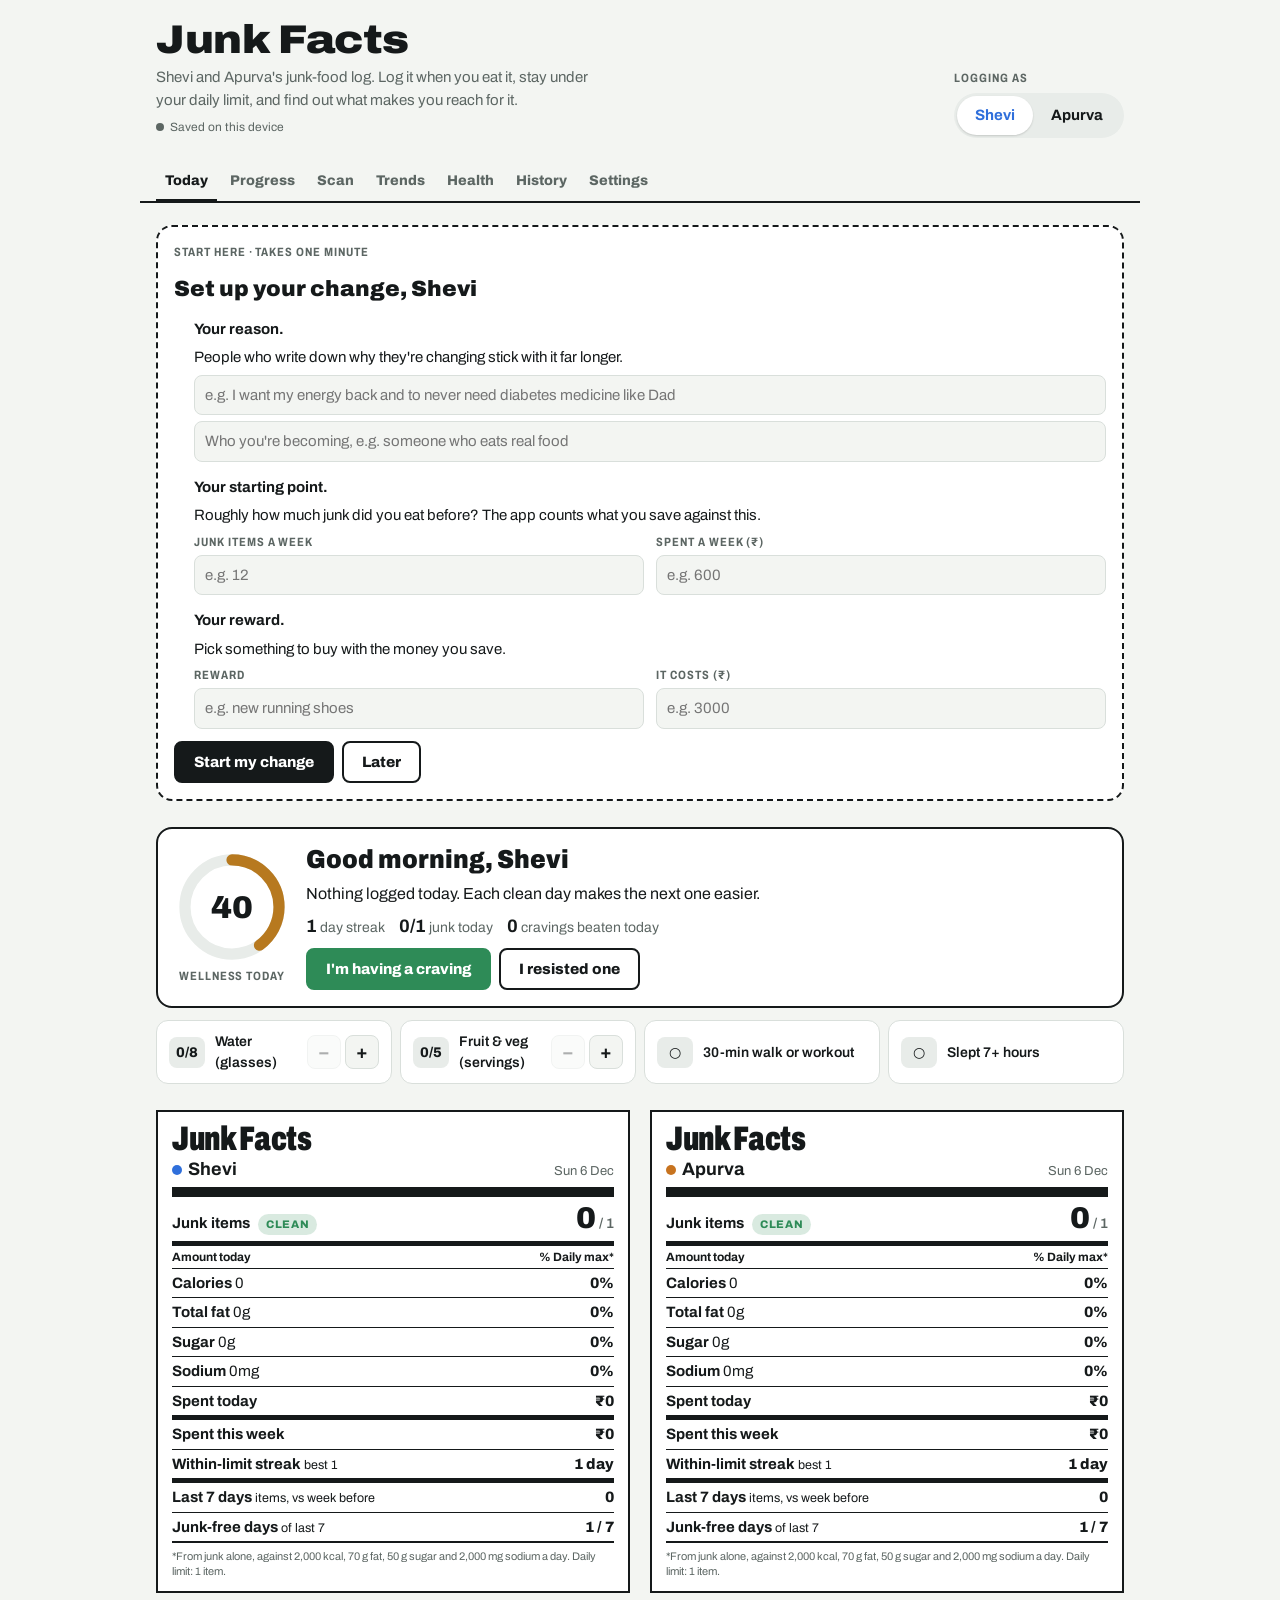
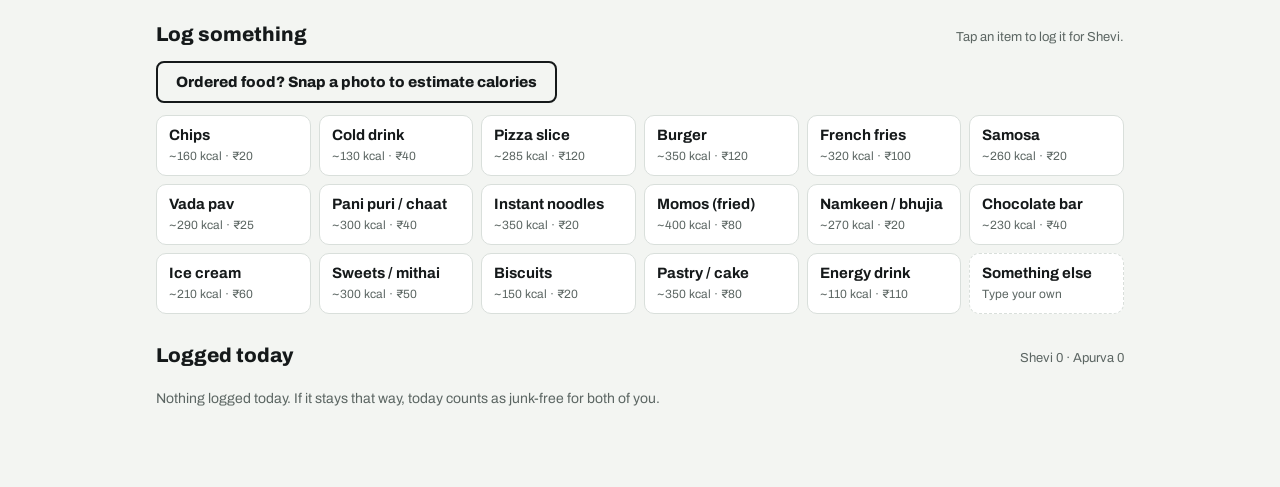
==== couple.html @ 2a6df4cd "Add Shevi and Apurva page from the same source index.html now reads names, relationship wording and " ====
<!doctype html>
<html lang="en">
<head>
<meta charset="utf-8">
<meta name="viewport" content="width=device-width,initial-scale=1,viewport-fit=cover">
<!-- APP:START -->
<title>Junk Facts Together</title>
<link rel="preconnect" href="https://fonts.googleapis.com">
<link rel="preconnect" href="https://fonts.gstatic.com" crossorigin>
<link rel="stylesheet" href="https://fonts.googleapis.com/css2?family=Archivo:wdth,wght@62..125,400..900&display=swap">
<style>
:root{
  --bg:#F3F5F2; --surface:#FFFFFF; --ink:#15191A; --muted:#5C6663; --line:#D9DFDB; --chip:#E8ECE9;
  --p1:#2F6FDB; --p2:#C7731F; --ok:#2E8B57; --bad:#C8372D; --warn:#B7791F;
  --font:"Archivo",ui-sans-serif,system-ui,-apple-system,"Segoe UI",Roboto,sans-serif;
}
@media (prefers-color-scheme:dark){
  :root:not([data-theme="light"]){
    color-scheme:dark;
    --bg:#101413; --surface:#191E1D; --ink:#ECF0EE; --muted:#9AA5A1; --line:#2C3432; --chip:#242B29;
    --p1:#5E8FEA; --p2:#C97A2A; --ok:#4FBF83; --bad:#EF6B5E; --warn:#E0B04F;
  }
}
:root[data-theme="dark"]{
  color-scheme:dark;
  --bg:#101413; --surface:#191E1D; --ink:#ECF0EE; --muted:#9AA5A1; --line:#2C3432; --chip:#242B29;
  --p1:#5E8FEA; --p2:#C97A2A; --ok:#4FBF83; --bad:#EF6B5E; --warn:#E0B04F;
}
*{box-sizing:border-box}
[hidden]{display:none!important}
body{margin:0;background:var(--bg);color:var(--ink);font:15px/1.5 var(--font);font-variation-settings:"wdth" 100}
.wrap{max-width:1000px;margin:0 auto;padding-inline:16px;padding-block:20px 72px;display:flex;flex-direction:column;gap:22px}
h1,h2,h3,h4{margin:0;text-wrap:balance}
button,input,select{font:inherit;color:inherit}
button{cursor:pointer}
:focus-visible{outline:2px solid var(--p1);outline-offset:2px}
.num{font-variant-numeric:tabular-nums}
.label{font-size:12px;letter-spacing:.08em;text-transform:uppercase;font-weight:700;font-variation-settings:"wdth" 80;color:var(--muted)}
.hint{color:var(--muted);font-size:13px}
.empty{color:var(--muted);font-size:14px;padding:6px 0}

/* header */
header.top{display:flex;flex-wrap:wrap;align-items:flex-end;justify-content:space-between;gap:16px}
.brand h1{font-size:40px;line-height:1;font-weight:900;font-variation-settings:"wdth" 112;letter-spacing:-.01em}
.brand p{margin:6px 0 4px;color:var(--muted);max-width:50ch}
.sync{display:inline-flex;align-items:center;gap:6px;font-size:12px;color:var(--muted)}
.sync i{width:8px;height:8px;border-radius:50%;background:var(--muted)}
.sync.on i{background:var(--ok)}
.who{display:flex;flex-direction:column;gap:6px;align-items:flex-start}
.seg{display:inline-flex;flex-wrap:wrap;background:var(--chip);border-radius:999px;padding:3px}
.seg button{border:0;background:transparent;padding:6px 14px;border-radius:999px;font-weight:700;font-size:14px}
.seg button[aria-pressed="true"]{background:var(--surface);box-shadow:0 1px 2px rgba(0,0,0,.15)}
.seg button[data-p="p1"][aria-pressed="true"]{color:var(--p1)}
.seg button[data-p="p2"][aria-pressed="true"]{color:var(--p2)}
.who .seg button{padding:8px 18px;font-size:15px}

/* tabs */
nav.tabs{position:sticky;top:env(safe-area-inset-top,0px);z-index:5;background:var(--bg);display:flex;gap:4px;overflow-x:auto;border-bottom:2px solid var(--ink);margin-inline:-16px;padding-inline:16px}
nav.tabs button{border:0;background:transparent;padding:10px 9px 8px;font-weight:800;font-size:14px;color:var(--muted);border-bottom:4px solid transparent;margin-bottom:-2px;white-space:nowrap}
nav.tabs button[aria-selected="true"]{color:var(--ink);border-bottom-color:var(--ink)}
.tab{display:flex;flex-direction:column;gap:26px}

/* sections */
section{display:flex;flex-direction:column;gap:12px}
.sec-head{display:flex;justify-content:space-between;align-items:baseline;gap:12px;flex-wrap:wrap}
.sec-head h3{font-size:20px;font-weight:800}
.card{background:var(--surface);border:1px solid var(--line);border-radius:12px;padding:14px;min-width:0}
.cards{display:grid;grid-template-columns:repeat(auto-fit,minmax(280px,1fr));gap:16px}

/* versus strip */
.vs{display:grid;grid-template-columns:1fr auto 1fr;align-items:center;gap:12px;background:var(--surface);border:1px solid var(--line);border-radius:12px;padding:12px 16px}
.vs .side{display:flex;flex-direction:column}
.vs .side.r{text-align:right}
.vs .side b{font-size:28px;font-weight:900;line-height:1.1}
.vs .mid{text-align:center;font-size:13px;color:var(--muted);max-width:26ch}
.vs .mid strong{display:block;color:var(--ink);font-size:15px}

/* nutrition-label panels */
.facts{display:grid;grid-template-columns:repeat(auto-fit,minmax(290px,1fr));gap:20px}
.panel{background:var(--surface);border:2px solid var(--ink);padding:10px 14px 12px;display:flex;flex-direction:column}
.panel h2{font-size:34px;line-height:1;font-weight:900;font-variation-settings:"wdth" 70;letter-spacing:-.01em}
.panel .sub{display:flex;justify-content:space-between;align-items:baseline;gap:8px;padding-bottom:4px;border-bottom:10px solid var(--ink)}
.panel .sub b{font-size:18px}
.dot{display:inline-block;width:10px;height:10px;border-radius:50%;margin-right:6px;vertical-align:baseline}
.row{display:flex;justify-content:space-between;align-items:baseline;gap:10px;padding:3px 0;border-bottom:1px solid var(--ink)}
.row.big{padding:6px 0}
.row.big .v{font-size:30px;font-weight:900;line-height:1}
.row.thick{border-bottom:5px solid var(--ink)}
.row.head{font-size:12px;font-weight:700;padding:2px 0}
.row .k{font-weight:700}
.row .k small,.row .k .amt{font-weight:400}
.row .k.ind{padding-left:14px}
.row .v{font-weight:800;text-align:right}
.row .v.over{color:var(--bad)}
.row:last-of-type{border-bottom:0}
.pill{display:inline-block;font-size:11px;font-weight:800;letter-spacing:.06em;text-transform:uppercase;padding:2px 8px;border-radius:999px;vertical-align:middle;margin-left:8px}
.pill.ok{background:color-mix(in srgb,var(--ok) 18%,transparent);color:var(--ok)}
.pill.warn{background:color-mix(in srgb,var(--warn) 20%,transparent);color:var(--warn)}
.pill.bad{background:color-mix(in srgb,var(--bad) 18%,transparent);color:var(--bad)}
.foot{font-size:11px;color:var(--muted);padding-top:6px;line-height:1.35;border-top:1px solid var(--ink)}
.down{color:var(--ok);font-weight:700} .up{color:var(--bad);font-weight:700}

/* quick log */
.quick{display:grid;grid-template-columns:repeat(auto-fill,minmax(138px,1fr));gap:8px}
.q{border:1px solid var(--line);background:var(--surface);border-radius:10px;padding:10px 12px;text-align:left;display:flex;flex-direction:column;gap:2px;transition:border-color .12s,transform .12s}
.q:hover{border-color:var(--ink)}
.q:active{transform:scale(.98)}
.q b{font-size:15px;line-height:1.25}
.q span{font-size:12px;color:var(--muted)}
.q.custom{border-style:dashed}
.q.fav b::after{content:" ★";color:var(--warn);font-size:12px}
.q.repeat{border-color:var(--ink);background:var(--chip)}

/* log sheet */
.sheet{background:var(--surface);border:2px solid var(--ink);padding:16px;display:flex;flex-direction:column;gap:14px}
.sheet h4{font-size:22px;font-weight:900;font-variation-settings:"wdth" 90}
.grid2{display:grid;grid-template-columns:repeat(auto-fit,minmax(140px,1fr));gap:12px}
.field{display:flex;flex-direction:column;gap:4px;min-width:0}
.field input,.field select{border:1px solid var(--line);background:var(--bg);border-radius:8px;padding:8px 10px;min-width:0;width:100%}
fieldset.nutr{border:1px solid var(--line);border-radius:10px;padding:10px 12px 12px;margin:0}
fieldset.nutr legend{padding:0 6px}
.chips{display:flex;flex-wrap:wrap;gap:6px}
.chip{border:1px solid var(--line);background:var(--bg);border-radius:999px;padding:5px 12px;font-size:13px}
.chip[aria-pressed="true"]{background:var(--ink);color:var(--surface);border-color:var(--ink)}
.check{display:flex;gap:8px;align-items:center;font-size:14px}
.actions{display:flex;gap:8px;flex-wrap:wrap;align-items:center}
.btn{border:2px solid var(--ink);background:var(--ink);color:var(--surface);font-weight:800;border-radius:8px;padding:8px 18px;display:inline-flex;align-items:center}
.btn.ghost{background:transparent;color:var(--ink)}
.btn.small{padding:4px 10px;font-size:13px;border-width:1px}
.btn:disabled{opacity:.4;cursor:default}

/* entry rows */
.hist{display:flex;flex-direction:column}
.h{display:grid;grid-template-columns:auto 1fr auto;gap:12px;align-items:center;padding:10px 0;border-bottom:1px solid var(--line)}
.h .who-dot{width:10px;height:10px;border-radius:50%}
.h .what b{display:block}
.h .what span{font-size:13px;color:var(--muted);display:block}
.h .ops{display:flex;gap:6px}
.h .ops button{border:1px solid var(--line);background:transparent;border-radius:6px;padding:3px 10px;font-size:12px;color:var(--muted)}
.h .ops button.confirm{border-color:var(--bad);color:var(--bad);font-weight:700}
.day-sep{display:flex;justify-content:space-between;gap:10px;padding-top:16px;padding-bottom:2px;border-bottom:2px solid var(--ink);flex-wrap:wrap}
.day-sep span:last-child{font-weight:600;letter-spacing:0;text-transform:none}
.filters{display:flex;gap:8px;flex-wrap:wrap;align-items:center}
.filters input,.filters select{border:1px solid var(--line);background:var(--surface);border-radius:8px;padding:6px 10px;min-width:0}

/* charts */
.chart-wrap{overflow-x:auto}
.chart-wrap svg{display:block;width:100%;min-width:560px;height:auto}
.legend{display:flex;gap:14px;flex-wrap:wrap;font-size:13px;color:var(--muted)}
.legend i{display:inline-block;width:10px;height:10px;border-radius:2px;margin-right:6px;vertical-align:middle}
.day-detail{border-top:1px solid var(--line);margin-top:10px;padding-top:10px;display:grid;grid-template-columns:repeat(auto-fit,minmax(220px,1fr));gap:10px;font-size:14px}
.day-detail b{display:block}
svg .hit{fill:transparent;cursor:pointer}
svg .hl{fill:var(--ink);opacity:0}
svg .hl.on{opacity:.06}

.bars{display:flex;flex-direction:column;gap:8px;margin-top:8px}
.bar-row{display:grid;grid-template-columns:minmax(92px,128px) 1fr 2.5em;gap:10px;align-items:center;font-size:14px}
.bar-row .track{height:10px;background:var(--chip);border-radius:3px;display:flex;gap:2px;overflow:hidden}
.bar-row .track span{display:block;height:100%;border-radius:2px}
.bar-row .n{text-align:right;font-weight:700}

/* calendar */
.cal-head{display:flex;justify-content:space-between;align-items:center;gap:8px}
.cal-head h4{font-size:17px;font-weight:800}
.cal{display:grid;grid-template-columns:repeat(7,1fr);gap:4px;margin-top:10px}
.cal .wd{font-size:11px;text-align:center;color:var(--muted);font-weight:700}
.cal .c{aspect-ratio:1;max-width:100%;border-radius:6px;display:flex;flex-direction:column;align-items:center;justify-content:center;font-size:12px;line-height:1.1;background:var(--chip);color:var(--muted)}
.cal .c b{font-size:13px;color:var(--ink)}
.cal .c.clean{background:color-mix(in srgb,var(--ok) 22%,var(--surface))}
.cal .c.under{background:color-mix(in srgb,var(--warn) 24%,var(--surface))}
.cal .c.over{background:color-mix(in srgb,var(--bad) 30%,var(--surface))}
.cal .c.none{background:transparent;border:1px dashed var(--line)}
.cal .c.today{outline:2px solid var(--ink);outline-offset:-2px}
.cal .c.blank{visibility:hidden}
.status-legend{display:flex;gap:12px;flex-wrap:wrap;font-size:12px;color:var(--muted);margin-top:10px}
.status-legend i{display:inline-block;width:12px;height:12px;border-radius:3px;margin-right:5px;vertical-align:-2px}

/* tables */
.table-wrap{overflow-x:auto}
table{border-collapse:collapse;width:100%;font-size:14px;font-variant-numeric:tabular-nums}
th,td{padding:7px 10px;text-align:right;border-bottom:1px solid var(--line);white-space:nowrap}
th:first-child,td:first-child{text-align:left}
thead th{font-size:12px;letter-spacing:.06em;text-transform:uppercase;color:var(--muted);border-bottom:2px solid var(--ink)}
thead tr.grp th{border-bottom:0;padding-bottom:0}
td.bad{color:var(--bad);font-weight:700} td.good{color:var(--ok);font-weight:700}

/* heatmap */
.heat{display:grid;grid-template-columns:auto repeat(5,1fr);gap:3px;margin-top:10px;font-size:12px}
.heat .hdr{color:var(--muted);text-align:center;font-weight:700;line-height:1.2;padding-bottom:4px}
.heat .rl{color:var(--muted);font-weight:700;padding-right:6px;display:flex;align-items:center}
.heat .cell{border-radius:4px;min-height:30px;display:flex;align-items:center;justify-content:center;font-weight:700;font-variant-numeric:tabular-nums}

/* insights */
.insight{display:flex;flex-direction:column;gap:6px}
.insight h4{font-size:17px;font-weight:800}
.insight ul{margin:0;padding-left:18px;display:flex;flex-direction:column;gap:4px}

/* weight */
.wt{display:flex;flex-direction:column;gap:10px}
.wt .top{display:flex;justify-content:space-between;align-items:baseline;gap:8px;flex-wrap:wrap}
.wt .top b{font-size:26px;font-weight:900}
.wt form{display:flex;gap:8px;flex-wrap:wrap}
.wt input{border:1px solid var(--line);background:var(--bg);border-radius:8px;padding:6px 10px;width:7.5em}
.wt svg{width:100%;height:auto;display:block}

/* settings */
.set-body{display:flex;flex-direction:column;gap:18px}
.favs{display:flex;flex-direction:column}
.favs .f{display:flex;justify-content:space-between;gap:8px;align-items:center;padding:6px 0;border-bottom:1px solid var(--line)}
.ref{font-size:13px;color:var(--muted);margin:0;padding-left:18px}

/* motivation */
.hero{display:flex;flex-direction:column;gap:12px}
.hero-card{display:grid;grid-template-columns:auto 1fr;gap:18px;align-items:center;background:var(--surface);border:2px solid var(--ink);border-radius:16px;padding:16px 18px}
.hero-ring{display:flex;flex-direction:column;align-items:center;gap:4px}
.ring-arc{transition:stroke-dasharray .6s ease}
.hero-body{display:flex;flex-direction:column;gap:8px;min-width:0}
.hero-body h2{font-size:26px;font-weight:900;font-variation-settings:"wdth" 90;line-height:1.1}
.coach{margin:0;font-size:16px;line-height:1.45}
.why{margin:0;font-size:14px;background:var(--chip);border-radius:8px;padding:6px 10px}
.hero-stats{display:flex;gap:14px;flex-wrap:wrap;font-size:14px;color:var(--muted)}
.hero-stats b{color:var(--ink);font-size:18px}
.btn.sos{background:var(--ok);border-color:var(--ok);color:#fff}
.cheer-banner{background:color-mix(in srgb,var(--ok) 16%,var(--surface));border:1px solid color-mix(in srgb,var(--ok) 40%,transparent);border-radius:12px;padding:10px 14px}
.habits{display:grid;grid-template-columns:repeat(auto-fit,minmax(200px,1fr));gap:8px}
.habit{display:flex;align-items:center;gap:10px;border:1px solid var(--line);background:var(--surface);border-radius:12px;padding:10px 12px;text-align:left;font-size:14px;font-weight:600}
.habit .hk{min-width:2.6em;height:2.2em;border-radius:8px;background:var(--chip);display:inline-flex;align-items:center;justify-content:center;font-weight:800}
.habit.done{border-color:color-mix(in srgb,var(--ok) 55%,transparent);background:color-mix(in srgb,var(--ok) 10%,var(--surface))}
.habit.done .hk{background:var(--ok);color:#fff}
.habit .step{margin-left:auto;display:flex;gap:4px}
.habit .step button{width:34px;height:34px;border-radius:8px;border:1px solid var(--line);background:var(--bg);font-size:18px;font-weight:800;line-height:1}
.habit .step button:disabled{opacity:.35}
.onboard{background:var(--surface);border:2px dashed var(--ink);border-radius:16px;padding:16px;display:flex;flex-direction:column;gap:12px}
.onboard h3{font-size:22px;font-weight:900}
.steps{margin:0;padding-left:20px;display:flex;flex-direction:column;gap:14px}
.steps li{display:flex;flex-direction:column;gap:6px}
.steps input{border:1px solid var(--line);background:var(--bg);border-radius:8px;padding:8px 10px;width:100%}
.sos-overlay{position:fixed;inset:0;z-index:20;background:color-mix(in srgb,var(--ink) 55%,transparent);display:flex;align-items:flex-end;justify-content:center;padding:16px;padding-bottom:calc(16px + env(safe-area-inset-bottom,0px))}
.sos-card{background:var(--surface);border-radius:18px;padding:18px;max-width:520px;width:100%;max-height:calc(100% - env(safe-area-inset-top,0px));overflow:auto;display:flex;flex-direction:column;gap:12px}
.sos-card h3{font-size:22px;font-weight:900;line-height:1.2}
.sos-card ul{margin:4px 0 0;padding-left:18px}
.sos-top{display:flex;align-items:center;gap:18px}
.sos-time{display:block;font-size:40px;font-weight:900;line-height:1}
.breath{width:112px;height:112px;flex:none;border-radius:50%;background:color-mix(in srgb,var(--ok) 25%,var(--surface));display:flex;align-items:center;justify-content:center;text-align:center;transform:scale(.7);transition:transform 4s ease-in-out}
.breath.in{transform:scale(1)} .breath.out{transform:scale(.7);transition-duration:6s}
.breath-text{font-weight:800;font-size:14px;padding:6px}
.confetti{position:fixed;inset:0;pointer-events:none;z-index:30}
.prog-card{display:flex;flex-direction:column;gap:10px}
.big-money{font-size:44px;font-weight:900;line-height:1;color:var(--ok)}
.goal{display:flex;flex-direction:column;gap:6px}
.goal-top{display:flex;justify-content:space-between;gap:10px;flex-wrap:wrap}
.goal-bar{height:12px;border-radius:6px;background:var(--chip);overflow:hidden;display:flex}
.goal-bar span{display:block;height:100%;background:var(--ok);transition:width .6s ease}
.identity{font-size:14px;font-weight:700;background:var(--chip);border-radius:999px;padding:4px 12px}
.badges{display:grid;grid-template-columns:repeat(auto-fill,minmax(140px,1fr));gap:8px}
.badge{border:1px solid var(--line);border-radius:12px;padding:10px;display:flex;flex-direction:column;gap:2px;font-size:12px;color:var(--muted);opacity:.75}
.badge b{font-size:14px;color:var(--ink)}
.badge .medal{width:40px;height:40px;border-radius:50%;background:var(--chip);display:flex;align-items:center;justify-content:center;font-weight:900;font-size:12px;margin-bottom:4px;color:var(--muted)}
.badge.got{opacity:1;border-color:color-mix(in srgb,var(--warn) 60%,transparent);background:color-mix(in srgb,var(--warn) 8%,var(--surface))}
.badge.got .medal{background:var(--warn);color:#fff;font-size:20px}
.timeline{list-style:none;margin:0;padding:0;display:flex;flex-direction:column}
.timeline li{display:grid;grid-template-columns:4.2em 1fr;gap:12px;padding:10px 0;border-bottom:1px solid var(--line);opacity:.6}
.timeline li.reached{opacity:1}
.timeline li.reached .tl-day{background:var(--ok);color:#fff}
.tl-day{font-size:12px;font-weight:800;background:var(--chip);border-radius:999px;padding:3px 8px;text-align:center;align-self:start}
.timeline p{margin:2px 0 0;font-size:14px}
.plan{display:grid;grid-template-columns:auto 1fr;gap:6px 10px;align-items:center;margin-bottom:10px;font-size:14px;font-weight:700}
.plan input{border:1px solid var(--line);background:var(--bg);border-radius:8px;padding:7px 10px;min-width:0;width:100%;font-weight:400}
@media (max-width:480px){.hero-card{grid-template-columns:1fr;justify-items:start}.hero-ring{flex-direction:row;gap:12px}}
@media (prefers-reduced-motion:reduce){.breath,.breath.in,.breath.out{transition:none;transform:none}}
.meal-kcal{display:flex;flex-direction:column;gap:6px}
.big-kcal{font-size:44px;font-weight:900;line-height:1}
.conf{display:flex;align-items:baseline;flex-wrap:wrap;gap:4px;font-size:13px}
body.dropping::after{content:"Drop photos to add them";position:fixed;inset:12px;border:3px dashed var(--ink);border-radius:16px;background:color-mix(in srgb,var(--bg) 80%,transparent);display:flex;align-items:center;justify-content:center;font-size:22px;font-weight:900;z-index:40;pointer-events:none}
.pastebox{border:2px dashed var(--line);border-radius:12px;padding:14px;min-height:56px;font-size:14px;color:var(--muted);background:var(--bg);cursor:text;outline:none;overflow:hidden;max-height:120px}
.pastebox:empty::before{content:attr(data-ph)}
.pastebox:focus{border-color:var(--ink);color:var(--ink)}
.pastebox img{max-height:60px}
.file-input{position:absolute;width:1px;height:1px;opacity:0;overflow:hidden;pointer-events:none;left:0;top:0}
.phone-help{background:var(--chip);border-radius:10px;padding:10px 14px;font-size:14px}
.phone-help summary{font-weight:800;cursor:pointer}
.phone-help ol{margin:8px 0;padding-left:20px;display:flex;flex-direction:column;gap:6px}
.phone-help p{margin:8px 0 0}
.privacy{background:var(--chip);border-radius:10px;padding:10px 14px;font-size:14px}
.scan-card{display:flex;flex-direction:column;gap:14px}
.scan-card h3{font-size:22px;font-weight:900;font-variation-settings:"wdth" 90}
.shots{display:flex;gap:8px;flex-wrap:wrap}
.shot{position:relative;width:84px;height:84px;border-radius:8px;overflow:hidden;border:1px solid var(--line);background:var(--chip)}
.shot img{width:100%;height:100%;object-fit:cover;display:block}
.shot button{position:absolute;top:4px;right:4px;border:0;border-radius:999px;width:24px;height:24px;background:var(--ink);color:var(--surface);font-weight:800;line-height:1;padding:0}
.shot-tips{margin:0;padding-left:18px;font-size:13px;color:var(--muted)}
.progress{display:flex;gap:12px;align-items:center;flex-wrap:wrap;background:var(--chip);border-radius:10px;padding:12px 14px}
.progress .bar{flex:1 1 160px;height:6px;border-radius:3px;background:var(--line);overflow:hidden}
.progress .bar span{display:block;height:100%;width:30%;background:var(--ink);border-radius:3px;animation:slide 1.4s ease-in-out infinite}
@keyframes slide{0%{transform:translateX(-100%)}100%{transform:translateX(340%)}}
@media (prefers-reduced-motion:reduce){.progress .bar span{animation:none;width:100%;opacity:.4}}
#reportBox{scroll-margin-top:calc(56px + env(safe-area-inset-top,0px))}
.report{display:flex;flex-direction:column;gap:22px}
.rep-head{display:grid;grid-template-columns:1fr auto;gap:16px;align-items:start;border:2px solid var(--ink);background:var(--surface);padding:14px}
.rep-head h3{font-size:28px;font-weight:900;font-variation-settings:"wdth" 80;line-height:1.1}
.score{text-align:center;min-width:92px}
.score b{display:block;font-size:44px;font-weight:900;line-height:1}
.score .track{height:8px;border-radius:4px;background:var(--chip);margin-top:6px;overflow:hidden}
.score .track span{display:block;height:100%;border-radius:4px}
.flags{display:flex;flex-wrap:wrap;gap:6px}
.flag{font-size:12px;font-weight:800;padding:3px 10px;border-radius:999px;background:var(--chip)}
.rep-sec{display:flex;flex-direction:column;gap:10px}
.rep-sec>h4{font-size:19px;font-weight:800;border-bottom:2px solid var(--ink);padding-bottom:4px}
.rep-sec p{margin:0;max-width:72ch}
.organs{display:grid;grid-template-columns:repeat(auto-fit,minmax(250px,1fr));gap:12px}
.organ{background:var(--surface);border:1px solid var(--line);border-radius:12px;padding:12px 14px;display:flex;flex-direction:column;gap:6px}
.organ .t{display:flex;justify-content:space-between;align-items:center;gap:8px}
.organ .t b{font-size:16px}
.organ .pill{margin-left:0}
.organ dl{margin:0;display:grid;grid-template-columns:auto 1fr;gap:4px 10px;font-size:14px}
.organ dt{font-weight:700;color:var(--muted);font-size:12px;letter-spacing:.06em;text-transform:uppercase;padding-top:2px}
.organ dd{margin:0}
.risk{display:grid;grid-template-columns:1fr auto;gap:4px 12px;padding:10px 0;border-bottom:1px solid var(--line)}
.risk b{font-size:15px}
.risk .meta{font-size:12px;color:var(--muted);text-align:right}
.risk p{grid-column:1/-1;font-size:14px}
.rep-note{font-size:12px;color:var(--muted);border-top:1px solid var(--line);padding-top:10px;margin:0}
.scan-list .s{display:grid;grid-template-columns:auto 1fr auto;gap:12px;align-items:center;padding:10px 0;border-bottom:1px solid var(--line)}
.scan-list .s .sc{font-weight:900;font-size:20px;width:2.2em;text-align:center}
.toast{position:fixed;left:50%;bottom:calc(20px + env(safe-area-inset-bottom,0px));transform:translateX(-50%);background:var(--ink);color:var(--surface);padding:10px 12px 10px 16px;border-radius:8px;font-weight:700;font-size:14px;width:max-content;max-width:min(460px,calc(100% - 32px));display:flex;gap:12px;align-items:center;z-index:10}
.toast button{border:1px solid var(--surface);background:transparent;color:var(--surface);border-radius:6px;padding:3px 10px;font-weight:800}
@media (prefers-reduced-motion:reduce){*{transition:none!important;scroll-behavior:auto!important}}
@media (max-width:480px){
  .brand h1{font-size:32px}.panel h2{font-size:28px}
  nav.tabs button{padding-inline:6px;font-size:13px}
  .vs{grid-template-columns:1fr 1fr}.vs .mid{grid-column:1/-1;grid-row:2;max-width:none}
}
</style>
<!-- APP:HEAD-END -->
</head>
<body>
<!-- APP:BODY-START -->
<div class="wrap">
  <header class="top">
    <div class="brand">
      <h1>Junk Facts</h1>
      <p><span id="pairNames"></span>'s junk-food log. Log it when you eat it, stay under your daily limit, and find out what makes you reach for it.</p>
      <span class="sync" id="sync"><i></i><span id="syncText">Saved on this device</span></span>
    </div>
    <div class="who">
      <span class="label">Logging as</span>
      <div class="seg" id="whoSeg" role="group" aria-label="Who is logging"></div>
    </div>
  </header>

  <nav class="tabs" id="tabs" role="tablist" aria-label="Sections">
    <button type="button" role="tab" data-tab="today">Today</button>
    <button type="button" role="tab" data-tab="progress">Progress</button>
    <button type="button" role="tab" data-tab="scan">Scan</button>
    <button type="button" role="tab" data-tab="trends">Trends</button>
    <button type="button" role="tab" data-tab="health">Health</button>
    <button type="button" role="tab" data-tab="history">History</button>
    <button type="button" role="tab" data-tab="settings">Settings</button>
  </nav>

  <!-- TODAY -->
  <div class="tab" id="tab-today" role="tabpanel">
    <div id="onboard"></div>
    <div id="hero" class="hero"></div>
    <div class="facts" id="facts"></div>

    <section id="logSection">
      <div class="sec-head">
        <h3>Log something</h3>
        <span class="hint" id="logHint"></span>
      </div>
      <button type="button" class="btn ghost" id="goScan" style="align-self:flex-start">Ordered food? Snap a photo to estimate calories</button>
      <div class="quick" id="quick"></div>
      <form class="sheet" id="sheet" hidden>
        <h4 id="sheetTitle">Log</h4>
        <div class="grid2">
          <label class="field"><span class="label">What</span><input id="fItem" required maxlength="40"></label>
          <label class="field"><span class="label">Type</span><select id="fCat"></select></label>
          <label class="field"><span class="label">How many</span><input id="fQty" type="number" min="1" max="20" step="1" value="1" inputmode="numeric"></label>
          <label class="field"><span class="label">When</span><input id="fWhen" type="datetime-local"></label>
        </div>
        <fieldset class="nutr">
          <legend class="label">Per item, approximate</legend>
          <div class="grid2">
            <label class="field"><span class="label">Calories</span><input id="fKcal" type="number" min="0" max="3000" step="1" inputmode="numeric"></label>
            <label class="field"><span class="label">Fat (g)</span><input id="fFat" type="number" min="0" max="300" step="any" inputmode="decimal"></label>
            <label class="field"><span class="label">Sugar (g)</span><input id="fSugar" type="number" min="0" max="300" step="any" inputmode="decimal"></label>
            <label class="field"><span class="label">Sodium (mg)</span><input id="fSodium" type="number" min="0" max="10000" step="1" inputmode="numeric"></label>
            <label class="field"><span class="label" id="fCostLabel">Cost</span><input id="fCost" type="number" min="0" step="any" inputmode="decimal"></label>
          </div>
        </fieldset>
        <div class="field"><span class="label">Where</span><div class="chips" id="fWhere"></div></div>
        <div class="field"><span class="label">Why did you eat it?</span><div class="chips" id="fTriggers"></div></div>
        <label class="field"><span class="label">Note (optional)</span><input id="fNote" maxlength="120" placeholder="e.g. ordered with friends after cricket"></label>
        <label class="check" id="fFavWrap"><input type="checkbox" id="fFav"> Add to quick items</label>
        <div class="actions">
          <button class="btn" type="submit" id="fSave">Log it</button>
          <button class="btn ghost" type="button" id="fCancel">Cancel</button>
        </div>
      </form>
    </section>

    <section>
      <div class="sec-head"><h3>Logged today</h3><span class="hint" id="todayTotals"></span></div>
      <div class="hist" id="todayList"></div>
    </section>
  </div>

  <!-- SCAN -->
  <div class="tab" id="tab-scan" role="tabpanel" hidden>
    <div class="card scan-card" id="scanCard">
      <div class="seg" id="scanModeSeg" role="group" aria-label="What are you scanning" style="align-self:flex-start"></div>
      <h3 id="scanTitle">Estimate a meal from a photo</h3>
      <p class="hint" style="margin:0" id="scanIntro"></p>
      <div id="scanUnavailable" class="privacy" hidden></div>
      <div id="scanForm" class="scan-card" hidden>
        <div class="actions">
          <button type="button" class="btn" data-pick="camInput">Take photo</button>
          <button type="button" class="btn ghost" data-pick="galInput">Choose from gallery</button>
          <input type="file" id="camInput" class="file-input" accept="image/*" capture="environment" tabindex="-1" aria-hidden="true">
          <input type="file" id="galInput" class="file-input" accept="image/*" multiple tabindex="-1" aria-hidden="true">
        </div>
        <ul class="shot-tips" id="scanTips"></ul>
        <details class="phone-help" id="phoneHelp">
          <summary>Buttons not opening anything on your phone?</summary>
          <p>The Claude phone app may not let pages open your camera or gallery. Open this page in your phone's browser instead. It works there, and your data is the same.</p>
          <ol>
            <li>Copy the link: <button type="button" class="btn small" id="copyLink">Copy link</button></li>
            <li>Open <b>Chrome</b> (Android) or <b>Safari</b> (iPhone), paste it into the address bar, and sign in to Claude if asked.</li>
            <li>Tip: use the browser menu's <b>Add to Home Screen</b> so it opens like an app.</li>
          </ol>
          <p class="hint">Link: <span id="linkText" style="user-select:all;word-break:break-all"></span></p>
        </details>
        <div class="pastebox" id="pasteBox" contenteditable="true" role="textbox" aria-label="Paste a photo here" inputmode="none" spellcheck="false" data-ph="Or paste a photo here: tap this box, then long-press and choose Paste. On a computer, click here and press Ctrl+V (⌘V on Mac)."></div>
        <div class="shots" id="shots"></div>
        <div class="grid2">
          <p class="privacy" id="noPhotoNote" hidden style="grid-column:1/-1;margin:0">This app can't send photos to Claude. For meals, type what you ordered and Claude will estimate from the description. For photo analysis, open the link in Chrome or Safari (see the help above).</p>
          <label class="field" id="scanDescWrap"><span class="label">What did you order? (optional)</span><input id="scanDesc" maxlength="160" placeholder="e.g. 1 butter chicken, 2 butter naan, 1 coke"></label>
          <label class="field"><span class="label">How much did you eat?</span><input id="scanAmount" maxlength="80" placeholder="e.g. the whole 52 g packet"></label>
          <label class="field"><span class="label" id="scanPriceLabel">Price paid (optional)</span><input id="scanPrice" type="number" min="0" step="any" inputmode="decimal"></label>
        </div>
        <div class="actions">
          <button type="button" class="btn" id="scanGo" disabled>Analyze label</button>
          <span class="hint" id="scanWho"></span>
        </div>
      </div>
      <div class="progress" id="scanProgress" hidden>
        <span id="scanStatus">Reading the label…</span>
        <span class="bar"><span></span></span>
        <button type="button" class="btn ghost small" id="scanStop">Stop</button>
      </div>
    </div>
    <div id="reportBox"></div>
    <section>
      <div class="sec-head"><h3>Past scans</h3><span class="hint">Tap one to read its report again</span></div>
      <div class="scan-list" id="scanList"></div>
    </section>
  </div>

  <!-- PROGRESS -->
  <div class="tab" id="tab-progress" role="tabpanel" hidden></div>

  <!-- TRENDS -->
  <div class="tab" id="tab-trends" role="tabpanel" hidden>
    <section>
      <div class="sec-head">
        <h3>Junk items per day</h3>
        <div class="seg" id="rangeSeg" role="group" aria-label="Range"></div>
      </div>
      <div class="card">
        <div class="legend" id="legend"></div>
        <div class="chart-wrap" id="chart"></div>
        <div class="day-detail" id="dayDetail"></div>
      </div>
    </section>

    <section>
      <div class="sec-head"><h3>Month view</h3><span class="hint">Every day, colored by whether you stayed within your limit</span></div>
      <div class="cards" id="cals"></div>
    </section>

    <section>
      <div class="sec-head"><h3>Week by week</h3><span class="hint">Weeks start on Monday</span></div>
      <div class="card table-wrap" id="weekly"></div>
    </section>

    <section>
      <div class="sec-head"><h3>Weight check-in</h3><span class="hint">Weigh yourself once a week, same day, same time, before breakfast</span></div>
      <div class="cards" id="weights"></div>
    </section>
  </div>

  <!-- PATTERNS -->
  <div class="tab" id="tab-patterns" role="tabpanel" hidden>
    <div class="sec-head">
      <h3>Last 30 days</h3>
      <div class="seg" id="patSeg" role="group" aria-label="Whose patterns"></div>
    </div>
    <div class="cards" id="insights"></div>
    <div class="cards">
      <div class="card"><span class="label">When it happens</span><div id="heat"></div></div>
      <div class="card"><span class="label">Why it happens</span><div class="bars" id="topTriggers"></div></div>
    </div>
    <div class="cards">
      <div class="card"><span class="label">Most eaten</span><div class="bars" id="topItems"></div></div>
      <div class="card"><span class="label">By type</span><div class="bars" id="topCats"></div></div>
      <div class="card"><span class="label">Where</span><div class="bars" id="topWhere"></div></div>
    </div>
    <section>
      <div class="sec-head"><h3>Nutrition from junk</h3><span class="hint">Daily average over the last 30 days, compared with daily maximums</span></div>
      <div class="card table-wrap" id="nutrition"></div>
    </section>
  </div>

  <!-- HEALTH (private) -->
  <div class="tab" id="tab-health" role="tabpanel" hidden></div>
  <input type="file" id="labCam" class="file-input" accept="image/*" capture="environment" tabindex="-1" aria-hidden="true">
  <input type="file" id="labGal" class="file-input" accept="image/*" multiple tabindex="-1" aria-hidden="true">

  <!-- HISTORY -->
  <div class="tab" id="tab-history" role="tabpanel" hidden>
    <div class="sec-head">
      <h3>History</h3>
      <div class="filters">
        <div class="seg" id="histSeg" role="group" aria-label="Whose history"></div>
        <select id="histCat" aria-label="Filter by type"></select>
        <input id="histSearch" type="search" placeholder="Search items or notes" aria-label="Search">
      </div>
    </div>
    <div class="hist" id="hist"></div>
    <div class="actions"><button type="button" class="btn ghost small" id="histMore" hidden>Show more</button></div>
  </div>

  <!-- SETTINGS -->
  <div class="tab" id="tab-settings" role="tabpanel" hidden>
    <form class="set-body card" id="setForm">
      <h3>People and limits</h3>
      <div class="grid2">
        <label class="field"><span class="label">Person 1 name</span><input id="sN1" maxlength="20"></label>
        <label class="field"><span class="label">Daily item limit</span><input id="sL1" type="number" min="0" max="10" step="1"></label>
        <label class="field"><span class="label">Weekly budget</span><input id="sB1" type="number" min="0" step="1" placeholder="0 = none"></label>
      </div>
      <div class="grid2">
        <label class="field"><span class="label">Person 2 name</span><input id="sN2" maxlength="20"></label>
        <label class="field"><span class="label">Daily item limit</span><input id="sL2" type="number" min="0" max="10" step="1"></label>
        <label class="field"><span class="label">Weekly budget</span><input id="sB2" type="number" min="0" step="1" placeholder="0 = none"></label>
      </div>
      <div class="grid2">
        <label class="field"><span class="label">Currency symbol</span><input id="sCur" maxlength="3"></label>
      </div>
      <p class="hint" style="margin:0">A daily limit of 0 means no junk at all. Start with a limit you can actually hit, like 1 a day, and lower it once you've held a two-week streak. The weekly budget is the most you want to spend on junk in a week.</p>
      <div class="actions"><button class="btn" type="submit">Save settings</button></div>
    </form>

    <div class="card set-body">
      <h3>Your quick items</h3>
      <p class="hint" style="margin:0">Items you saved with "Add to quick items" when logging. They appear first on the Today tab.</p>
      <div class="favs" id="favs"></div>
    </div>

    <div class="card set-body">
      <h3>How the numbers work</h3>
      <ul class="ref">
        <li>Nutrition values are rough per-serving estimates for common Indian portions. Edit them when you log if you know better.</li>
        <li>Daily maximums on the label: 2,000 kcal energy, 70 g fat, 50 g sugar (WHO says under 25 g is better), 2,000 mg sodium (WHO). The % shows how much of that came from junk alone.</li>
        <li>About 7,700 kcal equals 1 kg of body fat. The fat figure on the Patterns tab converts junk calories to that.</li>
        <li>A day with nothing logged counts as junk-free. The streak counts days at or under the daily limit, today included.</li>
      </ul>
    </div>

    <div class="card set-body" id="backupCard" hidden>
      <h3>Backup</h3>
      <p class="hint" style="margin:0">Data in this copy is saved only in this browser. Export a backup now and then, and import it on another device.</p>
      <div class="actions">
        <button class="btn ghost" type="button" id="exportBtn">Export backup</button>
        <label class="btn ghost">Import backup<input type="file" id="importFile" accept="application/json" hidden></label>
      </div>
    </div>
  </div>
</div>
<div class="toast" id="toast" role="status" hidden></div>

<script>
(function(){
"use strict";
const $ = s => document.querySelector(s);
const LS_KEY = "junkfacts.v1", ME_KEY = "junkfacts.me", TAB_KEY = "junkfacts.tab";
const KCAL_PER_KG_FAT = 7700;
const DAILY = {kcal:2000, fat:70, sugar:50, sodium:2000};
const CATS = ["Fried","Sugary","Fast food","Packaged snack","Sugary drink","Street food"];
// Approximate per serving: kcal, fat g, sugar g, sodium mg, typical cost.
const ITEMS = [
  {item:"Chips",           cat:"Packaged snack", kcal:160, fat:10, sugar:1,  sodium:170,  cost:20},
  {item:"Cold drink",      cat:"Sugary drink",   kcal:130, fat:0,  sugar:33, sodium:15,   cost:40},
  {item:"Pizza slice",     cat:"Fast food",      kcal:285, fat:10, sugar:4,  sodium:640,  cost:120},
  {item:"Burger",          cat:"Fast food",      kcal:350, fat:15, sugar:8,  sodium:600,  cost:120},
  {item:"French fries",    cat:"Fried",          kcal:320, fat:15, sugar:0,  sodium:260,  cost:100},
  {item:"Samosa",          cat:"Fried",          kcal:260, fat:17, sugar:2,  sodium:420,  cost:20},
  {item:"Vada pav",        cat:"Street food",    kcal:290, fat:12, sugar:4,  sodium:550,  cost:25},
  {item:"Pani puri / chaat",cat:"Street food",   kcal:300, fat:12, sugar:8,  sodium:700,  cost:40},
  {item:"Instant noodles", cat:"Packaged snack", kcal:350, fat:14, sugar:2,  sodium:1000, cost:20},
  {item:"Momos (fried)",   cat:"Fried",          kcal:400, fat:20, sugar:3,  sodium:800,  cost:80},
  {item:"Namkeen / bhujia",cat:"Packaged snack", kcal:270, fat:18, sugar:2,  sodium:400,  cost:20},
  {item:"Chocolate bar",   cat:"Sugary",         kcal:230, fat:13, sugar:22, sodium:30,   cost:40},
  {item:"Ice cream",       cat:"Sugary",         kcal:210, fat:11, sugar:21, sodium:80,   cost:60},
  {item:"Sweets / mithai", cat:"Sugary",         kcal:300, fat:12, sugar:35, sodium:50,   cost:50},
  {item:"Biscuits",        cat:"Packaged snack", kcal:150, fat:7,  sugar:10, sodium:90,   cost:20},
  {item:"Pastry / cake",   cat:"Sugary",         kcal:350, fat:18, sugar:30, sodium:250,  cost:80},
  {item:"Energy drink",    cat:"Sugary drink",   kcal:110, fat:0,  sugar:27, sodium:100,  cost:110}
];
const TRIGGERS = ["Hungry","Craving","Bored","Stressed","Tired","With friends","Late night","Watching something","Skipped a meal","Celebration"];
const WHERES = ["Home","Outside","Ordered online","College / school","Work","Friend's place"];
const BLOCKS = [
  {n:"Morning",   s:5,  e:11, r:"5–11am"},
  {n:"Afternoon", s:11, e:16, r:"11am–4pm"},
  {n:"Evening",   s:16, e:20, r:"4–8pm"},
  {n:"Night",     s:20, e:24, r:"8pm–12am"},
  {n:"Late night",s:0,  e:5,  r:"12–5am"}
];
/* PAGE:CONFIG — the build swaps this line per published page */
const PAGE = {names:["Shevi","Apurva"], relation:"partner", pair:"a couple", url:"https://claude.ai/artifact/PsnkUKxs1JenvSvrZGz5Ta"};
const PIDS = ["p1","p2"];
const TABS = ["today","progress","scan","trends","health","history","settings"];
const WD = ["Sun","Mon","Tue","Wed","Thu","Fri","Sat"];
const WD_MON = ["Mon","Tue","Wed","Thu","Fri","Sat","Sun"];

function defaultSettings(){
  return {people:{p1:{name:PAGE.names[0],limit:1,budget:0},p2:{name:PAGE.names[1],limit:1,budget:0}},currency:"₹",custom:[]};
}
function clampNum(v,min,max,def){ v = +v; return Number.isFinite(v) ? Math.min(max,Math.max(min,v)) : def; }
function normItem(x){
  if(!x || typeof x.item!=="string" || !x.item.trim()) return null;
  return {item:x.item.trim().slice(0,40), cat:CATS.includes(x.cat)?x.cat:"Fast food",
    kcal:clampNum(x.kcal,0,3000,0), fat:clampNum(x.fat,0,300,0), sugar:clampNum(x.sugar,0,300,0),
    sodium:clampNum(x.sodium,0,10000,0), cost:clampNum(x.cost,0,100000,0)};
}
function normSettings(s){
  const d = defaultSettings();
  if(!s || typeof s!=="object") return d;
  const out = {people:{}, currency: typeof s.currency==="string" && s.currency.trim() ? s.currency.trim().slice(0,3) : d.currency,
    custom: Array.isArray(s.custom) ? s.custom.map(normItem).filter(Boolean).slice(0,16) : []};
  for(const p of PIDS){
    const src = (s.people && s.people[p]) || {};
    out.people[p] = {
      name: typeof src.name==="string" && src.name.trim() ? src.name.trim().slice(0,20) : d.people[p].name,
      limit: Math.round(clampNum(src.limit,0,10,d.people[p].limit)),
      budget: Math.round(clampNum(src.budget,0,1e7,0)),
      why: typeof src.why==="string" ? src.why.slice(0,160) : "",
      identity: typeof src.identity==="string" ? src.identity.slice(0,80) : "",
      baseItems: clampNum(src.baseItems,0,200,0), baseSpend: clampNum(src.baseSpend,0,1e7,0),
      baseSince: typeof src.baseSince==="string" && /^\d{4}-\d{2}-\d{2}$/.test(src.baseSince) ? src.baseSince : "",
      goalName: typeof src.goalName==="string" ? src.goalName.slice(0,40) : "", goalCost: clampNum(src.goalCost,0,1e7,0),
      plans: Array.isArray(src.plans) ? src.plans.filter(x=>x && typeof x.when==="string" && typeof x.then==="string").slice(0,3).map(x=>({when:x.when.slice(0,80), then:x.then.slice(0,80)})) : []
    };
  }
  out.teamGoal = Math.round(clampNum(s.teamGoal,1,14,10));
  return out;
}

let state = {settings:defaultSettings(), days:{}, weights:{p1:[],p2:[]}, scans:[], cheers:{}};
let mode = "local", db = null, dataReady = true;
let me = lsGet(ME_KEY) === "p2" ? "p2" : "p1";
let tab = "today";
let range = 14, selDay = null, calMonth = null;
let patFilter = "all", histFilter = "all", histCat = "", histQuery = "", histLimit = 60;
let draft = null, pendingDelete = null;

function lsGet(k){ try{ return localStorage.getItem(k); }catch(e){ return null; } }
function lsSet(k,v){ try{ localStorage.setItem(k,v); }catch(e){} }
function loadLocal(){
  try{
    const raw = JSON.parse(lsGet(LS_KEY) || "null");
    if(raw) state = {settings:normSettings(raw.settings), days:raw.days && typeof raw.days==="object" ? raw.days : {}, weights:normWeights(raw.weights), scans:Array.isArray(raw.scans) ? raw.scans : [], cheers:raw.cheers && typeof raw.cheers==="object" ? raw.cheers : {}};
  }catch(e){}
}
function normWeights(w){
  const out = {p1:[],p2:[]};
  if(w && typeof w==="object") for(const p of PIDS) if(Array.isArray(w[p])) out[p] = w[p].filter(x=>x && typeof x.date==="string" && +x.kg>0).map(x=>({date:x.date,kg:+x.kg}));
  return out;
}
function saveLocal(){ lsSet(LS_KEY, JSON.stringify(state)); }

/* ---------- dates ---------- */
function pad(n){ return String(n).padStart(2,"0"); }
function dkey(d){ return d.getFullYear()+"-"+pad(d.getMonth()+1)+"-"+pad(d.getDate()); }
function addDays(d,n){ const x = new Date(d); x.setDate(x.getDate()+n); return x; }
function fromKey(k){ const [y,m,d] = k.split("-").map(Number); return new Date(y,m-1,d); }
function todayKey(){ return dkey(new Date()); }
function localInputValue(d){ return dkey(d)+"T"+pad(d.getHours())+":"+pad(d.getMinutes()); }
function monday(d){ const x = new Date(d.getFullYear(),d.getMonth(),d.getDate()); x.setDate(x.getDate()-((x.getDay()+6)%7)); return x; }
function shortDate(k){ const d = fromKey(k); return d.getDate()+" "+d.toLocaleString(undefined,{month:"short"}); }
function dayLabel(k){
  if(k===todayKey()) return "Today"; if(k===dkey(addDays(new Date(),-1))) return "Yesterday";
  return WD[fromKey(k).getDay()]+" "+shortDate(k);
}
function timeLabel(t){ const d = new Date(t); return pad(d.getHours())+":"+pad(d.getMinutes()); }
function blockOf(h){ return BLOCKS.findIndex(b=>h>=b.s && h<b.e); }

/* ---------- data helpers ---------- */
function person(p){ return state.settings.people[p]; }
function money(v){ return state.settings.currency + Math.round(v).toLocaleString(); }
function allItems(){ return [...state.settings.custom, ...ITEMS]; }
function lookup(name){ const n = String(name||"").toLowerCase(); return allItems().find(x=>x.item.toLowerCase()===n); }
function val(e,k){ if(typeof e[k]==="number") return e[k]; const d = lookup(e.item); return d && typeof d[k]==="number" ? d[k] : 0; }
function entriesOf(p,k){ const d = state.days[p+"_"+k]; return d && Array.isArray(d.entries) ? d.entries : []; }
function countOf(p,k){ return entriesOf(p,k).reduce((s,e)=>s+(e.qty||1),0); }
function sumOf(p,k,key){ return entriesOf(p,k).reduce((s,e)=>s+val(e,key)*(e.qty||1),0); }
function allEntries(){
  const out = [];
  for(const [id,d] of Object.entries(state.days)){
    if(!d || !Array.isArray(d.entries) || !PIDS.includes(d.person)) continue;
    for(const e of d.entries) out.push(Object.assign({}, e, {person:d.person, date:d.date, docId:id}));
  }
  return out.sort((a,b)=>b.t-a.t);
}
function entriesSince(fromBack, toBack){
  const hi = dkey(addDays(new Date(),-fromBack)), lo = dkey(addDays(new Date(),-(toBack-1)));
  return allEntries().filter(e=>e.date<=hi && e.date>=lo);
}
function startKey(){
  let min = null;
  for(const d of Object.values(state.days)) if(d && d.date && (!min || d.date<min)) min = d.date;
  return min || todayKey();
}
function dayStatus(p,k){
  const n = countOf(p,k), lim = person(p).limit;
  return n===0 ? "clean" : n<=lim ? "under" : "over";
}
function streak(p){
  const lim = person(p).limit, start = startKey();
  let n = 0, d = new Date();
  for(let i=0;i<400;i++){ const k = dkey(d); if(k<start || countOf(p,k)>lim) break; n++; d = addDays(d,-1); }
  return n;
}
function bestStreak(p){
  const lim = person(p).limit; let best = 0, run = 0, d = fromKey(startKey()); const end = todayKey();
  for(let i=0;i<400 && dkey(d)<=end;i++){ if(countOf(p,dkey(d))>lim) run = 0; else { run++; if(run>best) best = run; } d = addDays(d,1); }
  return best;
}
function rangeSum(p,fromBack,toBack,fn){ let s = 0; for(let i=fromBack;i<toBack;i++) s += fn(p,dkey(addDays(new Date(),-i))); return s; }
function weekSum(p,key){ let s = 0, d = monday(new Date()); const end = todayKey(); while(dkey(d)<=end){ s += key==="count" ? countOf(p,dkey(d)) : sumOf(p,dkey(d),key); d = addDays(d,1); } return s; }
function trackedDays(n){ const start = startKey(); let c = 0; for(let i=0;i<n;i++) if(dkey(addDays(new Date(),-i))>=start) c++; return Math.max(1,c); }

/* ---------- writes ---------- */
const chains = {};
function queue(key, fn){ chains[key] = (chains[key]||Promise.resolve()).then(fn).catch(err=>toast(dbMessage(err))); }
function dayHasData(b){ return b.entries.length || (Array.isArray(b.wins) && b.wins.length) || (b.habits && Object.values(b.habits).some(Boolean)); }
function writeDay(id, body){
  const keep = dayHasData(body);
  if(keep) state.days[id] = body; else delete state.days[id];
  if(mode==="local"){ saveLocal(); render(); return; }
  render();
  const ref = db.doc("days/"+id);
  queue("days/"+id, ()=> keep ? ref.set(body) : ref.delete());
}
function putEntry(p, e){
  const date = dkey(new Date(e.t)), id = p+"_"+date;
  const entries = entriesOf(p,date).filter(x=>x.id!==e.id); entries.push(e); entries.sort((a,b)=>a.t-b.t);
  writeDay(id, Object.assign({}, state.days[id]||{}, {person:p, date, entries}));
}
function removeEntry(docId, eid){
  const d = state.days[docId]; if(!d) return null;
  const gone = d.entries.find(e=>e.id===eid);
  writeDay(docId, Object.assign({}, d, {entries:d.entries.filter(e=>e.id!==eid)}));
  return gone;
}
function saveSettings(s){
  state.settings = normSettings(s);
  if(mode==="local"){ saveLocal(); render(); return; }
  render();
  const body = state.settings;
  queue("settings/main", ()=>db.doc("settings/main").set(body));
}
function saveWeight(p, date, kg){
  const list = state.weights[p].filter(w=>w.date!==date);
  if(kg>0) list.push({date,kg});
  list.sort((a,b)=>a.date<b.date?-1:1);
  state.weights[p] = list.slice(-200);
  if(mode==="local"){ saveLocal(); render(); return; }
  render();
  const body = {entries:state.weights[p]};
  queue("weights/"+p, ()=>db.doc("weights/"+p).set(body));
}
function dbMessage(err){
  const c = err && err.code;
  if(c==="invalid_argument") return "You can view this tracker but not change it. Ask the owner to share it with you as a Contributor.";
  if(c==="quota_exceeded") return "Storage is full. Delete some old entries and try again.";
  if(c==="resource_exhausted") return "Too many changes at once. Wait a moment and try again.";
  return "Couldn't save that change. Check your connection and try again.";
}
function uid(){ return Date.now().toString(36)+Math.random().toString(36).slice(2,7); }

/* ---------- DOM helpers ---------- */
function el(tag, attrs, ...kids){
  const n = document.createElement(tag);
  for(const [k,v] of Object.entries(attrs||{})){
    if(k==="class") n.className = v; else if(k==="style") n.style.cssText = v;
    else if(k.startsWith("on")) n.addEventListener(k.slice(2), v);
    else if(v!==false && v!=null) n.setAttribute(k, v===true ? "" : v);
  }
  for(const c of kids.flat()) if(c!=null && c!==false) n.append(c.nodeType ? c : String(c));
  return n;
}
const NS = "http://www.w3.org/2000/svg";
function s(tag,a,txt){ const n = document.createElementNS(NS,tag); for(const k in a) n.setAttribute(k,a[k]); if(txt!=null) n.textContent = txt; return n; }
function color(p){ return "var(--"+p+")"; }
function nameDot(p){ return el("span",{}, el("span",{class:"dot",style:"background:"+color(p)}), person(p).name); }
function seg(box, options, current, onPick){
  box.replaceChildren();
  for(const [id,label] of options) box.append(el("button",{type:"button","data-p":id,"aria-pressed":String(current===id),onclick:()=>onPick(id)},label));
}
function fmt1(n){ return (Math.round(n*10)/10).toLocaleString(); }
function fmt(n,unit){ const r = !unit || unit.trim()==="mg" || Math.abs(n)>=100 ? Math.round(n) : Math.round(n*10)/10; return r.toLocaleString()+(unit||""); }
function pct(n,of){ return Math.round(n/of*100); }

/* ---------- header, tabs ---------- */
function renderWho(){
  seg($("#whoSeg"), PIDS.map(p=>[p,person(p).name]), me, p=>{ me = p; lsSet(ME_KEY,p); render(); });
  $("#logHint").textContent = "Tap an item to log it for "+person(me).name+".";
}
function setTab(t, scroll){
  tab = t; lsSet(TAB_KEY,t);
  for(const b of document.querySelectorAll("#tabs button")) b.setAttribute("aria-selected", String(b.dataset.tab===t));
  for(const id of TABS) $("#tab-"+id).hidden = id!==t;
  $("#tab-patterns").hidden = t!=="trends";
  if(scroll) $("#tabs").scrollIntoView({block:"start"});
}
for(const b of document.querySelectorAll("#tabs button")) b.addEventListener("click", ()=>setTab(b.dataset.tab, false));

/* ---------- TODAY ---------- */
function renderFacts(){
  const box = $("#facts"); box.replaceChildren();
  const today = todayKey();
  for(const p of PIDS){
    const P = person(p), n = countOf(p,today), lim = P.limit;
    let pill;
    if(n===0) pill = el("span",{class:"pill ok"},"Clean");
    else if(n<lim) pill = el("span",{class:"pill ok"},"Under limit");
    else if(n===lim) pill = el("span",{class:"pill warn"},"At limit");
    else pill = el("span",{class:"pill bad"},"Over by "+(n-lim));
    const nutRow = (label,key,unit,ind)=>{
      const v = sumOf(p,today,key), pc = pct(v,DAILY[key]);
      return el("div",{class:"row"}, el("span",{class:"k"+(ind?" ind":"")}, label+" ", el("span",{class:"amt num"}, fmt(v,unit))), el("span",{class:"v num"+(pc>=100?" over":"")}, pc+"%"));
    };
    const wk = rangeSum(p,0,7,countOf), prev = rangeSum(p,7,14,countOf);
    let trend = null;
    if(prev>0 && startKey()<=dkey(addDays(new Date(),-13))){ const ch = Math.round((wk-prev)/prev*100); trend = el("small",{class:ch<=0?"down":"up"}," "+(ch<=0?"▼":"▲")+Math.abs(ch)+"%"); }
    let clean7 = 0; const start = startKey();
    for(let i=0;i<7;i++){ const k = dkey(addDays(new Date(),-i)); if(k>=start && countOf(p,k)===0) clean7++; }
    const cur = streak(p), best = bestStreak(p);
    const spentWk = weekSum(p,"cost");
    const budgetRow = P.budget>0
      ? el("div",{class:"row"}, el("span",{class:"k"},"Spent this week ", el("small",{},"of "+money(P.budget))), el("span",{class:"v num"+(spentWk>P.budget?" over":"")}, money(spentWk)))
      : el("div",{class:"row"}, el("span",{class:"k"},"Spent this week"), el("span",{class:"v num"}, money(spentWk)));
    box.append(el("article",{class:"panel","aria-label":P.name+" today"},
      el("h2",{},"Junk Facts"),
      el("div",{class:"sub"}, el("b",{}, nameDot(p)), el("span",{class:"hint"}, WD[new Date().getDay()]+" "+shortDate(today))),
      el("div",{class:"row big thick"}, el("span",{class:"k"},"Junk items", pill), el("span",{class:"v num"}, n, el("small",{class:"hint",style:"font-size:14px;font-weight:600"}," / "+lim))),
      el("div",{class:"row head"}, el("span",{},"Amount today"), el("span",{},"% Daily max*")),
      nutRow("Calories","kcal",""),
      nutRow("Total fat","fat","g"),
      nutRow("Sugar","sugar","g"),
      nutRow("Sodium","sodium","mg"),
      el("div",{class:"row thick"}, el("span",{class:"k"},"Spent today"), el("span",{class:"v num"}, money(sumOf(p,today,"cost")))),
      budgetRow,
      el("div",{class:"row thick"}, el("span",{class:"k"},"Within-limit streak ", el("small",{},"best "+best)), el("span",{class:"v num"}, cur+(cur===1?" day":" days"))),
      el("div",{class:"row"}, el("span",{class:"k"},"Last 7 days ", el("small",{},"items, vs week before")), el("span",{class:"v num"}, wk, trend)),
      el("div",{class:"row"}, el("span",{class:"k"},"Junk-free days ", el("small",{},"of last 7")), el("span",{class:"v num"}, clean7+" / 7")),
      el("div",{class:"foot"},"*From junk alone, against 2,000 kcal, 70 g fat, 50 g sugar and 2,000 mg sodium a day. Daily limit: "+lim+" item"+(lim===1?"":"s")+".")
    ));
  }
}

function renderQuick(){
  const q = $("#quick"); q.replaceChildren();
  const last = allEntries().find(e=>e.person===me);
  if(last) q.append(el("button",{type:"button",class:"q repeat",onclick:()=>quickLog(Object.assign({},last,{qty:1}))}, el("b",{},"Repeat: "+last.item), el("span",{},"Log it again now, one tap")));
  for(const it of state.settings.custom) q.append(el("button",{type:"button",class:"q fav",onclick:()=>openSheet(it)}, el("b",{},it.item), el("span",{},"~"+it.kcal+" kcal · "+money(it.cost))));
  for(const it of ITEMS) q.append(el("button",{type:"button",class:"q",onclick:()=>openSheet(it)}, el("b",{},it.item), el("span",{},"~"+it.kcal+" kcal · "+money(it.cost))));
  q.append(el("button",{type:"button",class:"q custom",onclick:()=>openSheet({item:"",cat:"Fast food",kcal:300,fat:12,sugar:5,sodium:500,cost:100})}, el("b",{},"Something else"), el("span",{},"Type your own")));
}
function quickLog(src){
  const e = {id:uid(), t:Date.now(), item:src.item, cat:src.cat, qty:src.qty||1, kcal:val(src,"kcal"), fat:val(src,"fat"), sugar:val(src,"sugar"),
    sodium:val(src,"sodium"), cost:val(src,"cost"), triggers:(src.triggers||[]).slice(), where:src.where||"", note:""};
  putEntry(me, e); afterLog(me, e);
}
function afterLog(p, e){
  const k = dkey(new Date(e.t)), n = countOf(p,k), lim = person(p).limit;
  const msg = k!==todayKey() ? "Logged for "+dayLabel(k)+". Thanks for being honest." : n>lim ? "Logged. That's "+n+" today. No guilt: stop here and tomorrow is a clean slate." : n===lim ? "Logged. That's your limit for today. You've got this." : "Logged. "+n+" of "+lim+" today.";
  toast(msg, {label:"Undo", fn:()=>{ removeEntry(p+"_"+k, e.id); toast("Removed."); }});
}

function openSheet(it, editing){
  draft = {triggers:new Set(it.triggers||[]), where:it.where||"", editing:editing||null};
  $("#sheetTitle").textContent = editing ? "Edit entry for "+person(editing.person).name
    : it.item ? "Log "+it.item.toLowerCase()+" for "+person(me).name : "Log something for "+person(me).name;
  const cat = $("#fCat"); if(!cat.options.length) for(const c of CATS) cat.append(el("option",{},c));
  $("#fItem").value = it.item||""; cat.value = CATS.includes(it.cat) ? it.cat : "Fast food"; $("#fQty").value = it.qty||1;
  $("#fKcal").value = val(it,"kcal"); $("#fFat").value = val(it,"fat"); $("#fSugar").value = val(it,"sugar");
  $("#fSodium").value = val(it,"sodium"); $("#fCost").value = val(it,"cost"); $("#fNote").value = it.note||"";
  $("#fWhen").value = localInputValue(editing ? new Date(it.t) : new Date());
  $("#fCostLabel").textContent = "Cost ("+state.settings.currency+")";
  $("#fFav").checked = false; $("#fFavWrap").hidden = !!editing || !!lookup(it.item);
  $("#fSave").textContent = editing ? "Save changes" : "Log it";
  renderChips();
  if(tab!=="today") setTab("today", false);
  $("#sheet").hidden = false;
  $("#sheet").scrollIntoView({behavior:matchMedia("(prefers-reduced-motion: reduce)").matches?"auto":"smooth",block:"nearest"});
  (it.item ? $("#fQty") : $("#fItem")).focus({preventScroll:true});
}
function renderChips(){
  const w = $("#fWhere"); w.replaceChildren();
  for(const x of WHERES) w.append(el("button",{type:"button",class:"chip","aria-pressed":String(draft.where===x),onclick:()=>{ draft.where = draft.where===x ? "" : x; renderChips(); }}, x));
  const t = $("#fTriggers"); t.replaceChildren();
  for(const x of TRIGGERS) t.append(el("button",{type:"button",class:"chip","aria-pressed":String(draft.triggers.has(x)),onclick:()=>{ draft.triggers.has(x) ? draft.triggers.delete(x) : draft.triggers.add(x); renderChips(); }}, x));
}
$("#fItem").addEventListener("change", ()=>{
  if(draft && draft.editing) return;
  const d = lookup($("#fItem").value.trim());
  $("#fFavWrap").hidden = !!d;
  if(d){ $("#fCat").value = d.cat; $("#fKcal").value = d.kcal; $("#fFat").value = d.fat; $("#fSugar").value = d.sugar; $("#fSodium").value = d.sodium; $("#fCost").value = d.cost; }
});
$("#sheet").addEventListener("submit", ev=>{
  ev.preventDefault();
  const item = $("#fItem").value.trim(); if(!item){ $("#fItem").focus(); return; }
  const when = $("#fWhen").value ? new Date($("#fWhen").value) : new Date();
  const t = isNaN(when) ? Date.now() : when.getTime();
  if(t > Date.now()+60000){ toast("That time is in the future. Pick a time that has already happened."); return; }
  if(dkey(new Date(t)) < dkey(addDays(new Date(),-170))){ toast("Entries can go back up to 170 days."); return; }
  const ed = draft.editing, p = ed ? ed.person : me;
  const e = normItem({item, cat:$("#fCat").value, kcal:$("#fKcal").value, fat:$("#fFat").value, sugar:$("#fSugar").value, sodium:$("#fSodium").value, cost:$("#fCost").value});
  Object.assign(e, {id: ed ? ed.id : uid(), t, qty:Math.round(clampNum($("#fQty").value,1,20,1)), triggers:[...draft.triggers], where:draft.where, note:$("#fNote").value.trim().slice(0,120)});
  if($("#fFav").checked && !ed && !lookup(item)){
    const s2 = JSON.parse(JSON.stringify(state.settings));
    s2.custom.unshift(normItem(e)); saveSettings(s2);
  }
  if(ed){
    if(ed.docId !== p+"_"+dkey(new Date(t))) removeEntry(ed.docId, ed.id);
    putEntry(p, e); toast("Entry updated.");
  } else { putEntry(p, e); afterLog(p, e); }
  $("#sheet").hidden = true; draft = null;
});
$("#fCancel").addEventListener("click", ()=>{ $("#sheet").hidden = true; draft = null; });

function entryRow(e){
  const q = e.qty||1, key = e.docId+"/"+e.id, confirming = pendingDelete===key;
  const meta = [person(e.person).name, timeLabel(e.t), e.cat, fmt(val(e,"kcal")*q)+" kcal", fmt(val(e,"sugar")*q,"g")+" sugar", money(val(e,"cost")*q)];
  const why = [e.where, ...(e.triggers||[])].filter(Boolean);
  return el("div",{class:"h"},
    el("span",{class:"who-dot",style:"background:"+color(e.person)}),
    el("div",{class:"what"}, el("b",{}, (q>1?q+" × ":"")+e.item), el("span",{}, meta.join(" · ")),
      why.length ? el("span",{}, why.join(" · ")) : null, e.note ? el("span",{style:"font-style:italic"}, e.note) : null),
    el("div",{class:"ops"},
      el("button",{type:"button",onclick:()=>openSheet(e,{docId:e.docId,id:e.id,person:e.person})},"Edit"),
      el("button",{type:"button",class:confirming?"confirm":"",onclick:()=>{
        if(confirming){ pendingDelete = null; const gone = removeEntry(e.docId,e.id); toast("Entry deleted.", gone ? {label:"Undo", fn:()=>putEntry(e.person, gone)} : null); }
        else { pendingDelete = key; render(); setTimeout(()=>{ if(pendingDelete===key){ pendingDelete = null; render(); } },4000); }
      }}, confirming?"Confirm":"Delete")));
}
function renderToday(){
  const k = todayKey(), list = allEntries().filter(e=>e.date===k);
  const box = $("#todayList"); box.replaceChildren();
  if(!list.length) box.append(el("div",{class:"empty"},"Nothing logged today. If it stays that way, today counts as junk-free for both of you."));
  else for(const e of list) box.append(entryRow(e));
  $("#todayTotals").textContent = PIDS.map(p=>person(p).name+" "+countOf(p,k)).join(" · ");
}

/* ---------- TRENDS ---------- */
function renderChart(){
  seg($("#rangeSeg"), [[14,"14 days"],[30,"30 days"]], range, r=>{ range = r; renderChart(); });
  const days = []; for(let i=range-1;i>=0;i--) days.push(dkey(addDays(new Date(),-i)));
  if(!selDay || !days.includes(selDay)) selDay = days[days.length-1];
  const W = range===14 ? 680 : 900, H = 240, L = 34, R = 10, T = 14, B = 40, pw = W-L-R, ph = H-T-B;
  let max = Math.max(3, ...PIDS.map(p=>person(p).limit), ...days.flatMap(k=>PIDS.map(p=>countOf(p,k))));
  const step = max<=6 ? 1 : max<=12 ? 2 : 5; max = Math.ceil(max/step)*step;
  const y = v => T + ph - v/max*ph;
  const gw = pw/days.length, bw = Math.min(16,(gw-8)/2);
  const svg = s("svg",{viewBox:`0 0 ${W} ${H}`,role:"img","aria-label":"Junk items per day for the last "+range+" days"});
  for(let v=0; v<=max; v+=step){
    svg.append(s("line",{x1:L,x2:W-R,y1:y(v),y2:y(v),stroke:"var(--line)","stroke-width":1}));
    svg.append(s("text",{x:L-8,y:y(v)+4,"text-anchor":"end","font-size":11,fill:"var(--muted)"},v));
  }
  const hls = [];
  days.forEach((k,i)=>{
    const gx = L + i*gw + gw/2, d = fromKey(k), isToday = i===days.length-1;
    const hl = s("rect",{class:"hl"+(k===selDay?" on":""),x:L+i*gw+1,y:T,width:gw-2,height:ph,rx:4}); svg.append(hl); hls.push([k,hl]);
    PIDS.forEach((p,j)=>{
      const v = countOf(p,k), x = gx + (j===0 ? -bw-1 : 1);
      if(v>0){
        const h = y(0)-y(v), r = Math.min(4,bw/2,h);
        svg.append(s("path",{d:`M${x},${y(0)}V${y(v)+r}Q${x},${y(v)} ${x+r},${y(v)}H${x+bw-r}Q${x+bw},${y(v)} ${x+bw},${y(v)+r}V${y(0)}Z`, fill:color(p)}));
        if(v>person(p).limit) svg.append(s("circle",{cx:x+bw/2, cy:y(v)-7, r:3, fill:"var(--bad)"}));
      } else svg.append(s("rect",{x, y:y(0)-2, width:bw, height:2, fill:color(p), opacity:.4}));
    });
    const showLabel = range===14 || i%3===(days.length-1)%3;
    if(showLabel){
      svg.append(s("text",{x:gx,y:H-B+16,"text-anchor":"middle","font-size":11,fill:isToday?"var(--ink)":"var(--muted)","font-weight":isToday?700:400}, d.getDate()));
      svg.append(s("text",{x:gx,y:H-B+30,"text-anchor":"middle","font-size":10,fill:"var(--muted)"}, WD[d.getDay()].slice(0,2)));
    }
  });
  for(const lim of [...new Set(PIDS.map(p=>person(p).limit))]){
    const owners = PIDS.filter(p=>person(p).limit===lim);
    svg.append(s("line",{x1:L,x2:W-R,y1:y(lim),y2:y(lim),stroke:owners.length===2?"var(--ink)":color(owners[0]),"stroke-width":1.5,"stroke-dasharray":"5 4"}));
  }
  svg.append(s("line",{x1:L,x2:W-R,y1:y(0),y2:y(0),stroke:"var(--ink)","stroke-width":1}));
  days.forEach((k,i)=>{
    const hit = s("rect",{class:"hit",x:L+i*gw,y:0,width:gw,height:H});
    const pick = ()=>{ if(selDay===k) return; selDay = k; for(const [kk,r] of hls) r.classList.toggle("on", kk===k); renderDayDetail(); };
    hit.addEventListener("pointerenter", pick); hit.addEventListener("click", pick);
    svg.append(hit);
  });
  $("#chart").replaceChildren(svg);
  const lg = $("#legend"); lg.replaceChildren();
  for(const p of PIDS) lg.append(el("span",{}, el("i",{style:"background:"+color(p)}), person(p).name));
  lg.append(el("span",{}, el("i",{style:"background:none;border-top:2px dashed var(--ink);height:0;border-radius:0"}), "Daily limit"));
  lg.append(el("span",{}, el("i",{style:"background:var(--bad);border-radius:50%"}), "Over limit"));
  renderDayDetail();
}
function renderDayDetail(){
  const box = $("#dayDetail"); box.replaceChildren();
  for(const p of PIDS){
    const list = entriesOf(p,selDay), n = countOf(p,selDay);
    const names = list.map(e=>((e.qty||1)>1?(e.qty+"× "):"")+e.item).join(", ");
    box.append(el("div",{},
      el("b",{}, nameDot(p), " · "+dayLabel(selDay)+": "+n+" item"+(n===1?"":"s")),
      el("span",{class:"hint"}, n ? names+" · "+fmt(sumOf(p,selDay,"kcal"))+" kcal · "+money(sumOf(p,selDay,"cost")) : (selDay>=startKey() ? "Junk-free" : "Before tracking started"))));
  }
}

function renderCalendars(){
  const box = $("#cals"); box.replaceChildren();
  const now = new Date();
  if(!calMonth) calMonth = new Date(now.getFullYear(), now.getMonth(), 1);
  const y = calMonth.getFullYear(), m = calMonth.getMonth();
  const first = new Date(y,m,1), daysIn = new Date(y,m+1,0).getDate(), lead = (first.getDay()+6)%7;
  const title = first.toLocaleString(undefined,{month:"long",year:"numeric"});
  const isCur = y===now.getFullYear() && m===now.getMonth();
  const start = startKey(), today = todayKey();
  for(const p of PIDS){
    const grid = el("div",{class:"cal"}, WD_MON.map(d=>el("span",{class:"wd"},d[0])));
    for(let i=0;i<lead;i++) grid.append(el("span",{class:"c blank"}));
    let clean = 0, under = 0, over = 0;
    for(let d=1; d<=daysIn; d++){
      const k = dkey(new Date(y,m,d));
      let cls = "none", n = "";
      if(k<=today && k>=start){ cls = dayStatus(p,k); n = countOf(p,k); if(cls==="clean") clean++; else if(cls==="under") under++; else over++; }
      grid.append(el("span",{class:"c "+cls+(k===today?" today":""),title:dayLabel(k)+(n!==""?": "+n+" item"+(n===1?"":"s"):"")}, el("b",{},d), n!=="" ? el("span",{},n===0?"✓":n) : null));
    }
    box.append(el("div",{class:"card"},
      el("div",{class:"cal-head"},
        el("h4",{}, nameDot(p), " · "+title),
        el("div",{class:"actions"},
          el("button",{type:"button",class:"btn ghost small","aria-label":"Previous month",onclick:()=>{ calMonth = new Date(y,m-1,1); renderCalendars(); }},"‹"),
          el("button",{type:"button",class:"btn ghost small","aria-label":"Next month",disabled:isCur,onclick:()=>{ calMonth = new Date(y,m+1,1); renderCalendars(); }},"›"))),
      grid,
      el("div",{class:"status-legend"},
        el("span",{}, el("i",{style:"background:color-mix(in srgb,var(--ok) 22%,var(--surface))"}), clean+" junk-free"),
        el("span",{}, el("i",{style:"background:color-mix(in srgb,var(--warn) 24%,var(--surface))"}), under+" within limit"),
        el("span",{}, el("i",{style:"background:color-mix(in srgb,var(--bad) 30%,var(--surface))"}), over+" over limit"))));
  }
}

function renderWeekly(){
  const box = $("#weekly"); box.replaceChildren();
  const start = startKey(), today = todayKey();
  const rows = [];
  let wk = monday(new Date());
  for(let i=0;i<8;i++){
    const days = []; for(let d=0; d<7; d++){ const k = dkey(addDays(wk,d)); if(k<=today && k>=start) days.push(k); }
    if(!days.length && i>0) break;
    rows.push({label: (i===0?"This week":i===1?"Last week":shortDate(dkey(wk))), days});
    wk = addDays(wk,-7);
  }
  const cols = ["Items","Junk-free","Over","kcal","Sugar","Spent"];
  const table = el("table",{},
    el("thead",{},
      el("tr",{class:"grp"}, el("th",{}), ...PIDS.map(p=>el("th",{colspan:cols.length,style:"text-align:center;color:"+color(p)}, person(p).name))),
      el("tr",{}, el("th",{},"Week"), ...PIDS.flatMap(()=>cols.map(c=>el("th",{},c))))),
    el("tbody",{}, rows.map(r=>el("tr",{}, el("td",{}, r.label), ...PIDS.flatMap(p=>{
      const items = r.days.reduce((s,k)=>s+countOf(p,k),0);
      const clean = r.days.filter(k=>countOf(p,k)===0).length;
      const over = r.days.filter(k=>countOf(p,k)>person(p).limit).length;
      return [el("td",{},items), el("td",{class:clean===r.days.length&&r.days.length?"good":""},clean+"/"+r.days.length), el("td",{class:over?"bad":""},over),
        el("td",{},fmt(r.days.reduce((s,k)=>s+sumOf(p,k,"kcal"),0))), el("td",{},fmt(r.days.reduce((s,k)=>s+sumOf(p,k,"sugar"),0),"g")),
        el("td",{},money(r.days.reduce((s,k)=>s+sumOf(p,k,"cost"),0)))];
    })))));
  box.append(table);
}

function renderWeights(){
  const box = $("#weights"); box.replaceChildren();
  for(const p of PIDS){
    const list = state.weights[p], last = list[list.length-1], firstW = list[0];
    const inputId = "w_"+p;
    const form = el("form",{onsubmit:ev=>{
      ev.preventDefault(); const kg = +document.getElementById(inputId).value;
      if(!(kg>=20 && kg<=300)){ toast("Enter a weight between 20 and 300 kg."); return; }
      saveWeight(p, todayKey(), Math.round(kg*10)/10); toast("Weight saved for "+person(p).name+".");
    }}, el("input",{id:inputId,type:"number",step:"0.1",min:"20",max:"300",inputmode:"decimal",placeholder:"kg","aria-label":person(p).name+" weight in kg"}), el("button",{class:"btn small",type:"submit"},"Save today"));
    const card = el("div",{class:"card wt"},
      el("div",{class:"top"}, el("span",{class:"label"}, nameDot(p)),
        last ? el("span",{class:"hint"},"Last check-in "+dayLabel(last.date)) : null),
      last ? el("div",{class:"top"}, el("b",{class:"num"}, fmt(last.kg," kg")),
        list.length>1 ? el("span",{class:last.kg<=firstW.kg?"down":"up"}, (last.kg<=firstW.kg?"▼ ":"▲ ")+fmt(Math.abs(last.kg-firstW.kg)," kg")+" since "+shortDate(firstW.date)) : el("span",{class:"hint"},"First check-in. Add another next week to see the trend."))
        : el("div",{class:"empty"},"No check-ins yet."),
      list.length>1 ? sparkline(list.slice(-16), p) : null,
      form);
    box.append(card);
  }
}
function sparkline(list, p){
  const W = 300, H = 70, P = 8;
  const vals = list.map(x=>x.kg), lo = Math.min(...vals)-0.5, hi = Math.max(...vals)+0.5;
  const x = i => P + i*(W-2*P)/(list.length-1), y = v => P + (hi-v)/(hi-lo)*(H-2*P);
  const pts = list.map((w,i)=>x(i)+","+y(w.kg)).join(" ");
  const svg = s("svg",{viewBox:`0 0 ${W} ${H}`,role:"img","aria-label":person(p).name+" weight trend"});
  svg.append(s("line",{x1:P,x2:W-P,y1:H-P,y2:H-P,stroke:"var(--line)"}));
  svg.append(s("polygon",{points:`${x(0)},${H-P} ${pts} ${x(list.length-1)},${H-P}`,fill:color(p),opacity:.12}));
  svg.append(s("polyline",{points:pts,fill:"none",stroke:color(p),"stroke-width":2,"stroke-linejoin":"round","stroke-linecap":"round"}));
  list.forEach((w,i)=>{ const c = s("circle",{cx:x(i),cy:y(w.kg),r:i===list.length-1?4.5:2.5,fill:color(p),stroke:"var(--surface)","stroke-width":2}); c.append(s("title",{},shortDate(w.date)+": "+w.kg+" kg")); svg.append(c); });
  return svg;
}

/* ---------- PATTERNS ---------- */
function stackedBars(boxSel, counts, emptyMsg){
  const box = $(boxSel); box.replaceChildren();
  const rows = Object.entries(counts).map(([k,v])=>[k,v,v.p1+v.p2]).filter(r=>r[2]>0).sort((a,b)=>b[2]-a[2]).slice(0,7);
  if(!rows.length){ box.append(el("div",{class:"empty"},emptyMsg)); return; }
  const max = rows[0][2];
  for(const [k,v,tot] of rows){
    box.append(el("div",{class:"bar-row",title:PIDS.map(p=>person(p).name+" "+v[p]).join(", ")},
      el("span",{},k),
      el("span",{class:"track"}, ...PIDS.filter(p=>v[p]>0).map(p=>el("span",{style:`width:${v[p]/max*100}%;background:${color(p)}`}))),
      el("span",{class:"n num"},tot)));
  }
}
function tally(entries, keyFn){
  const out = {};
  for(const e of entries){ const q = e.qty||1; for(const k of [].concat(keyFn(e)).filter(Boolean)) (out[k] ||= {p1:0,p2:0})[e.person] += q; }
  return out;
}
function top(obj, p){ let best = null, bv = 0; for(const [k,v] of Object.entries(obj)){ const n = p ? v[p] : v.p1+v.p2; if(n>bv){ bv = n; best = k; } } return best ? [best,bv] : null; }

function renderPatterns(){
  seg($("#patSeg"), [["all","Both"],["p1",person("p1").name],["p2",person("p2").name]], patFilter, f=>{ patFilter = f; renderPatterns(); });
  const cur = entriesSince(0,30), prev = entriesSince(30,60);
  const E = cur.filter(e=>patFilter==="all" || e.person===patFilter);

  // per-person summaries
  const ins = $("#insights"); ins.replaceChildren();
  for(const p of (patFilter==="all" ? PIDS : [patFilter])){
    const mine = cur.filter(e=>e.person===p), n = mine.reduce((s,e)=>s+(e.qty||1),0);
    const before = prev.filter(e=>e.person===p).reduce((s,e)=>s+(e.qty||1),0);
    const lines = [];
    if(!n) lines.push("No junk logged in the last 30 days.");
    else {
      const days = trackedDays(30);
      let ln = n+" junk items in "+(days<30?days+" tracked days":"30 days")+", about "+fmt1(n/days)+" a day";
      if(before>0 && startKey()<=dkey(addDays(new Date(),-59))){ const ch = Math.round((n-before)/before*100); ln += ch<=0 ? ", down "+Math.abs(ch)+"% from the 30 days before." : ", up "+ch+"% from the 30 days before."; } else ln += ".";
      lines.push(ln);
      const it = top(tally(mine,e=>e.item),p); if(it) lines.push("Most eaten: "+it[0]+" ("+it[1]+"×).");
      const bl = top(tally(mine,e=>BLOCKS[blockOf(new Date(e.t).getHours())].n),p);
      const wd = top(tally(mine,e=>WD_MON[(new Date(e.t).getDay()+6)%7]),p);
      if(bl) lines.push("Usually in the "+bl[0].toLowerCase()+" ("+BLOCKS.find(b=>b.n===bl[0]).r+")"+(wd?", and most often on "+wd[0]+"s.":"."));
      const tr = top(tally(mine,e=>e.triggers||[]),p);
      if(tr) lines.push("Top reason: "+tr[0].toLowerCase()+" ("+pct(tr[1],n)+"% of items).");
      else lines.push("Tag a reason when you log. It shows what sets off your cravings.");
      const wh = top(tally(mine,e=>e.where),p); if(wh) lines.push("Mostly "+({"Home":"eaten at home","Outside":"eaten outside","Ordered online":"ordered online"}[wh[0]] || "eaten at "+wh[0].toLowerCase())+" ("+pct(wh[1],n)+"%).");
      const cost = mine.reduce((s,e)=>s+val(e,"cost")*(e.qty||1),0), kcal = mine.reduce((s,e)=>s+val(e,"kcal")*(e.qty||1),0);
      lines.push("Spent "+money(cost)+" and ate "+fmt(kcal)+" kcal of junk, roughly "+fmt1(kcal/KCAL_PER_KG_FAT)+" kg of body fat in energy. At this pace that's "+money(cost/days*365)+" a year.");
      let worst = null; for(let i=0;i<30;i++){ const k = dkey(addDays(new Date(),-i)); const c = countOf(p,k); if(!worst || c>worst[1]) worst = [k,c]; }
      if(worst && worst[1]>1) lines.push("Biggest day: "+dayLabel(worst[0])+" with "+worst[1]+" items.");
    }
    ins.append(el("div",{class:"card insight"}, el("h4",{}, nameDot(p)), el("ul",{}, lines.map(l=>el("li",{},l)))));
  }

  stackedBars("#topItems", tally(E,e=>e.item), "Nothing logged in the last 30 days.");
  stackedBars("#topTriggers", tally(E,e=>e.triggers||[]), "Tag why you ate something when you log it. Patterns show up here.");
  stackedBars("#topCats", tally(E,e=>e.cat), "Nothing logged in the last 30 days.");
  stackedBars("#topWhere", tally(E,e=>e.where), "Pick where you were when you log. It shows up here.");

  // heatmap
  const grid = Array.from({length:7},()=>Array(5).fill(0));
  for(const e of E){ const d = new Date(e.t); grid[(d.getDay()+6)%7][blockOf(d.getHours())] += e.qty||1; }
  const mx = Math.max(1,...grid.flat());
  const heat = el("div",{class:"heat",role:"table","aria-label":"Junk items by weekday and time of day"},
    el("span",{}), BLOCKS.map(b=>el("span",{class:"hdr"}, b.n, el("br"), el("span",{style:"font-weight:400"},b.r))));
  grid.forEach((row,i)=>{
    heat.append(el("span",{class:"rl"},WD_MON[i]));
    row.forEach((v,j)=>{
      const t = v/mx, bg = v ? `color-mix(in srgb,var(--ink) ${Math.round(12+t*70)}%,var(--surface))` : "var(--chip)";
      heat.append(el("span",{class:"cell",title:WD_MON[i]+" "+BLOCKS[j].n.toLowerCase()+": "+v+" item"+(v===1?"":"s"),style:`background:${bg};color:${t>0.5?"var(--surface)":"var(--ink)"}`}, v||""));
    });
  });
  const hb = $("#heat"); hb.replaceChildren(E.length ? heat : el("div",{class:"empty"},"Nothing logged in the last 30 days."));

  // nutrition table
  const nt = $("#nutrition"); nt.replaceChildren();
  const days = trackedDays(30);
  const rows = [["Calories","kcal",""],["Total fat","fat"," g"],["Sugar","sugar"," g"],["Sodium","sodium"," mg"]];
  const avg = (p,key)=>cur.filter(e=>e.person===p).reduce((s,e)=>s+val(e,key)*(e.qty||1),0)/days;
  nt.append(el("table",{},
    el("thead",{}, el("tr",{}, el("th",{},"Per day, from junk"), ...PIDS.flatMap(p=>[el("th",{style:"color:"+color(p)},person(p).name), el("th",{},"% of max")]), el("th",{},"Daily max"))),
    el("tbody",{}, rows.map(([label,key,unit])=>el("tr",{}, el("td",{},label),
      ...PIDS.flatMap(p=>{ const v = avg(p,key), pc = pct(v,DAILY[key]); return [el("td",{},fmt(v,unit)), el("td",{class:pc>=50?"bad":""},pc+"%")]; }),
      el("td",{},DAILY[key].toLocaleString()+unit))))));
  nt.append(el("p",{class:"hint",style:"margin:10px 0 0"},"Averaged over "+days+" tracked day"+(days===1?"":"s")+". Red means junk alone supplies half or more of a full day's maximum."));
}

/* ---------- HISTORY ---------- */
function renderHistory(){
  seg($("#histSeg"), [["all","Both"],["p1",person("p1").name],["p2",person("p2").name]], histFilter, f=>{ histFilter = f; histLimit = 60; renderHistory(); });
  const cs = $("#histCat");
  if(!cs.options.length){ cs.append(el("option",{value:""},"All types")); for(const c of CATS) cs.append(el("option",{value:c},c)); }
  const q = histQuery.toLowerCase();
  const list = allEntries().filter(e=>(histFilter==="all"||e.person===histFilter) && (!histCat||e.cat===histCat) &&
    (!q || e.item.toLowerCase().includes(q) || (e.note||"").toLowerCase().includes(q) || (e.triggers||[]).some(t=>t.toLowerCase().includes(q))));
  const box = $("#hist"); box.replaceChildren();
  if(!list.length){ box.append(el("div",{class:"empty"}, allEntries().length ? "No entries match these filters." : "No entries yet. Every day without an entry counts as junk-free.")); $("#histMore").hidden = true; return; }
  let last = null;
  for(const e of list.slice(0,histLimit)){
    if(e.date!==last){
      last = e.date;
      const tot = PIDS.filter(p=>histFilter==="all"||histFilter===p).map(p=>person(p).name+" "+countOf(p,e.date)+" · "+fmt(sumOf(p,e.date,"kcal"))+" kcal").join("   ");
      box.append(el("div",{class:"label day-sep"}, el("span",{},dayLabel(e.date)), el("span",{},tot)));
    }
    box.append(entryRow(e));
  }
  $("#histMore").hidden = list.length<=histLimit;
}
$("#histCat").addEventListener("change", ev=>{ histCat = ev.target.value; histLimit = 60; renderHistory(); });
$("#histSearch").addEventListener("input", ev=>{ histQuery = ev.target.value.trim(); histLimit = 60; renderHistory(); });
$("#histMore").addEventListener("click", ()=>{ histLimit += 60; renderHistory(); });

/* ---------- SETTINGS ---------- */
function renderSettingsForm(force){
  if(!force && $("#setForm").contains(document.activeElement)) return;
  $("#sN1").value = person("p1").name; $("#sL1").value = person("p1").limit; $("#sB1").value = person("p1").budget || "";
  $("#sN2").value = person("p2").name; $("#sL2").value = person("p2").limit; $("#sB2").value = person("p2").budget || "";
  $("#sCur").value = state.settings.currency;
  const f = $("#favs"); f.replaceChildren();
  if(!state.settings.custom.length) f.append(el("div",{class:"empty"},"None yet. Log \"Something else\" and tick \"Add to quick items\"."));
  state.settings.custom.forEach((it,i)=>f.append(el("div",{class:"f"},
    el("span",{}, el("b",{},it.item), el("span",{class:"hint"}," · "+it.cat+" · "+it.kcal+" kcal · "+money(it.cost))),
    el("button",{type:"button",class:"btn ghost small",onclick:()=>{ const s2 = JSON.parse(JSON.stringify(state.settings)); s2.custom.splice(i,1); saveSettings(s2); renderSettingsForm(true); toast("Removed "+it.item+" from quick items."); }},"Remove"))));
}
$("#setForm").addEventListener("submit", ev=>{
  ev.preventDefault();
  saveSettings({currency:$("#sCur").value.trim()||"₹", custom:state.settings.custom, people:{
    p1:{name:$("#sN1").value, limit:$("#sL1").value, budget:$("#sB1").value},
    p2:{name:$("#sN2").value, limit:$("#sL2").value, budget:$("#sB2").value}}});
  renderSettingsForm(true); toast("Settings saved.");
});

/* ---------- SCAN: packet label → health report ---------- */
const ORGANS = ["Blood","Heart and blood vessels","Brain","Liver","Kidneys","Pancreas","Stomach","Intestines and gut bacteria","Teeth","Body fat and weight"];
const LEVEL_TEXT = {low:"Low concern", moderate:"Moderate concern", high:"High concern"};
let sample = null, sampleReady = false, imgLimits = null;
let photosBlocked = false;
let shots = [], scanCtl = null, openScanId = null, pendingScanDel = null;

async function connectSample(){
  if(!window.claude || typeof window.claude.use!=="function"){ sampleReady = true; renderScanForm(); return; }
  try{ sample = await window.claude.use("sample"); }catch(e){ sample = null; }
  if(sample){ try{ imgLimits = (await sample.limits()).images || null; }catch(e){ imgLimits = null; } }
  sampleReady = true; renderScanForm();
}
function scanUnavailableMsg(){
  if(!window.claude) return "Label scanning needs Claude, so it only works in the shared Junk Facts page on claude.ai. This copy can't reach Claude.";
  if(!sample) return "Claude isn't available to this page right now. Reload the page, or check that your account can use Claude.";
  if(!imgLimits) return "";
  return "";
}
function renderScanForm(){
  renderScanMode();
  const msg = sampleReady ? scanUnavailableMsg() : "";
  $("#scanUnavailable").hidden = !msg; $("#scanUnavailable").textContent = msg;
  $("#scanForm").hidden = false;   // photo buttons and paste box are always available
  if(!sampleReady){ $("#scanUnavailable").hidden = false; $("#scanUnavailable").textContent = "Connecting to Claude… You can add photos while you wait."; }
  if(imgLimits){
    /* keep accept="image/*": other formats are converted to JPEG before sending */
  }
  $("#scanPriceLabel").textContent = "Price paid ("+state.settings.currency+", optional)";
  $("#scanWho").textContent = "The report and log go to "+person(me).name+".";
  const box = $("#shots"); box.replaceChildren();
  shots.forEach((f,i)=>box.append(el("div",{class:"shot"}, el("img",{src:f.url,alt:"Label photo "+(i+1)}),
    el("button",{type:"button","aria-label":"Remove photo "+(i+1),onclick:()=>{ URL.revokeObjectURL(f.url); shots.splice(i,1); renderScanForm(); }},"×"))));
  const descOk = scanMode==="meal" && $("#scanDesc").value.trim().length>2;
  $("#scanGo").disabled = !!scanCtl || !sample || !(shots.length || descOk);
  $("#scanGo").textContent = scanMode==="meal" && !shots.length && descOk ? "Estimate from description" : SCAN_MODES[scanMode].go;
  const nh = $("#noPhotoNote"); if(nh) nh.hidden = !photosBlocked;
}
async function toSupported(f){
  // Convert HEIC or other formats the phone can display into JPEG that Claude accepts.
  const ok = imgLimits ? imgLimits.mediaTypes : ["image/jpeg","image/png","image/webp","image/gif"];
  if(ok.includes(f.type)) return f;
  const url = URL.createObjectURL(f);
  try{
    const img = new Image(); img.src = url;
    await img.decode();
    const c = document.createElement("canvas"); const k = Math.min(1, 2400/Math.max(img.naturalWidth,img.naturalHeight));
    c.width = Math.round(img.naturalWidth*k); c.height = Math.round(img.naturalHeight*k);
    c.getContext("2d").drawImage(img,0,0,c.width,c.height);
    const b = await new Promise(r=>c.toBlob(r,"image/jpeg",0.9));
    return b ? new File([b],"photo.jpg",{type:"image/jpeg"}) : null;
  }catch(e){ return null; } finally{ URL.revokeObjectURL(url); }
}
async function addShots(input){
  const files = [];
  for(const f of input){ const g = await toSupported(f); if(g) files.push(g); else toast("That photo format couldn't be opened. Take a screenshot of it and use that instead."); }
  const max = imgLimits ? imgLimits.maxCount : 4, maxBytes = imgLimits ? imgLimits.maxInputBytes : 20e6;
  for(const f of files){
    if(shots.length>=max){ toast("You can send up to "+max+" photos per scan."); break; }
    if(f.size>maxBytes){ toast("That photo is too large. Try a smaller one."); continue; }
    shots.push({file:f, url:URL.createObjectURL(f)});
  }
  renderScanForm();
}
// Paste (Ctrl/Cmd+V or long-press > Paste) and drag-and-drop images into the scanner or lab reports.
function imagesFrom(list){ return [...(list||[])].map(x=>x.kind==="file" ? x.getAsFile() : x).filter(f=>f && /^image\//.test(f.type)); }
function routeImages(files){
  if(!files.length) return false;
  if(tab==="health"){ addLabShots(files); toast(files.length+" photo"+(files.length===1?"":"s")+" added to the lab report."); return true; }
  if(tab!=="scan") setTab("scan", false);
  addShots(files); toast(files.length+" photo"+(files.length===1?"":"s")+" added. Tap “"+SCAN_MODES[scanMode].go+"” when ready.");
  return true;
}
function imgElToBlob(img){
  return new Promise((res)=>{
    const go = ()=>{ try{ const c = document.createElement("canvas"); c.width = img.naturalWidth; c.height = img.naturalHeight;
      c.getContext("2d").drawImage(img,0,0); c.toBlob(b=>res(b ? new File([b],"pasted.png",{type:"image/png"}) : null),"image/png"); }catch(e){ res(null); } };
    if(img.complete && img.naturalWidth) go(); else { img.onload = go; img.onerror = ()=>res(null); }
  });
}
async function harvestPasteBox(box){
  // Some phones paste the picture into the box as an <img> instead of handing it to the page.
  const imgs = [...box.querySelectorAll("img")];
  const files = (await Promise.all(imgs.map(i=>{ const x = new Image(); x.src = i.src; return imgElToBlob(x); }))).filter(Boolean);
  const hadText = box.textContent.trim().length>0;
  box.replaceChildren();
  if(files.length) routeImages(files);
  else if(imgs.length) toast("That image couldn't be read. Save it to your phone first, then use Choose from gallery.");
  else if(hadText) toast("That was text, not a photo. Copy the photo itself, then paste it here.");
}
document.addEventListener("paste", ev=>{
  const cd = ev.clipboardData;
  let files = imagesFrom(cd && cd.items);
  if(!files.length) files = imagesFrom(cd && cd.files);
  const box = ev.target && ev.target.closest && ev.target.closest(".pastebox");
  if(files.length){ ev.preventDefault(); routeImages(files); if(box) box.replaceChildren(); return; }
  if(box) setTimeout(()=>harvestPasteBox(box), 50);
});
document.addEventListener("input", ev=>{ const box = ev.target && ev.target.closest && ev.target.closest(".pastebox"); if(box) setTimeout(()=>harvestPasteBox(box), 50); });
document.addEventListener("keydown", ev=>{ const box = ev.target && ev.target.closest && ev.target.closest(".pastebox"); if(box && !(ev.ctrlKey||ev.metaKey) && ev.key.length===1) ev.preventDefault(); });
document.addEventListener("dragover", ev=>{ if([...(ev.dataTransfer?.types||[])].includes("Files")){ ev.preventDefault(); document.body.classList.add("dropping"); } });
document.addEventListener("dragleave", ev=>{ if(!ev.relatedTarget) document.body.classList.remove("dropping"); });
document.addEventListener("drop", ev=>{
  document.body.classList.remove("dropping");
  const files = imagesFrom(ev.dataTransfer && ev.dataTransfer.files);
  if(files.length){ ev.preventDefault(); routeImages(files); }
});
document.addEventListener("click", ev=>{
  const b = ev.target.closest && ev.target.closest("[data-pick]"); if(!b) return;
  const inp = document.getElementById(b.dataset.pick); if(!inp) return;
  try{ inp.value = ""; inp.click(); }catch(e){}
  // If nothing opens (some in-app viewers block file pickers), point to the browser fix.
  let opened = false; const mark = ()=>{ opened = true; }; window.addEventListener("blur", mark, {once:true});
  setTimeout(()=>{ window.removeEventListener("blur", mark); if(!opened && !document.hidden) $("#phoneHelp").open = true; }, 1500);
});
$("#copyLink").addEventListener("click", async ()=>{
  const url = PAGE.url;
  try{ await navigator.clipboard.writeText(url); toast("Link copied. Paste it into Chrome or Safari."); }
  catch(e){ const r = document.createRange(); r.selectNodeContents($("#linkText")); const sel = getSelection(); sel.removeAllRanges(); sel.addRange(r); toast("Link selected. Copy it, then open it in Chrome or Safari."); }
});
$("#scanDesc").addEventListener("input", ()=>renderScanForm());
$("#camInput").addEventListener("change", ev=>{ addShots([...ev.target.files]); ev.target.value = ""; });
$("#galInput").addEventListener("change", ev=>{ addShots([...ev.target.files]); ev.target.value = ""; });
$("#goScan").addEventListener("click", ()=>{ scanMode = "meal"; lsSet("junkfacts.scanmode","meal"); renderScanForm(); setTab("scan", true); });
$("#scanStop").addEventListener("click", ()=>{ if(scanCtl) scanCtl.abort(); });

function personalBlock(){
  if(!(healthMode==="local"||healthMode==="db") || profPid()!==me || !hasProfile()) return "";
  return `
This person has shared their health profile. Add one more top-level field to the JSON, "personal", written for them specifically:
"personal": {"summary": "how this product affects THEM given their conditions, lab values and family history", "cautions": ["specific warnings, e.g. an allergen from their list found in the ingredients, or an ingredient that worsens a condition or lab value they have"], "numbers": "which of their lab values this food pushes in the wrong direction, with the values"}
Their profile:
${healthContext(true)}

`;
}
function scanPrompt(amount){
  const p = person(me), today = countOf(me, todayKey());
  return `You are a careful nutrition and toxicology explainer. The attached photo(s) show a packaged food, most likely bought in India: its ingredients list, its nutrition information table, and possibly the front of the pack. Read every photo carefully.

Who is eating it: ${p.name}, who is tracking junk food together with ${person(me==="p1"?"p2":"p1").name} (they are ${PAGE.pair}) because their junk eating has started to affect their health. They have already logged ${today} junk item(s) today against a daily limit of ${p.limit}.
How much they ate: ${amount ? JSON.stringify(amount) : "not stated, so assume one serving as printed on the pack"}.

Write a detailed, evidence-based report about THIS product. Refer to its actual ingredients, additives (with INS/E numbers) and label values, not generic junk-food advice. Be honest and calibrated:
- For every effect, separate eating it once from eating it often (for example most days for years).
- Do not exaggerate. Say plainly when evidence is limited, when a risk depends on dose, or when the amount in one pack is far below a level of concern.
- For cancer risk, name each substance, where it comes from in this product (a listed additive, processed meat, refined oil, acrylamide from frying or baking starchy food at high heat, and so on), its IARC group (1, 2A, 2B or 3, or "Not classified"), and whether the label actually confirms it is present. If nothing on the label points to a meaningful carcinogen, say so.
- If part of the label is unreadable or cut off, say what is missing and do not invent numbers. Use null for any number you cannot read.
- Use Indian context where it helps (FSSAI rules, INS numbers, Indian daily habits) and suggest Indian alternatives that are easy to find.
- If the photos are not a food label, set readability.ok to false, explain in readability.issues, and leave the other lists empty.

Reply with only one JSON object in exactly this shape. Keep every text field to 1-3 plain sentences with no markdown. "level" is always "low", "moderate" or "high".
{
  "readability": {"ok": true, "issues": "what was hard to read, or an empty string"},
  "product": {"name": "", "brand": "", "type": "one of: Fried, Sugary, Fast food, Packaged snack, Sugary drink, Street food", "mrp": null},
  "verdict": {"score": 3, "label": "a 2-4 word verdict, e.g. Occasional treat only", "summary": "what this food is, in plain words, and the main problem with it"},
  "flags": ["short label warnings, e.g. High sodium, Palm oil, Added MSG, Refined flour"],
  "nutrition": {"servingSize": "e.g. 30 g", "servingsPerPack": null, "perServing": {"kcal": null, "fat_g": null, "satFat_g": null, "transFat_g": null, "carbs_g": null, "sugar_g": null, "addedSugar_g": null, "fiber_g": null, "protein_g": null, "sodium_mg": null}},
  "portion": {"description": "what they ate", "kcal": null, "fat_g": null, "sugar_g": null, "sodium_mg": null, "share": "how much of a day's maximum this portion uses (2000 kcal, 70 g fat, 50 g sugar, 2000 mg sodium), in one sentence"},
  "ingredients": [{"name": "", "plain": "what it is, in plain words", "level": "low", "note": "why it matters, or an empty string"}],
  "additives": [{"code": "INS 621", "name": "", "purpose": "", "level": "low", "note": ""}],
  "organs": [{"organ": "Blood", "once": "effect of this portion", "often": "effect of eating it often", "level": "low"}],
  "diseases": [{"name": "", "how": "how this product's ingredients contribute", "evidence": "strong, moderate or limited", "level": "moderate"}],
  "carcinogens": [{"substance": "", "source": "where it comes from in this product", "iarc": "Group 1, 2A, 2B, 3 or Not classified", "onLabel": false, "note": "", "level": "low"}],
  "cancerSummary": "overall cancer-risk picture for this product, eaten once and eaten often",
  "swaps": [{"name": "", "why": ""}],
  "bottomLine": "what ${p.name} should actually do about this food"
}
${personalBlock()}Rules for the lists: "organs" must have exactly these ${ORGANS.length} entries in this order: ${ORGANS.join(", ")}. "ingredients" covers up to 20 ingredients in label order. "additives" lists every additive you can see (up to 12). "diseases" has 4-8 entries, most relevant first. "carcinogens" has 0-6 entries. "swaps" has 3-5 entries. "verdict.score" is 1-10, where 10 is very healthy and 1 is the worst kind of junk.`;
}

$("#scanGo").addEventListener("click", async ()=>{
  const amount = $("#scanAmount").value.trim(), price = +$("#scanPrice").value || 0, who = me, kind = scanMode, desc = $("#scanDesc").value.trim();
  if(!sample || scanCtl) return;
  if(!shots.length && !(kind==="meal" && desc)) return;

  scanCtl = new AbortController();
  $("#scanProgress").hidden = false; $("#scanStatus").textContent = SCAN_MODES[kind].status;
  renderScanForm();
  try{
    const onText = ({text})=>{ $("#scanStatus").textContent = "Writing the report… "+(text.length/1000).toFixed(1)+"k characters so far"; };
    const textOnlyMeal = ()=>{ $("#scanStatus").textContent = "Photos can't be sent from this app, so estimating from your description…";
      return sample.json(mealPrompt(amount, desc, true), {modelTier:"complex", signal:scanCtl.signal, onText}); };
    let report, fromText = false, imageError = "";
    if(!shots.length){
      if(!(kind==="meal" && desc)) throw {code:"need_desc"};
      report = await textOnlyMeal(); fromText = true;
    } else {
      // Always try the photos first; only a refusal from the viewer switches to the description.
      try{
        report = await sample.json(kind==="meal" ? mealPrompt(amount, desc) : scanPrompt(amount), {
          images: shots.map(x=>x.file), modelTier: "complex", signal: scanCtl.signal, onText });
      }catch(err){
        const code = err && err.code;
        if(code==="images_unavailable" || code==="image_rejected"){
          imageError = code; photosBlocked = code==="images_unavailable";
          if(kind==="meal" && desc){ report = await textOnlyMeal(); fromText = true; }
          else throw err;
        } else throw err;
      }
    }
    if(report && typeof report==="object" && fromText) report.fromText = true;
    if(!report || typeof report!=="object" || Array.isArray(report)) throw {code:"invalid_json"};
    let personal = null;
    if(report.personal && typeof report.personal==="object"){ personal = report.personal; delete report.personal; }
    const scan = {id:uid(), person:who, t:Date.now(), kind, amount, price, report,
      photos: fromText ? 0 : shots.length,
      diag: {limitsImages: !!imgLimits, imageError, ua: String(navigator.userAgent||"").slice(0,160)}};
    saveScan(scan);
    if(personal) saveScanNote(scan.id, {personal});
    for(const x of shots) URL.revokeObjectURL(x.url);
    shots = []; $("#scanAmount").value = ""; $("#scanPrice").value = ""; $("#scanDesc").value = "";
    showScan(scan);
  }catch(e){
    const c = e && e.code;
    if(c==="cancelled") toast("Scan stopped.");
    else if(c==="not_granted" || c==="sampling_disabled") toast("Claude wasn't allowed for this page, so the label can't be analyzed.");
    else if(c==="rate_limited") toast("Claude is busy or your usage limit is reached. Try again in a little while.");
    else if(c==="image_rejected") toast("One of the photos couldn't be read. Retake it as a JPEG or PNG.");
    else if(c==="images_unavailable"){ photosBlocked = true; renderScanForm(); toast(kind==="meal" ? "This app can't send photos to Claude. Type what you ordered in \u201cWhat did you order?\u201d and tap again to estimate from the description, or open the link in Chrome." : "This app can't send photos to Claude. Open the link in Chrome or Safari on your phone to scan labels."); $("#phoneHelp").open = true; }
    else if(c==="need_desc") toast("Photos can't be sent from this app. Type what you ordered, e.g. \u201cChicken loaded fries, large\u201d, then tap again.");
    else if(c==="refused") toast("Claude couldn't analyze these photos. Try clearer photos of just the label.");
    else if(c==="invalid_json") toast("The report came back incomplete. Tap Analyze label to try again.");
    else if(c==="session_expired") toast("You've been signed out. Sign in again, then retry.");
    else toast("Something went wrong while analyzing. Tap Analyze label to try again.");
  }finally{
    scanCtl = null; $("#scanProgress").hidden = true; renderScanForm();
  }
});

function saveScan(scan){
  if(mode==="local"){
    state.scans = [scan, ...state.scans.filter(x=>x.id!==scan.id)].slice(0,30); saveLocal(); renderScanList(); return;
  }
  state.scans = [scan, ...state.scans.filter(x=>x.id!==scan.id)]; renderScanList();
  const body = Object.assign({}, scan); delete body.id;
  queue("scans/"+scan.id, ()=>db.doc("scans/"+scan.id).set(body));
}
function deleteScan(id){
  deleteScanNote(id);
  state.scans = state.scans.filter(x=>x.id!==id);
  if(openScanId===id){ openScanId = null; $("#reportBox").replaceChildren(); }
  if(mode==="local"){ saveLocal(); renderScanList(); return; }
  renderScanList();
  queue("scans/"+id, ()=>db.doc("scans/"+id).delete());
}

const str = v => typeof v==="string" ? v : v==null ? "" : String(v);
const arr = v => Array.isArray(v) ? v : [];
const numOrNull = v => typeof v==="number" && isFinite(v) ? v : null;
function lvl(v){ v = str(v).toLowerCase(); return v==="high" ? "high" : v==="moderate" ? "moderate" : "low"; }
function lvlPill(v){ const l = lvl(v); return el("span",{class:"pill "+(l==="high"?"bad":l==="moderate"?"warn":"ok")}, LEVEL_TEXT[l]); }
function scoreColor(n){ return n<=3 ? "var(--bad)" : n<=6 ? "var(--warn)" : "var(--ok)"; }

function showScan(scan){
  openScanId = scan.id;
  const box = $("#reportBox"); box.replaceChildren(scan.kind==="meal" ? renderMeal(scan) : renderReport(scan));
  box.scrollIntoView({behavior:matchMedia("(prefers-reduced-motion: reduce)").matches?"auto":"smooth",block:"start"});
}
function renderReport(scan){
  const r = scan.report || {}, prod = r.product || {}, ver = r.verdict || {}, read = r.readability || {};
  const wrap = el("article",{class:"report","aria-label":"Label report"});
  const name = str(prod.name) || "This product";
  if(read.ok===false){
    wrap.append(el("div",{class:"card"}, el("h3",{},"Couldn't read the label"), el("p",{}, str(read.issues) || "The photos don't show a readable food label. Retake them closer, flat and without glare.")));
    return wrap;
  }
  const score = Math.max(1, Math.min(10, Math.round(+ver.score || 1)));
  wrap.append(el("div",{class:"rep-head"},
    el("div",{style:"display:flex;flex-direction:column;gap:8px"},
      el("span",{class:"label"}, (str(prod.brand) ? str(prod.brand)+" · " : "")+(str(prod.type)||"Packaged food")+" · scanned by "+(person(scan.person)||{name:"?"}).name+", "+dayLabel(dkey(new Date(scan.t)))+" "+timeLabel(scan.t)),
      el("h3",{}, name),
      el("b",{style:"font-size:17px"}, str(ver.label)),
      el("p",{style:"margin:0"}, str(ver.summary)),
      arr(r.flags).length ? el("div",{class:"flags"}, arr(r.flags).slice(0,10).map(f=>el("span",{class:"flag"},str(f)))) : null),
    el("div",{class:"score"}, el("span",{class:"label"},"Health score"), el("b",{class:"num",style:"color:"+scoreColor(score)}, score),
      el("span",{class:"hint"},"out of 10"), el("div",{class:"track"}, el("span",{style:`width:${score*10}%;background:${scoreColor(score)}`})))));
  if(scan.photos) wrap.append(el("p",{class:"privacy",style:"margin:0"},"Read from your "+(scan.photos===1?"photo":scan.photos+" photos")+"."));
  if(str(read.issues)) wrap.append(el("p",{class:"hint",style:"margin:0"},"Note on the photos: "+str(read.issues)));

  const note = health.scanNotes[scan.id], pers = note && note.personal;
  if(pers) wrap.append(el("section",{class:"rep-sec"}, el("h4",{},"For you, based on your health profile"),
    el("p",{}, str(pers.summary)),
    arr(pers.cautions).length ? el("ul",{style:"margin:0;padding-left:18px"}, arr(pers.cautions).map(c=>el("li",{style:"color:var(--bad);font-weight:600"}, str(c)))) : null,
    str(pers.numbers) ? el("p",{class:"hint"}, str(pers.numbers)) : null,
    el("p",{class:"rep-note"},"This section is private: it's saved in your own health space, not with the shared scan.")));

  // nutrition + portion
  const ns = (r.nutrition||{}).perServing || {}, po = r.portion || {};
  const nrow = (label,key,unit,ind)=>{ const v = numOrNull(ns[key]); return el("tr",{}, el("td",{style:ind?"padding-left:24px":""},label), el("td",{}, v==null ? "–" : fmt(v,unit))); };
  const acts = el("div",{class:"actions"},
    el("button",{type:"button",class:"btn",onclick:()=>logFromScan(scan)},"Log this for "+person(me).name),
    el("button",{type:"button",class:"btn ghost",onclick:()=>{ $("#reportBox").replaceChildren(); openScanId = null; }},"Close report"));
  wrap.append(el("div",{class:"cards"},
    el("div",{class:"card rep-sec"}, el("h4",{},"Nutrition per serving"+(str((r.nutrition||{}).servingSize)?" ("+str(r.nutrition.servingSize)+")":"")),
      el("div",{class:"table-wrap"}, el("table",{}, el("tbody",{},
        nrow("Energy","kcal"," kcal"), nrow("Total fat","fat_g"," g"), nrow("Saturated fat","satFat_g"," g",1), nrow("Trans fat","transFat_g"," g",1),
        nrow("Carbohydrate","carbs_g"," g"), nrow("Sugar","sugar_g"," g",1), nrow("Added sugar","addedSugar_g"," g",1), nrow("Fibre","fiber_g"," g",1),
        nrow("Protein","protein_g"," g"), nrow("Sodium","sodium_mg"," mg"))))),
    el("div",{class:"card rep-sec"}, el("h4",{},"What you ate"),
      el("p",{}, str(po.description) || str(scan.amount) || "One serving"),
      el("div",{class:"table-wrap"}, el("table",{}, el("tbody",{},
        [["Energy","kcal"," kcal","kcal"],["Fat","fat_g"," g","fat"],["Sugar","sugar_g"," g","sugar"],["Sodium","sodium_mg"," mg","sodium"]].map(([l,k,u,d])=>{
          const v = numOrNull(po[k]); return el("tr",{}, el("td",{},l), el("td",{}, v==null?"–":fmt(v,u)), el("td",{class:v!=null&&pct(v,DAILY[d])>=50?"bad":""}, v==null?"":pct(v,DAILY[d])+"% of daily max"));
        })))),
      str(po.share) ? el("p",{class:"hint"}, str(po.share)) : null,
      acts)));

  // organs
  const organs = arr(r.organs);
  if(organs.length) wrap.append(el("section",{class:"rep-sec"}, el("h4",{},"How it affects your body"),
    el("p",{class:"hint"},"\"Once\" is this portion. \"Often\" means eating it most days over months or years."),
    el("div",{class:"organs"}, organs.map(o=>el("div",{class:"organ"},
      el("div",{class:"t"}, el("b",{}, str(o.organ)), lvlPill(o.level)),
      el("dl",{}, el("dt",{},"Once"), el("dd",{}, str(o.once)), el("dt",{},"Often"), el("dd",{}, str(o.often))))))));

  // diseases
  const dis = arr(r.diseases);
  if(dis.length) wrap.append(el("section",{class:"rep-sec"}, el("h4",{},"Diseases it can lead to"),
    el("div",{}, dis.map(d=>el("div",{class:"risk"},
      el("b",{}, str(d.name)), el("span",{class:"meta"}, lvlPill(d.level), el("br"), "Evidence: "+(str(d.evidence)||"not stated")),
      el("p",{style:"margin:0"}, str(d.how)))))));

  // carcinogens
  const car = arr(r.carcinogens);
  wrap.append(el("section",{class:"rep-sec"}, el("h4",{},"Cancer risk"),
    el("p",{}, str(r.cancerSummary) || "No cancer-risk summary was returned."),
    car.length ? el("div",{}, car.map(c=>el("div",{class:"risk"},
      el("b",{}, str(c.substance)), el("span",{class:"meta"}, lvlPill(c.level), el("br"), "IARC: "+(str(c.iarc)||"not stated")),
      el("p",{style:"margin:0"}, str(c.source)+(c.onLabel===true?" Listed on the label.":c.onLabel===false?" Not confirmed by the label.":"")+(str(c.note)?" "+str(c.note):""))))) : null,
    el("p",{class:"rep-note"},"IARC groups describe how certain it is that something can cause cancer, not how strong the effect is. Group 1: known to cause cancer in humans. 2A: probably. 2B: possibly. 3: not classifiable. The dose and how often you eat it matter a lot.")));

  // ingredients + additives
  const ing = arr(r.ingredients), add = arr(r.additives);
  if(ing.length) wrap.append(el("section",{class:"rep-sec"}, el("h4",{},"Ingredients, one by one"),
    el("div",{}, ing.map(i=>el("div",{class:"risk"}, el("b",{}, str(i.name)), el("span",{class:"meta"}, lvlPill(i.level)),
      el("p",{style:"margin:0"}, str(i.plain)+(str(i.note)?" "+str(i.note):"")))))));
  if(add.length) wrap.append(el("section",{class:"rep-sec"}, el("h4",{},"Additives"),
    el("div",{}, add.map(a=>el("div",{class:"risk"}, el("b",{}, [str(a.code),str(a.name)].filter(Boolean).join(" · ")), el("span",{class:"meta"}, lvlPill(a.level)),
      el("p",{style:"margin:0"}, (str(a.purpose)?"Used as: "+str(a.purpose)+". ":"")+str(a.note)))))));

  // swaps + bottom line
  const sw = arr(r.swaps);
  if(sw.length) wrap.append(el("section",{class:"rep-sec"}, el("h4",{},"Better swaps"),
    el("div",{}, sw.map(x=>el("div",{class:"risk"}, el("b",{}, str(x.name)), el("span",{}), el("p",{style:"margin:0"}, str(x.why)))))));
  if(str(r.bottomLine)) wrap.append(el("div",{class:"panel"}, el("span",{class:"label"},"Bottom line"), el("p",{style:"margin:6px 0 0;font-size:17px;font-weight:600"}, str(r.bottomLine))));
  wrap.append(el("p",{class:"rep-note"},"Written by Claude from your photos. It can misread a label or get things wrong, so check anything important on the pack itself. It's general information, not medical advice. If you have symptoms or an existing condition, talk to a doctor."));
  return wrap;
}

function logFromScan(scan){
  if(scan.kind==="meal") return logMealFromScan(scan);
  const r = scan.report || {}, prod = r.product || {}, po = r.portion || {}, ns = (r.nutrition||{}).perServing || {};
  const pick = (a,b)=> numOrNull(a)!=null ? a : numOrNull(b)!=null ? b : 0;
  openSheet({item:(str(prod.name)||"Packaged snack").slice(0,40), cat:CATS.includes(prod.type)?prod.type:"Packaged snack", qty:1,
    kcal:Math.round(pick(po.kcal,ns.kcal)), fat:pick(po.fat_g,ns.fat_g), sugar:pick(po.sugar_g,ns.sugar_g), sodium:Math.round(pick(po.sodium_mg,ns.sodium_mg)),
    cost:scan.price || numOrNull(prod.mrp) || 0, note:"From label scan"+(scan.amount?": "+scan.amount:"")});
}

function renderScanList(){
  const box = $("#scanList"); if(!box) return; box.replaceChildren();
  if(!state.scans.length){ box.append(el("div",{class:"empty"},"No scans yet. Your reports are saved here so you can read them again.")); return; }
  for(const sc of state.scans){
    const r = sc.report || {}, score = Math.max(1,Math.min(10,Math.round(+((r.verdict||{}).score)||1))), ok = (r.readability||{}).ok!==false;
    box.append(el("div",{class:"s"},
      el("span",{class:"sc num",style:"color:"+(ok?scoreColor(score):"var(--muted)")}, ok?score:"?"),
      el("button",{type:"button",style:"border:0;background:none;text-align:left;padding:0",onclick:()=>showScan(sc)},
        el("b",{style:"display:block"}, sc.kind==="meal" ? (str((r.meal||{}).name) || (ok?"Meal":"Unclear photo"))+(ok && kcalRange((r.eaten||{}).kcal).best!=null ? " · "+Math.round(kcalRange(r.eaten.kcal).best)+" kcal" : "") : (str((r.product||{}).name) || (ok?"Packaged food":"Unreadable label"))),
        el("span",{class:"hint"}, (PIDS.includes(sc.person)?person(sc.person).name:"?")+" · "+dayLabel(dkey(new Date(sc.t)))+" "+timeLabel(sc.t)+(str((r.verdict||{}).label)?" · "+str(r.verdict.label):""))),
      el("button",{type:"button",class:"btn ghost small"+(pendingScanDel===sc.id?" confirm":""),style:pendingScanDel===sc.id?"border-color:var(--bad);color:var(--bad)":"",onclick:()=>{
        if(pendingScanDel===sc.id){ pendingScanDel = null; deleteScan(sc.id); toast("Scan deleted."); }
        else { pendingScanDel = sc.id; renderScanList(); setTimeout(()=>{ if(pendingScanDel===sc.id){ pendingScanDel = null; renderScanList(); } },4000); }
      }}, pendingScanDel===sc.id?"Confirm delete":"Delete")));
  }
}

/* ---------- HEALTH: private profile, lab reports, analysis ---------- */
const HEALTH_KEY = "junkfacts.health.v1";
const PANELS = ["CBC","Lipid profile","LFT","KFT","HbA1c","Fasting sugar","Thyroid","Vitamin D","Vitamin B12","Uric acid","Urine routine","Other"];
// General adult reference ranges; the lab's own printed range always wins.
const MARKERS = [
  {key:"hba1c", label:"HbA1c",              unit:"%",     panel:"HbA1c",         flag:v=>v>=6.5?"high":v>=5.7?"borderline":"normal"},
  {key:"fbs",   label:"Fasting glucose",    unit:"mg/dL", panel:"Fasting sugar", flag:v=>v<70?"low":v>=126?"high":v>=100?"borderline":"normal"},
  {key:"tc",    label:"Total cholesterol",  unit:"mg/dL", panel:"Lipid profile", flag:v=>v>=240?"high":v>=200?"borderline":"normal"},
  {key:"ldl",   label:"LDL cholesterol",    unit:"mg/dL", panel:"Lipid profile", flag:v=>v>=160?"high":v>=100?"borderline":"normal"},
  {key:"hdl",   label:"HDL cholesterol",    unit:"mg/dL", panel:"Lipid profile", flag:v=>v<40?"low":"normal"},
  {key:"tg",    label:"Triglycerides",      unit:"mg/dL", panel:"Lipid profile", flag:v=>v>=200?"high":v>=150?"borderline":"normal"},
  {key:"alt",   label:"ALT (SGPT)",         unit:"U/L",   panel:"LFT",           flag:v=>v>40?"high":"normal"},
  {key:"ast",   label:"AST (SGOT)",         unit:"U/L",   panel:"LFT",           flag:v=>v>40?"high":"normal"},
  {key:"hb",    label:"Haemoglobin",        unit:"g/dL",  panel:"CBC",           flag:(v,sex)=>v<(sex==="Male"?13:12)?"low":"normal"},
  {key:"creat", label:"Creatinine",         unit:"mg/dL", panel:"KFT",           flag:v=>v>1.3?"high":v<0.5?"low":"normal"},
  {key:"uric",  label:"Uric acid",          unit:"mg/dL", panel:"Uric acid",     flag:(v,sex)=>v>(sex==="Male"?7:6)?"high":"normal"},
  {key:"tsh",   label:"TSH",                unit:"µIU/mL",panel:"Thyroid",       flag:v=>v>4.5?"high":v<0.4?"low":"normal"},
  {key:"vitd",  label:"Vitamin D",          unit:"ng/mL", panel:"Vitamin D",     flag:v=>v<20?"low":v<30?"borderline":"normal"},
  {key:"b12",   label:"Vitamin B12",        unit:"pg/mL", panel:"Vitamin B12",   flag:v=>v<200?"low":v<300?"borderline":"normal"}
];
const FAMILY = ["Diabetes","Heart disease","High blood pressure","High cholesterol","Stroke","Fatty liver","Kidney disease","Thyroid disease","Cancer","Obesity"];
const FLAG_TEXT = {normal:"Normal", borderline:"Borderline", high:"High", low:"Low"};

let health = {profile:null, labs:[], analysis:null, scanNotes:{}};
let healthMode = "pending";   // pending | local | db | none
let hdb = null, hbase = null; // private paths under data/users/<id>
let labDraft = null, labCtl = null, anaCtl = null, labShots = [], pendingLabDel = null, openLab = null;

function healthLoadLocal(){
  try{ const raw = JSON.parse(lsGet(HEALTH_KEY)||"null"); if(raw) health = {profile:raw.profile||null, labs:Array.isArray(raw.labs)?raw.labs:[], analysis:raw.analysis||null, scanNotes:raw.scanNotes||{}}; }catch(e){}
}
function healthSaveLocal(){ lsSet(HEALTH_KEY, JSON.stringify(health)); }

async function connectHealth(){
  if(!window.claude || typeof window.claude.use!=="function"){ healthMode = "local"; healthLoadLocal(); renderHealth(); return; }
  let d = null, u = null, uid = null;
  try{ d = await window.claude.use("db"); }catch(e){}
  try{ u = await window.claude.use("user"); uid = u ? await u.id() : null; }catch(e){}
  if(!d || !uid){ healthMode = "none"; renderHealth(); return; }
  hdb = d; hbase = "data/users/"+uid; healthMode = "db"; renderHealth();
  const onErr = ()=>{};
  hdb.doc(hbase+"/health").onSnapshot(s=>{ health.profile = s.exists ? s.data() : null; renderHealth(); }, onErr);
  hdb.doc(hbase+"/analysis").onSnapshot(s=>{ health.analysis = s.exists ? s.data() : null; renderHealth(); }, onErr);
  hdb.doc(hbase+"/health").collection("labs").limit(200).onSnapshot(q=>{
    health.labs = q.docs.map(x=>Object.assign({id:x.id}, x.data())); renderHealth();
  }, onErr);
  hdb.doc(hbase+"/health").collection("scanNotes").limit(200).onSnapshot(q=>{
    const m = {}; for(const x of q.docs) m[x.id] = x.data(); health.scanNotes = m;
  }, onErr);
}
function hWrite(path, body){
  if(healthMode==="local"){ healthSaveLocal(); renderHealth(true); return; }
  if(healthMode!=="db") return;
  renderHealth(true);
  queue(path, ()=> body ? hdb.doc(path).set(body) : hdb.doc(path).delete());
}
function saveProfile(p){ health.profile = p; hWrite(hbase+"/health", p); }
function saveLab(lab){
  health.labs = [lab, ...health.labs.filter(x=>x.id!==lab.id)];
  const body = Object.assign({}, lab); delete body.id;
  hWrite(hbase+"/health/labs/"+lab.id, body);
}
function deleteLab(id){ health.labs = health.labs.filter(x=>x.id!==id); hWrite(hbase+"/health/labs/"+id, null); }
function saveAnalysis(a){ health.analysis = a; hWrite(hbase+"/analysis", a); }
function saveScanNote(id, note){ health.scanNotes[id] = note; hWrite(hbase+"/health/scanNotes/"+id, note); }
function deleteScanNote(id){ if(!health.scanNotes[id]) return; delete health.scanNotes[id]; hWrite(hbase+"/health/scanNotes/"+id, null); }

/* ----- derived ----- */
function prof(){ return health.profile || {}; }
function profPid(){ return PIDS.includes(prof().pid) ? prof().pid : null; }
function hasProfile(){ const p = prof(); return !!(p.age || p.conditions || (p.family||[]).length || health.labs.length); }
function labsSorted(){ return health.labs.slice().sort((a,b)=>str(b.date)<str(a.date)?-1:1); }
function latestMarker(key){
  for(const lab of labsSorted()) for(const r of arr(lab.results)) if(r.key===key && numOrNull(r.value)!=null) return {value:r.value, unit:str(r.unit), flag:resultFlag(r), date:str(lab.date)};
  return null;
}
function resultFlag(r){
  const f = str(r.flag).toLowerCase();
  if(["normal","borderline","high","low"].includes(f)) return f;
  const m = MARKERS.find(x=>x.key===r.key);
  return m && numOrNull(r.value)!=null ? m.flag(r.value, prof().sex) : "";
}
function panelLastDone(panel){
  let best = null;
  for(const lab of health.labs){
    const d = str(lab.date); if(!d) continue;
    const has = arr(lab.results).some(r=>str(r.panel)===panel || (MARKERS.find(m=>m.key===r.key)||{}).panel===panel) || arr(lab.panels).includes(panel);
    if(has && (!best || d>best)) best = d;
  }
  return best;
}
function monthsSince(k){ const a = fromKey(k), b = new Date(); return (b.getFullYear()-a.getFullYear())*12 + (b.getMonth()-a.getMonth()) - (b.getDate()<a.getDate()?1:0); }
function bmiOf(){
  const p = prof(), pid = profPid(), h = +p.heightCm;
  const w = pid && state.weights[pid].length ? state.weights[pid][state.weights[pid].length-1].kg : null;
  return h>0 && w ? {bmi: w/((h/100)**2), kg:w} : {bmi:null, kg:w};
}

function healthContext(forScan){
  const p = prof(), lines = [];
  const pid = profPid(), who = pid ? person(pid).name : "the user";
  const b = bmiOf();
  lines.push(`Health profile of ${who}: age ${p.age||"not given"}, sex ${p.sex||"not given"}, height ${p.heightCm?p.heightCm+" cm":"not given"}, latest weight ${b.kg?b.kg+" kg":"not given"}${b.bmi?`, BMI ${b.bmi.toFixed(1)} (Asian cut-offs: 23+ overweight, 25+ obese)`:""}.`);
  if(p.diet) lines.push("Diet: "+p.diet+".");
  lines.push("Activity: "+(p.activity||"not given")+". Sleep: "+(p.sleep?p.sleep+" hours a night":"not given")+". Smoking: "+(p.smoking||"not given")+". Alcohol: "+(p.alcohol||"not given")+".");
  lines.push("Family history: "+((p.family||[]).length ? p.family.join(", ") : "none recorded")+(p.familyNotes?" ("+p.familyNotes+")":"")+".");
  lines.push("Past and current medical issues: "+(p.conditions||"none recorded")+".");
  lines.push("Medicines and supplements: "+(p.meds||"none recorded")+". Allergies and intolerances: "+(p.allergies||"none recorded")+".");
  if(p.goals) lines.push("Their own goals: "+p.goals+".");
  const labs = labsSorted();
  if(!labs.length) lines.push("No lab reports recorded.");
  else {
    lines.push("Lab reports, newest first:");
    for(const lab of labs.slice(0, forScan?2:8)){
      const rs = arr(lab.results).slice(0, forScan?25:60).map(r=>`${str(r.test)} ${numOrNull(r.value)!=null?r.value:str(r.text)} ${str(r.unit)}${str(r.range)?" (ref "+str(r.range)+")":""}${resultFlag(r)&&resultFlag(r)!=="normal"?" ["+resultFlag(r)+"]":""}`);
      lines.push(`- ${lab.date||"undated"}${lab.lab?" at "+lab.lab:""}: ${rs.join("; ")}`);
    }
  }
  if(!forScan){
    lines.push("Tests last done: "+PANELS.filter(x=>x!=="Other").map(x=>{ const d = panelLastDone(x); return x+" "+(d||"never recorded"); }).join("; ")+". Today is "+todayKey()+".");
    if(pid){
      const E = entriesSince(0,30).filter(e=>e.person===pid), n = E.reduce((s,e)=>s+(e.qty||1),0), days = trackedDays(30);
      const kc = E.reduce((s,e)=>s+val(e,"kcal")*(e.qty||1),0), su = E.reduce((s,e)=>s+val(e,"sugar")*(e.qty||1),0), na = E.reduce((s,e)=>s+val(e,"sodium")*(e.qty||1),0);
      const items = Object.entries(tally(E,e=>e.item)).map(([k,v])=>[k,v[pid]]).sort((a,b)=>b[1]-a[1]).slice(0,5).map(x=>x[0]+" ×"+x[1]).join(", ");
      const trig = Object.entries(tally(E,e=>e.triggers||[])).map(([k,v])=>[k,v[pid]]).sort((a,b)=>b[1]-a[1]).slice(0,3).map(x=>x[0]).join(", ");
      lines.push(`Junk food in the last ${days} tracked day(s): ${n} items (${fmt1(n/days)} a day), about ${Math.round(kc/days)} kcal, ${Math.round(su/days)} g sugar and ${Math.round(na/days)} mg sodium a day from junk alone. Most eaten: ${items||"none"}. Main reasons: ${trig||"not tagged"}. Daily limit they set: ${person(pid).limit}. Current within-limit streak: ${streak(pid)} days.`);
      const w = state.weights[pid]; if(w.length>1) lines.push(`Weight trend: ${w[0].kg} kg on ${w[0].date} to ${w[w.length-1].kg} kg on ${w[w.length-1].date}.`);
    }
  }
  return lines.join("\n");
}

/* ----- rendering ----- */
function hpill(status){
  const m = {good:["ok","Good"], watch:["warn","Watch"], concern:["bad","Concern"], normal:["ok","Normal"], borderline:["warn","Borderline"], high:["bad","High"], low:["bad","Low"], moderate:["warn","Moderate"]};
  const x = m[str(status).toLowerCase()]; return x ? el("span",{class:"pill "+x[0]}, x[1]) : null;
}
let hDirty = {};
$("#tab-health").addEventListener("input", ev=>{ if(ev.target.id) hDirty[ev.target.id] = ev.target.value; });
$("#tab-health").addEventListener("change", ev=>{ if(ev.target.id) hDirty[ev.target.id] = ev.target.value; });
function renderHealth(force){
  const box = $("#tab-health"); if(!box) return;
  const ae = document.activeElement;
  if(!force && ae && box.contains(ae) && /^(INPUT|SELECT|TEXTAREA)$/.test(ae.tagName)) return;
  const fam = box.querySelector("#hpFam") ? [...box.querySelectorAll("#hpFam button[aria-pressed=true]")].map(b=>b.dataset.v) : null;
  _renderHealth(box);
  for(const [id,v] of Object.entries(hDirty)){ const n = document.getElementById(id); if(n && box.contains(n)) n.value = v; }
  if(fam && hDirty.__fam) for(const b of box.querySelectorAll("#hpFam button")) b.setAttribute("aria-pressed", String(fam.includes(b.dataset.v)));
}
function _renderHealth(box){
  box.replaceChildren();
  if(healthMode==="pending"){ box.append(el("div",{class:"empty"},"Loading your private health space…")); return; }
  if(healthMode==="none"){ box.append(el("div",{class:"card"}, el("h3",{},"Sign in to use Health"), el("p",{class:"hint"},"Your health profile is stored privately under your own Claude account. Open this page signed in, with Contributor access, to use it."))); return; }
  box.append(el("div",{class:"privacy"},
    el("b",{},"Private to you. "),
    healthMode==="db" ? "Everything on this tab is saved in your own private space on your Claude account. "+person(PIDS.find(x=>x!==(profPid()||me))).name+" can't see it, even though you share the tracker. Each of you fills in your own." : "Everything on this tab is saved only in this browser on this device."));
  box.append(renderProfileForm(), renderCheckups(), renderLabs(), renderTrends(), renderAnalysisSection());
}

function renderProfileForm(){
  const p = prof();
  const fam = new Set(p.family||[]);
  const opt = (id,label,list,cur)=>el("label",{class:"field"}, el("span",{class:"label"},label), el("select",{id}, el("option",{value:""},"Choose"), list.map(o=>el("option",{value:o,selected:cur===o},o))));
  const inp = (id,label,attrs,cur)=>el("label",{class:"field"}, el("span",{class:"label"},label), el("input",Object.assign({id, value:cur==null?"":cur}, attrs)));
  const form = el("form",{class:"card set-body",id:"profForm",onsubmit:ev=>{
    ev.preventDefault();
    const g = id=>document.getElementById(id).value.trim();
    saveProfile({pid:g("hpPid")||me, age:+g("hpAge")||null, sex:g("hpSex"), heightCm:+g("hpHeight")||null, diet:g("hpDiet"), activity:g("hpAct"),
      sleep:+g("hpSleep")||null, smoking:g("hpSmoke"), alcohol:g("hpAlc"),
      family:[...document.querySelectorAll("#hpFam button[aria-pressed=true]")].map(b=>b.dataset.v), familyNotes:g("hpFamNotes"),
      conditions:g("hpCond"), meds:g("hpMeds"), allergies:g("hpAll"), goals:g("hpGoals"), updated:Date.now()});
    hDirty = {}; toast("Health profile saved.");
  }},
    el("div",{class:"sec-head"}, el("h3",{},"About you"), el("span",{class:"hint"}, p.updated ? "Updated "+dayLabel(dkey(new Date(p.updated))) : "Fill in what you know. Everything is optional.")),
    el("div",{class:"grid2"},
      el("label",{class:"field"}, el("span",{class:"label"},"This profile is for"), el("select",{id:"hpPid"}, PIDS.map(x=>el("option",{value:x,selected:(p.pid||me)===x},person(x).name)))),
      inp("hpAge","Age",{type:"number",min:"5",max:"110",inputmode:"numeric"},p.age),
      opt("hpSex","Sex",["Male","Female","Other"],p.sex),
      inp("hpHeight","Height (cm)",{type:"number",min:"90",max:"230",inputmode:"numeric"},p.heightCm),
      opt("hpDiet","Diet",["Vegetarian","Eggetarian","Non-vegetarian","Vegan"],p.diet),
      opt("hpAct","Exercise",["Almost none","Light (walks)","Moderate (3-4 days a week)","Active (5+ days a week)"],p.activity),
      inp("hpSleep","Sleep (hours a night)",{type:"number",min:"2",max:"14",step:"0.5",inputmode:"decimal"},p.sleep),
      opt("hpSmoke","Smoking / tobacco",["Never","Used to","Occasionally","Daily"],p.smoking),
      opt("hpAlc","Alcohol",["Never","Rarely","Weekly","Most days"],p.alcohol)),
    el("div",{class:"field"}, el("span",{class:"label"},"Family history (parents, siblings, grandparents)"),
      el("div",{class:"chips",id:"hpFam"}, FAMILY.map(f=>el("button",{type:"button",class:"chip","data-v":f,"aria-pressed":String(fam.has(f)),onclick:ev=>{ const b = ev.currentTarget; b.setAttribute("aria-pressed", String(b.getAttribute("aria-pressed")!=="true")); hDirty.__fam = true; }},f)))),
    inp("hpFamNotes","Family history details (optional)",{maxlength:"200",placeholder:"e.g. father: diabetes at 45; grandmother: heart attack"},p.familyNotes),
    inp("hpCond","Past and current medical issues",{maxlength:"400",placeholder:"e.g. fatty liver grade 1 (2024), acidity, migraine, knee surgery 2021"},p.conditions),
    inp("hpMeds","Medicines and supplements",{maxlength:"300",placeholder:"e.g. vitamin D 60k weekly, pantoprazole when needed"},p.meds),
    inp("hpAll","Allergies and intolerances",{maxlength:"200",placeholder:"e.g. peanuts, lactose"},p.allergies),
    inp("hpGoals","Your goals (optional)",{maxlength:"200",placeholder:"e.g. lose 8 kg, bring HbA1c under 5.7"},p.goals),
    el("div",{class:"actions"}, el("button",{class:"btn",type:"submit"},"Save profile")));
  return form;
}

function renderCheckups(){
  const rows = PANELS.filter(x=>x!=="Other").map(panel=>{
    const d = panelLastDone(panel);
    let status, cls;
    if(!d){ status = "No record"; cls = "warn"; }
    else { const m = monthsSince(d); status = m>=12 ? "Due ("+m+" months ago)" : m<=0 ? "This month" : m+" month"+(m===1?"":"s")+" ago"; cls = m>=12 ? "bad" : "ok"; }
    return el("tr",{}, el("td",{},panel), el("td",{}, d ? shortDate(d)+" "+fromKey(d).getFullYear() : "–"), el("td",{}, el("span",{class:"pill "+cls,style:"margin-left:0"}, status)));
  });
  return el("section",{},
    el("div",{class:"sec-head"}, el("h3",{},"Checkups"), el("span",{class:"hint"},"When each test was last done, from your saved reports. Most adults should repeat these yearly.")),
    el("div",{class:"card table-wrap"}, el("table",{}, el("thead",{}, el("tr",{}, el("th",{},"Test"), el("th",{},"Last done"), el("th",{},"Status"))), el("tbody",{}, rows))));
}

function renderLabs(){
  const sec = el("section",{});
  sec.append(el("div",{class:"sec-head"}, el("h3",{},"Lab reports"), el("span",{class:"hint"},"Add a photo of each report, or type in the key values")));
  const card = el("div",{class:"card scan-card"});
  const canPhoto = !!sample;
  if(labDraft){ card.append(renderLabDraft()); }
  else {
    card.append(el("div",{class:"actions"},
      canPhoto ? el("button",{type:"button",class:"btn","data-pick":"labCam"},"Photograph a report") : null,
      canPhoto ? el("button",{type:"button",class:"btn ghost","data-pick":"labGal"},"Choose photos") : null,
      el("button",{type:"button",class:"btn ghost",onclick:()=>{ labDraft = {id:uid(), date:todayKey(), lab:"", source:"manual", results:[], manual:true}; renderHealth(); }},"Type values in")),
      canPhoto ? el("div",{class:"pastebox",contenteditable:"true",role:"textbox","aria-label":"Paste a report photo here",inputmode:"none",spellcheck:"false","data-ph":"Or paste a screenshot of the report here: tap, then long-press and choose Paste (Ctrl+V on a computer)."}) : null,
      canPhoto ? el("p",{class:"hint",style:"margin:0"},"One photo per page, flat and in focus. For a PDF report, take a screenshot of each page. Claude reads the values; you check them before saving.") : el("p",{class:"hint",style:"margin:0"},"Reading reports from photos needs the shared Claude page. You can type values in here."));
    if(labShots.length){
      card.append(el("div",{class:"shots"}, labShots.map((f,i)=>el("div",{class:"shot"}, el("img",{src:f.url,alt:"Report photo "+(i+1)}),
        el("button",{type:"button","aria-label":"Remove photo",onclick:()=>{ URL.revokeObjectURL(f.url); labShots.splice(i,1); renderHealth(); }},"×")))));
      card.append(el("div",{class:"actions"}, el("button",{type:"button",class:"btn",disabled:!!labCtl,onclick:readLabPhotos},"Read report"),
        labCtl ? el("span",{class:"hint"},"Reading the report…") : null,
        labCtl ? el("button",{type:"button",class:"btn ghost small",onclick:()=>labCtl.abort()},"Stop") : null));
    }
  }
  sec.append(card);
  const list = el("div",{class:"scan-list"});
  const labs = labsSorted();
  if(!labs.length) list.append(el("div",{class:"empty"},"No reports saved yet."));
  for(const lab of labs){
    const rs = arr(lab.results), flagged = rs.filter(r=>{ const f = resultFlag(r); return f && f!=="normal"; }).length;
    const isOpen = openLab===lab.id, del = pendingLabDel===lab.id;
    list.append(el("div",{class:"s"},
      el("span",{class:"sc num",style:"font-size:14px;width:3.4em"}, lab.date ? shortDate(lab.date) : "?"),
      el("button",{type:"button",style:"border:0;background:none;text-align:left;padding:0",onclick:()=>{ openLab = isOpen?null:lab.id; renderHealth(); }},
        el("b",{style:"display:block"}, (arr(lab.panels).length ? arr(lab.panels).join(", ") : "Lab report")+(lab.lab?" · "+lab.lab:"")),
        el("span",{class:"hint"}, rs.length+" values"+(flagged?" · "+flagged+" outside range":"")+" · "+(isOpen?"Hide":"Show"))),
      el("button",{type:"button",class:"btn ghost small",style:del?"border-color:var(--bad);color:var(--bad)":"",onclick:()=>{
        if(del){ pendingLabDel = null; deleteLab(lab.id); toast("Report deleted."); }
        else { pendingLabDel = lab.id; renderHealth(); setTimeout(()=>{ if(pendingLabDel===lab.id){ pendingLabDel = null; renderHealth(); } },4000); }
      }}, del?"Confirm delete":"Delete")));
    if(isOpen) list.append(el("div",{class:"table-wrap",style:"padding-bottom:10px"}, resultsTable(rs)));
  }
  sec.append(list);
  return sec;
}
function resultsTable(rs){
  return el("table",{}, el("thead",{}, el("tr",{}, el("th",{},"Test"), el("th",{},"Result"), el("th",{},"Range"), el("th",{},""))),
    el("tbody",{}, rs.map(r=>el("tr",{}, el("td",{style:"white-space:normal"}, str(r.test)+(str(r.panel)&&str(r.panel)!=="Other"?" ":""), str(r.panel)?el("span",{class:"hint"}," "+str(r.panel)):null),
      el("td",{}, (numOrNull(r.value)!=null ? r.value : str(r.text))+" "+str(r.unit)), el("td",{}, str(r.range)), el("td",{}, hpill(resultFlag(r)))))));
}
function renderLabDraft(){
  const d = labDraft;
  const wrap = el("div",{class:"scan-card"});
  wrap.append(el("h3",{}, d.manual ? "Type in report values" : "Check the values before saving"));
  wrap.append(el("div",{class:"grid2"},
    el("label",{class:"field"}, el("span",{class:"label"},"Report date"), el("input",{id:"ldDate",type:"date",value:d.date||"",max:todayKey()})),
    el("label",{class:"field"}, el("span",{class:"label"},"Lab (optional)"), el("input",{id:"ldLab",maxlength:"60",value:d.lab||""}))));
  if(d.manual){
    wrap.append(el("p",{class:"hint",style:"margin:0"},"Fill in only the values on your report. Leave the rest blank."));
    wrap.append(el("div",{class:"grid2"}, MARKERS.map(m=>el("label",{class:"field"}, el("span",{class:"label"}, m.label+" ("+m.unit+")"), el("input",{id:"lm_"+m.key,type:"number",step:"any",min:"0",inputmode:"decimal"})))));
  } else {
    if(d.issues) wrap.append(el("p",{class:"hint",style:"margin:0"},"Note: "+d.issues));
    wrap.append(el("div",{class:"table-wrap"}, resultsTable(d.results)));
  }
  wrap.append(el("div",{class:"actions"},
    el("button",{type:"button",class:"btn",onclick:()=>{
      const date = $("#ldDate").value;
      if(!date){ toast("Add the date the sample was taken."); return; }
      let results = d.results;
      if(d.manual){
        results = MARKERS.map(m=>{ const v = +document.getElementById("lm_"+m.key).value; return v>0 ? {key:m.key, test:m.label, panel:m.panel, value:v, unit:m.unit, range:"", flag:m.flag(v, prof().sex)} : null; }).filter(Boolean);
        if(!results.length){ toast("Enter at least one value."); return; }
      }
      const panels = [...new Set(results.map(r=>str(r.panel)||(MARKERS.find(m=>m.key===r.key)||{}).panel).filter(p=>p && p!=="Other"))];
      saveLab({id:d.id, date, lab:$("#ldLab").value.trim().slice(0,60), source:d.manual?"manual":"photo", panels, results, t:Date.now()});
      labDraft = null; hDirty = {}; toast("Report saved."); renderHealth(true);
    }},"Save report"),
    el("button",{type:"button",class:"btn ghost",onclick:()=>{ labDraft = null; hDirty = {}; renderHealth(true); }},"Discard")));
  return wrap;
}
function addLabShots(files){
  const max = imgLimits ? imgLimits.maxCount : 4;
  for(const f of files){
    if(labShots.length>=max){ toast("Up to "+max+" pages per report."); break; }
    if(imgLimits && !imgLimits.mediaTypes.includes(f.type)){ toast("Use a JPEG or PNG photo. For a PDF, screenshot each page."); continue; }
    labShots.push({file:f, url:URL.createObjectURL(f)});
  }
  renderHealth();
}
async function readLabPhotos(){
  if(!sample || !labShots.length || labCtl) return;
  labCtl = new AbortController(); renderHealth();
  const keys = MARKERS.map(m=>m.key+" = "+m.label).join(", ");
  const prompt = `The attached photo(s) are pages of one medical lab report. Read every test result exactly as printed. Do not guess values you cannot read; leave them out and mention them in "issues".
Reply with only one JSON object:
{"date": "YYYY-MM-DD of sample collection or report, or null", "lab": "lab name or empty string", "issues": "anything unreadable, or empty string",
 "results": [{"test": "name as printed", "panel": "one of: ${PANELS.join(", ")}", "key": "one of: ${keys}; or empty string if none match", "value": 5.9, "text": "the result as text when it is not a number, else empty", "unit": "", "range": "reference range as printed", "flag": "normal, borderline, high or low, judged against the printed range"}]}
Include every result (up to 80). Use a number for "value" whenever the result is numeric, otherwise null.`;
  try{
    const r = await sample.json(prompt, {images: labShots.map(x=>x.file), signal: labCtl.signal});
    const results = arr(r && r.results).map(x=>({test:str(x.test).slice(0,80), panel:PANELS.includes(x.panel)?x.panel:"Other", key:MARKERS.some(m=>m.key===x.key)?x.key:"",
      value:numOrNull(x.value), text:str(x.text).slice(0,60), unit:str(x.unit).slice(0,20), range:str(x.range).slice(0,40), flag:str(x.flag).toLowerCase()})).filter(x=>x.test).slice(0,80);
    if(!results.length){ toast("Couldn't find any results in those photos. Try clearer photos."); }
    else {
      const date = /^\d{4}-\d{2}-\d{2}$/.test(str(r.date)) && str(r.date)<=todayKey() ? r.date : "";
      labDraft = {id:uid(), date, lab:str(r.lab).slice(0,60), issues:str(r.issues), results, manual:false};
      for(const x of labShots) URL.revokeObjectURL(x.url); labShots = [];
    }
  }catch(e){ sampleError(e, "Try again with clearer photos."); }
  finally{ labCtl = null; renderHealth(); }
}
function sampleError(e, tail){
  const c = e && e.code;
  if(c==="cancelled") return;
  if(c==="not_granted" || c==="sampling_disabled") toast("Claude wasn't allowed for this page.");
  else if(c==="rate_limited") toast("Claude is busy or your usage limit is reached. Try again later.");
  else if(c==="image_rejected") toast("A photo couldn't be read. Use JPEG or PNG.");
  else if(c==="images_unavailable") toast("This viewer can't send photos to Claude. Open the link in Chrome, Edge or Safari instead of the Claude app, or type the values in.");
  else toast("Something went wrong. "+(tail||"Try again."));
}

function renderTrends(){
  const labs = labsSorted().filter(l=>arr(l.results).some(r=>r.key)).slice(0,6).reverse();
  const sec = el("section",{}, el("div",{class:"sec-head"}, el("h3",{},"Your key numbers over time"), el("span",{class:"hint"},"Oldest to newest")));
  if(!labs.length){ sec.append(el("div",{class:"empty"},"Add a report to see HbA1c, sugar, cholesterol, liver and other values side by side.")); return sec; }
  const rows = MARKERS.filter(m=>labs.some(l=>arr(l.results).some(r=>r.key===m.key && numOrNull(r.value)!=null))).map(m=>el("tr",{},
    el("td",{}, m.label, el("span",{class:"hint"}," "+m.unit)),
    labs.map(l=>{ const r = arr(l.results).find(x=>x.key===m.key && numOrNull(x.value)!=null); if(!r) return el("td",{},"–"); const f = resultFlag(r);
      return el("td",{class:f==="high"||f==="low"?"bad":f==="borderline"?"":""}, String(r.value), f==="borderline"?el("span",{style:"color:var(--warn)"}," ●"):null); })));
  sec.append(el("div",{class:"card table-wrap"}, el("table",{}, el("thead",{}, el("tr",{}, el("th",{},"Test"), labs.map(l=>el("th",{}, l.date?shortDate(l.date)+" "+String(fromKey(l.date).getFullYear()).slice(2):"?")))), el("tbody",{}, rows)),
    el("p",{class:"hint",style:"margin:10px 0 0"},"Red is outside the normal range, ● is borderline. Ranges differ between labs; your report's own range counts.")));
  return sec;
}

function renderAnalysisSection(){
  const sec = el("section",{});
  const a = health.analysis;
  sec.append(el("div",{class:"sec-head"}, el("h3",{},"Health analysis"), el("span",{class:"hint"}, a && a.t ? "Last updated "+dayLabel(dkey(new Date(a.t))) : "")));
  const card = el("div",{class:"card scan-card"},
    el("p",{style:"margin:0"},"Claude reads your profile, every saved report, your weight and your junk-food log. It explains where you stand, your tendencies, what to watch, and what's likely ahead if nothing changes. It also covers how to prevent or delay it and which tests are due."),
    !sample ? el("p",{class:"hint",style:"margin:0"},"The analysis needs the shared Claude page.") :
    el("div",{class:"actions"},
      el("button",{type:"button",class:"btn",disabled:!!anaCtl || !hasProfile(),onclick:runAnalysis}, a ? "Update analysis" : "Analyze my health"),
      !hasProfile() ? el("span",{class:"hint"},"Fill in your profile or add a report first.") : null,
      anaCtl ? el("span",{class:"hint",id:"anaStatus"},"Thinking it through. This takes 1-2 minutes…") : null,
      anaCtl ? el("button",{type:"button",class:"btn ghost small",onclick:()=>anaCtl.abort()},"Stop") : null));
  sec.append(card);
  if(a && a.report) sec.append(renderAnalysis(a.report));
  return sec;
}
async function runAnalysis(){
  if(!sample || anaCtl) return;
  anaCtl = new AbortController(); renderHealth();
  const prompt = `You are a careful preventive-health advisor writing for a young person in India who, with their ${PAGE.relation}, has eaten a lot of junk food for years and is now seeing it affect their health. Read their data below and write a personal, specific analysis. Refer to their actual values, dates and trends. Do not give generic advice that ignores their numbers.

${healthContext(false)}

Rules:
- Be honest and calibrated. Do not diagnose. Describe likelihood in words (low, moderate or high) and explain the basis. Do not invent precise percentages. Say clearly when data is missing or too old to judge, and when their age makes a risk small.
- Use Indian and South Asian context: South Asians develop diabetes and heart disease earlier and at lower BMI and waist sizes, and Asian BMI cut-offs apply.
- Tie findings to their junk-food habits where the link is real (sugar and HbA1c or triglycerides, salt and blood pressure, fried food and LDL or fatty liver, and so on).
- Lifestyle changes must be concrete and doable, for example "swap the evening chips for roasted chana on weekdays", not "eat healthy".
- For each prediction, give a realistic time horizon if nothing changes, what it is based on, and specific steps that prevent or delay it.
- Recommend tests with timing (e.g. "HbA1c in 3 months") and say why.
- List warning symptoms that mean they should see a doctor promptly.

Reply with only one JSON object in this shape. Text fields are 1-3 plain sentences, no markdown. "status" is "good", "watch" or "concern". "likelihood" is "low", "moderate" or "high".
{
 "summary": "overall picture in 2-4 sentences",
 "dataGaps": ["missing information that would sharpen this analysis"],
 "findings": [{"area": "e.g. Blood sugar, Cholesterol and fats, Liver, Kidneys, Blood count, Thyroid, Vitamins, Weight, Blood pressure", "status": "watch", "detail": "what their values show, with numbers and dates"}],
 "tendencies": ["patterns in their body or habits, e.g. triglycerides rise with sugar intake"],
 "takeCare": [{"item": "", "why": ""}],
 "lifestyle": [{"area": "Diet, Junk food, Activity, Sleep, Stress, Alcohol and tobacco, or Other", "change": "", "why": "", "start": "a first small step this week"}],
 "predictions": [{"condition": "", "horizon": "e.g. within 5-10 years", "likelihood": "moderate", "basis": "", "prevent": ["specific steps"]}],
 "tests": [{"test": "", "when": "", "why": ""}],
 "redFlags": ["symptoms needing a doctor soon"],
 "doctorQuestions": ["questions to ask their doctor"],
 "junkLink": "how their current junk-food pattern connects to their numbers"
}
Sizes: findings 3-10, tendencies 2-6, takeCare 3-8, lifestyle 5-10, predictions 2-7, tests 2-10, redFlags 3-8, doctorQuestions 3-6.`;
  try{
    const report = await sample.json(prompt, {modelTier:"complex", signal:anaCtl.signal, cache:false,
      onText:({text})=>{ const s = document.getElementById("anaStatus"); if(s) s.textContent = "Writing the analysis… "+(text.length/1000).toFixed(1)+"k characters"; }});
    if(!report || typeof report!=="object" || Array.isArray(report)) throw {code:"invalid_json"};
    saveAnalysis({t:Date.now(), report}); toast("Analysis ready.");
  }catch(e){ if(e && e.code==="invalid_json") toast("The analysis came back incomplete. Try again."); else sampleError(e); }
  finally{ anaCtl = null; renderHealth(); }
}
function renderAnalysis(r){
  const wrap = el("div",{class:"report"});
  wrap.append(el("div",{class:"panel"}, el("span",{class:"label"},"Where you stand"), el("p",{style:"margin:6px 0 0;font-size:17px"}, str(r.summary))));
  const f = arr(r.findings);
  if(f.length) wrap.append(el("section",{class:"rep-sec"}, el("h4",{},"Your numbers"),
    el("div",{}, f.map(x=>el("div",{class:"risk"}, el("b",{}, str(x.area)), el("span",{class:"meta"}, hpill(x.status)), el("p",{style:"margin:0"}, str(x.detail)))))));
  if(str(r.junkLink)) wrap.append(el("section",{class:"rep-sec"}, el("h4",{},"How junk food fits in"), el("p",{}, str(r.junkLink))));
  const t = arr(r.tendencies);
  if(t.length) wrap.append(el("section",{class:"rep-sec"}, el("h4",{},"Your tendencies"), el("ul",{style:"margin:0;padding-left:18px"}, t.map(x=>el("li",{}, str(x))))));
  const c = arr(r.takeCare);
  if(c.length) wrap.append(el("section",{class:"rep-sec"}, el("h4",{},"What to take care of"),
    el("div",{}, c.map(x=>el("div",{class:"risk"}, el("b",{}, str(x.item)), el("span",{}), el("p",{style:"margin:0"}, str(x.why)))))));
  const l = arr(r.lifestyle);
  if(l.length) wrap.append(el("section",{class:"rep-sec"}, el("h4",{},"Lifestyle changes"),
    el("div",{class:"organs"}, l.map(x=>el("div",{class:"organ"}, el("div",{class:"t"}, el("b",{}, str(x.change)), el("span",{class:"flag"}, str(x.area))),
      el("dl",{}, el("dt",{},"Why"), el("dd",{}, str(x.why)), el("dt",{},"Start"), el("dd",{}, str(x.start))))))));
  const p = arr(r.predictions);
  if(p.length) wrap.append(el("section",{class:"rep-sec"}, el("h4",{},"Looking ahead, if nothing changes"),
    el("p",{class:"hint"},"These are likelihoods based on your data and habits, not diagnoses. Most of them can be prevented or pushed back years with the steps listed."),
    el("div",{class:"organs"}, p.map(x=>el("div",{class:"organ"},
      el("div",{class:"t"}, el("b",{}, str(x.condition)), hpill(x.likelihood)),
      el("dl",{}, el("dt",{},"When"), el("dd",{}, str(x.horizon)), el("dt",{},"Based on"), el("dd",{}, str(x.basis))),
      arr(x.prevent).length ? el("div",{}, el("span",{class:"label"},"To prevent or delay it"), el("ul",{style:"margin:4px 0 0;padding-left:18px;font-size:14px"}, arr(x.prevent).map(s=>el("li",{}, str(s))))) : null)))));
  const ts = arr(r.tests);
  if(ts.length) wrap.append(el("section",{class:"rep-sec"}, el("h4",{},"Tests to get"),
    el("div",{class:"card table-wrap"}, el("table",{}, el("thead",{}, el("tr",{}, el("th",{},"Test"), el("th",{},"When"), el("th",{},"Why"))),
      el("tbody",{}, ts.map(x=>el("tr",{}, el("td",{style:"white-space:normal"}, str(x.test)), el("td",{style:"white-space:normal"}, str(x.when)), el("td",{style:"white-space:normal;text-align:left"}, str(x.why)))))))));
  const rf = arr(r.redFlags);
  if(rf.length) wrap.append(el("section",{class:"rep-sec"}, el("h4",{},"See a doctor soon if you notice"), el("ul",{style:"margin:0;padding-left:18px"}, rf.map(x=>el("li",{}, str(x))))));
  const dq = arr(r.doctorQuestions);
  if(dq.length) wrap.append(el("section",{class:"rep-sec"}, el("h4",{},"Questions for your doctor"), el("ul",{style:"margin:0;padding-left:18px"}, dq.map(x=>el("li",{}, str(x))))));
  const g = arr(r.dataGaps);
  if(g.length) wrap.append(el("section",{class:"rep-sec"}, el("h4",{},"What would make this more accurate"), el("ul",{style:"margin:0;padding-left:18px"}, g.map(x=>el("li",{}, str(x))))));
  wrap.append(el("p",{class:"rep-note"},"Written by Claude from the information you entered. It can be wrong and is not a diagnosis or a substitute for a doctor. Take your reports and this list of questions to a physician, and don't start or stop any medicine based on it."));
  return wrap;
}

$("#labCam").addEventListener("change", ev=>{ addLabShots([...ev.target.files]); ev.target.value = ""; });
$("#labGal").addEventListener("change", ev=>{ addLabShots([...ev.target.files]); ev.target.value = ""; });

/* ---------- MOTIVATION: wins, habits, SOS, savings, milestones, team ---------- */
const HABITS = [
  {key:"water", label:"Water",        unit:"glasses",  goal:8, max:12, pts:15},
  {key:"fruit", label:"Fruit & veg",  unit:"servings", goal:5, max:10, pts:15},
  {key:"walk",  label:"30-min walk or workout", toggle:true, pts:15},
  {key:"sleep", label:"Slept 7+ hours",         toggle:true, pts:15}
];
const CHEERS = ["Proud of you!","Keep the streak going","Tomorrow's a fresh start","We've got this together","You beat that craving!"];
const SOS_TIPS = [
  "Drink a full glass of water, slowly.",
  "Walk for 5 minutes, even just around the house.",
  "Brush your teeth. Food tastes off afterwards, and the craving fades.",
  "Eat something real instead: a fruit, roasted chana, peanuts or curd.",
  "Text your "+PAGE.relation+" that you're fighting a craving.",
  "Step away from where the snacks are. Change rooms.",
  "Ask yourself: am I hungry, or bored, stressed or tired?"
];
const BODY_TIMELINE = [
  {d:1,  t:"Steadier blood sugar",  x:"Fewer sugar spikes and crashes. Energy through the afternoon tends to feel more even."},
  {d:3,  t:"Less bloating",         x:"Less salt means less water retention. Many people notice they feel lighter within a few days."},
  {d:7,  t:"Cravings start easing", x:"Cravings are usually strongest in the first week. After that they often come less often and fade faster."},
  {d:14, t:"Taste resets",          x:"Taste cells renew every couple of weeks, so less-salty and less-sweet food starts to taste normal, even good."},
  {d:21, t:"Better sleep and mood", x:"Less late-night junk and sugar is linked with deeper sleep and fewer energy dips."},
  {d:30, t:"Blood pressure and gut", x:"Cutting salt for a few weeks can lower blood pressure. More fibre feeds healthier gut bacteria."},
  {d:66, t:"It's a habit now",      x:"Research on habits found it takes about 66 days, on average, for a new behaviour to feel automatic."},
  {d:90, t:"Time to retest",        x:"HbA1c reflects about 3 months of blood sugar. This is a good point to repeat your blood tests and see the change."}
];
const BADGES = [
  {id:"clean1",  t:"First clean day",     d:"A full day with no junk",          m:"cleanDays", n:1},
  {id:"streak3", t:"Three in a row",      d:"3-day within-limit streak",        m:"best", n:3},
  {id:"streak7", t:"One full week",       d:"7-day streak",                     m:"best", n:7},
  {id:"streak14",t:"Two weeks strong",    d:"14-day streak",                    m:"best", n:14},
  {id:"streak30",t:"A month on track",    d:"30-day streak",                    m:"best", n:30},
  {id:"streak66",t:"Habit formed",        d:"66-day streak",                    m:"best", n:66},
  {id:"win1",    t:"Craving beaten",      d:"Resisted your first craving",      m:"wins", n:1},
  {id:"win10",   t:"Craving crusher",     d:"10 cravings beaten",               m:"wins", n:10},
  {id:"win50",   t:"Unshakeable",         d:"50 cravings beaten",               m:"wins", n:50},
  {id:"clean10", t:"10 clean days",       d:"10 junk-free days in total",       m:"cleanDays", n:10},
  {id:"clean30", t:"30 clean days",       d:"30 junk-free days in total",       m:"cleanDays", n:30},
  {id:"well1",   t:"Full wellness day",   d:"All four healthy habits in a day", m:"fullDays", n:1},
  {id:"well7",   t:"Wellness week",       d:"7 full wellness days",             m:"fullDays", n:7},
  {id:"save500", t:"First savings",       d:"Saved 500 on junk",                m:"saved", n:500},
  {id:"save2000",t:"Serious savings",     d:"Saved 2,000 on junk",              m:"saved", n:2000},
  {id:"scan1",   t:"Label reader",        d:"Scanned your first packet label",  m:"scans", n:1}
];

/* ----- day doc helpers (entries + wins + habits share one doc per person per day) ----- */
function dayDoc(p,k){ const d = state.days[p+"_"+k]; return d || {person:p, date:k, entries:[]}; }
function winsOf(p,k){ const d = state.days[p+"_"+k]; return d && Array.isArray(d.wins) ? d.wins : []; }
function habitsOf(p,k){ const d = state.days[p+"_"+k]; return d && d.habits && typeof d.habits==="object" ? d.habits : {}; }
function updateDay(p,k,patch){ const d = dayDoc(p,k); writeDay(p+"_"+k, Object.assign({}, d, {person:p, date:k, entries:d.entries||[]}, patch)); }
function addWin(p, note){
  const k = todayKey(), w = winsOf(p,k).slice(); w.push({id:uid(), t:Date.now(), note:note||""});
  updateDay(p,k,{wins:w});
}
function setHabit(p,k,key,v){ const h = Object.assign({}, habitsOf(p,k)); h[key] = v; updateDay(p,k,{habits:h}); }

/* ----- metrics ----- */
function wellness(p,k){
  const n = countOf(p,k), lim = person(p).limit, h = habitsOf(p,k);
  let junk = n===0 ? 40 : n<=lim ? 28 : Math.max(0, 16-(n-lim)*6);
  let habits = 0;
  for(const x of HABITS) habits += x.toggle ? (h[x.key] ? x.pts : 0) : Math.min(1,(+h[x.key]||0)/x.goal)*x.pts;
  return Math.round(junk + habits);
}
function fullHabitDay(p,k){ const h = habitsOf(p,k); return HABITS.every(x=>x.toggle ? !!h[x.key] : (+h[x.key]||0)>=x.goal); }
function pastDays(p, fn){ // completed days since tracking began (today excluded)
  let c = 0; const start = startKey(); let d = addDays(new Date(),-1);
  for(let i=0;i<400;i++){ const k = dkey(d); if(k<start) break; if(fn(k)) c++; d = addDays(d,-1); }
  return c;
}
function savings(p){
  const P = person(p);
  if(!(P.baseItems>0 || P.baseSpend>0) || !P.baseSince) return null;
  let days = 0, items = 0, spend = 0, kc = 0, kn = 0; let d = fromKey(P.baseSince); const end = todayKey();
  for(let i=0;i<400 && dkey(d)<=end;i++){ const k = dkey(d); days++; items += countOf(p,k); spend += sumOf(p,k,"cost"); d = addDays(d,1); }
  for(const e of allEntries()) if(e.person===p){ kc += val(e,"kcal")*(e.qty||1); kn += e.qty||1; }
  const weeks = days/7, avgK = kn ? kc/kn : 280;
  const itemsAvoided = Math.max(0, P.baseItems*weeks - items), saved = Math.max(0, P.baseSpend*weeks - spend);
  return {days, itemsAvoided, saved, kcal:itemsAvoided*avgK};
}
function metrics(p){
  const winsTotal = Object.values(state.days).filter(d=>d && d.person===p).reduce((s,d)=>s+(Array.isArray(d.wins)?d.wins.length:0),0);
  const sv = savings(p);
  return {
    best: bestStreak(p), cur: streak(p), wins: winsTotal,
    cleanDays: pastDays(p, k=>countOf(p,k)===0),
    fullDays: pastDays(p, k=>fullHabitDay(p,k)) + (fullHabitDay(p,todayKey())?1:0),
    saved: sv ? sv.saved : 0,
    scans: state.scans.filter(x=>x.person===p).length
  };
}
function earnedBadges(p){ const m = metrics(p); return BADGES.map(b=>Object.assign({}, b, {have:m[b.m]||0, got:(m[b.m]||0)>=b.n})); }
function nextStreakBadge(cur){ return BADGES.filter(b=>b.m==="best" && b.n>cur).sort((a,b)=>a.n-b.n)[0]; }

function coachMessage(p){
  const t = todayKey(), y = dkey(addDays(new Date(),-1)), lim = person(p).limit;
  const n = countOf(p,t), ny = countOf(p,y), cur = streak(p), m = metrics(p);
  if(n>lim) return "Slip-ups are part of changing. "+(m.cleanDays?"One day doesn't undo your "+m.cleanDays+" clean day"+(m.cleanDays===1?"":"s")+". ":"")+"The rule that matters: never miss twice. Make tomorrow a good day.";
  if(ny>lim && y>=startKey()) return "Bounce-back day. Yesterday went over, and today you're back on track. That's the skill that makes change last.";
  const nb = nextStreakBadge(cur);
  if(cur>=2 && nb) return "Day "+cur+" on track. "+(nb.n-cur)+" more day"+(nb.n-cur===1?"":"s")+" to “"+nb.t+"”.";
  if(n===0) return "Nothing logged today. Each clean day makes the next one easier.";
  return "You're within your limit. Stop here and today counts as a win.";
}
function greeting(){ const h = new Date().getHours(); return h<5?"Still up":h<12?"Good morning":h<17?"Good afternoon":"Good evening"; }

/* ----- rendering: hero, habits, onboarding, cheers ----- */
function ring(score, size){
  const r = 42, c = 2*Math.PI*r, col = score>=70 ? "var(--ok)" : score>=40 ? "var(--warn)" : "var(--bad)";
  const svg = s("svg",{viewBox:"0 0 100 100",width:size,height:size,role:"img","aria-label":"Wellness score "+score+" out of 100"});
  svg.append(s("circle",{cx:50,cy:50,r,fill:"none",stroke:"var(--chip)","stroke-width":10}));
  svg.append(s("circle",{cx:50,cy:50,r,fill:"none",stroke:col,"stroke-width":10,"stroke-linecap":"round","stroke-dasharray":`${c*score/100} ${c}`,transform:"rotate(-90 50 50)",class:"ring-arc"}));
  svg.append(s("text",{x:50,y:50,"text-anchor":"middle","dominant-baseline":"central","font-size":28,"font-weight":900,fill:"var(--ink)"},score));
  return svg;
}
function renderHero(){
  const box = $("#hero"); box.replaceChildren();
  const P = person(me), k = todayKey(), sc = wellness(me,k), m = metrics(me), wins = winsOf(me,k).length;
  const cheer = (state.cheers||{})[me];
  if(cheer && Date.now()-cheer.t < 48*3600e3 && cheer.from!==me){
    box.append(el("div",{class:"cheer-banner"}, el("b",{}, person(cheer.from).name+" sent you: "), "“"+str(cheer.msg)+"”"));
  }
  box.append(el("div",{class:"hero-card"},
    el("div",{class:"hero-ring"}, ring(sc, 112), el("span",{class:"label"},"Wellness today")),
    el("div",{class:"hero-body"},
      el("h2",{}, greeting()+", "+P.name),
      el("p",{class:"coach"}, coachMessage(me)),
      P.why ? el("p",{class:"why"}, el("span",{class:"label"},"Your why "), P.why) : null,
      el("div",{class:"hero-stats"},
        el("span",{}, el("b",{class:"num"}, m.cur), " day streak"),
        el("span",{}, el("b",{class:"num"}, countOf(me,k)+"/"+P.limit), " junk today"),
        el("span",{}, el("b",{class:"num"}, wins), wins===1?" craving beaten today":" cravings beaten today")),
      el("div",{class:"actions"},
        el("button",{type:"button",class:"btn sos",onclick:()=>openSOS()},"I'm having a craving"),
        el("button",{type:"button",class:"btn ghost",onclick:()=>{ addWin(me,"Resisted"); celebrateSmall("Craving beaten. That's a win."); }},"I resisted one")))));
  // habits
  const h = habitsOf(me,k);
  box.append(el("div",{class:"habits"}, HABITS.map(x=>{
    if(x.toggle){ const on = !!h[x.key];
      return el("button",{type:"button",class:"habit"+(on?" done":""),"aria-pressed":String(on),onclick:()=>setHabit(me,k,x.key,!on)},
        el("span",{class:"hk"}, on?"✓":"○"), el("span",{}, x.label)); }
    const v = +h[x.key]||0, done = v>=x.goal;
    return el("div",{class:"habit"+(done?" done":"")},
      el("span",{class:"hk num"}, v+"/"+x.goal), el("span",{}, x.label+" ("+x.unit+")"),
      el("span",{class:"step"},
        el("button",{type:"button","aria-label":"Less "+x.label,disabled:v<=0,onclick:()=>setHabit(me,k,x.key,v-1)},"−"),
        el("button",{type:"button","aria-label":"More "+x.label,disabled:v>=x.max,onclick:()=>{ setHabit(me,k,x.key,v+1); if(v+1===x.goal) celebrateSmall(x.label+" goal reached."); }},"+")));
  })));
  renderOnboarding();
}

function renderOnboarding(){
  const box = $("#onboard"); box.replaceChildren();
  const P = person(me);
  let dismissed = false; try{ dismissed = localStorage.getItem("junkfacts.onboard."+me)==="later"; }catch(e){}
  if(P.why || dismissed) return;
  box.append(el("form",{class:"onboard",onsubmit:ev=>{
      ev.preventDefault();
      const s2 = JSON.parse(JSON.stringify(state.settings)), q = s2.people[me];
      q.why = $("#obWhy").value.trim().slice(0,160); q.identity = $("#obId").value.trim().slice(0,80);
      q.baseItems = +$("#obItems").value||0; q.baseSpend = +$("#obSpend").value||0; q.baseSince = todayKey();
      q.goalName = $("#obGoal").value.trim().slice(0,40); q.goalCost = +$("#obGoalCost").value||0;
      if(!q.why){ toast("Write down your reason first. It's the most important part."); return; }
      saveSettings(s2); celebrate("You're set up, "+P.name+". Day one starts now.");
    }},
    el("span",{class:"label"},"Start here · takes one minute"),
    el("h3",{},"Set up your change, "+P.name),
    el("ol",{class:"steps"},
      el("li",{}, el("b",{},"Your reason. "), "People who write down why they're changing stick with it far longer.",
        el("input",{id:"obWhy",maxlength:"160",placeholder:"e.g. I want my energy back and to never need diabetes medicine like Dad"}),
        el("input",{id:"obId",maxlength:"80",placeholder:"Who you're becoming, e.g. someone who eats real food"})),
      el("li",{}, el("b",{},"Your starting point. "), "Roughly how much junk did you eat before? The app counts what you save against this.",
        el("div",{class:"grid2"},
          el("label",{class:"field"}, el("span",{class:"label"},"Junk items a week"), el("input",{id:"obItems",type:"number",min:"0",max:"100",inputmode:"numeric",placeholder:"e.g. 12"})),
          el("label",{class:"field"}, el("span",{class:"label"},"Spent a week ("+state.settings.currency+")"), el("input",{id:"obSpend",type:"number",min:"0",inputmode:"numeric",placeholder:"e.g. 600"})))),
      el("li",{}, el("b",{},"Your reward. "), "Pick something to buy with the money you save.",
        el("div",{class:"grid2"},
          el("label",{class:"field"}, el("span",{class:"label"},"Reward"), el("input",{id:"obGoal",maxlength:"40",placeholder:"e.g. new running shoes"})),
          el("label",{class:"field"}, el("span",{class:"label"},"It costs ("+state.settings.currency+")"), el("input",{id:"obGoalCost",type:"number",min:"0",inputmode:"numeric",placeholder:"e.g. 3000"}))))),
    el("div",{class:"actions"}, el("button",{class:"btn",type:"submit"},"Start my change"),
      el("button",{type:"button",class:"btn ghost",onclick:()=>{ try{ localStorage.setItem("junkfacts.onboard."+me,"later"); }catch(e){} renderOnboarding(); }},"Later"))));
}

/* ----- craving SOS ----- */
let sosTimer = null, sosBreath = null;
function openSOS(){
  const P = person(me), other = PIDS.find(x=>x!==me);
  const tips = SOS_TIPS.slice().sort(()=>Math.random()-.5).slice(0,3);
  const plans = arr(P.plans).filter(x=>x && x.when && x.then);
  let left = 300;
  const timeEl = el("b",{class:"sos-time num"},"5:00");
  const breathText = el("span",{class:"breath-text"},"Breathe in");
  const circle = el("div",{class:"breath"}, breathText);
  const ov = el("div",{class:"sos-overlay",role:"dialog","aria-modal":"true","aria-label":"Craving help"},
    el("div",{class:"sos-card"},
      el("span",{class:"label"},"Craving SOS"),
      el("h3",{},"Wait five minutes. Cravings peak and then fade."),
      el("div",{class:"sos-top"}, circle, el("div",{}, timeEl, el("span",{class:"hint"},"Breathe with the circle until the timer ends."))),
      P.why ? el("p",{class:"why"}, el("span",{class:"label"},"Remember why "), P.why) : null,
      plans.length ? el("div",{}, el("span",{class:"label"},"Your plan"), el("ul",{}, plans.map(x=>el("li",{}, "When "+x.when+", I will "+x.then+".")))) : null,
      el("div",{}, el("span",{class:"label"},"Try one of these now"), el("ul",{}, tips.map(t=>el("li",{},t)))),
      el("div",{class:"actions"},
        el("button",{type:"button",class:"btn",onclick:()=>{ closeSOS(); addWin(me,"Beat a craving with SOS"); celebrate("You beat it! Every craving you ride out makes the next one weaker."); }},"I beat it"),
        el("button",{type:"button",class:"btn ghost",onclick:()=>{
          const c = (state.cheers||{})[other];
          sendCheer(other, P.name+" is fighting a craving right now. Send some support!", me);
          toast(person(other).name+" will see your SOS next time they open the app.");
        }},"Ask "+person(other).name+" for backup"),
        el("button",{type:"button",class:"btn ghost",onclick:()=>{ closeSOS(); openSheet({item:"",cat:"Fast food",kcal:300,fat:12,sugar:5,sodium:500,cost:100}); toast("That's OK. Log it honestly. Tomorrow is a fresh start."); }},"I'm going to eat it"),
        el("button",{type:"button",class:"btn ghost small",onclick:closeSOS},"Close"))));
  document.body.append(ov);
  ov.querySelector(".btn").focus();
  const tick = ()=>{ left--; timeEl.textContent = Math.floor(left/60)+":"+pad(left%60); if(left<=0){ clearInterval(sosTimer); sosTimer = null; timeEl.textContent = "Done"; breathText.textContent = "Still want it?"; } };
  sosTimer = setInterval(tick, 1000);
  let phase = 0; const phases = [["Breathe in",4000,"in"],["Hold",4000,"in"],["Breathe out",6000,"out"]];
  const step = ()=>{ const [t,ms,cls] = phases[phase%3]; if(left>0) breathText.textContent = t; circle.className = "breath "+cls; phase++; sosBreath = setTimeout(step, ms); };
  step();
  ov.addEventListener("keydown", ev=>{ if(ev.key==="Escape") closeSOS(); });
}
function closeSOS(){ clearInterval(sosTimer); clearTimeout(sosBreath); sosTimer = sosBreath = null; const o = document.querySelector(".sos-overlay"); if(o) o.remove(); }

/* ----- cheers ----- */
function sendCheer(to, msg, from){
  const body = {from:from||me, msg:String(msg).slice(0,140), t:Date.now()};
  state.cheers = Object.assign({}, state.cheers||{}, {[to]:body});
  if(mode==="local"){ saveLocal(); render(); return; }
  render();
  queue("cheers/"+to, ()=>db.doc("cheers/"+to).set(body));
}

/* ----- celebrations ----- */
function celebrateSmall(msg){ toast(msg); }
function celebrate(msg){
  toast(msg);
  if(matchMedia("(prefers-reduced-motion: reduce)").matches) return;
  const cv = el("canvas",{class:"confetti","aria-hidden":"true"}); document.body.append(cv);
  const ctx = cv.getContext("2d"), W = cv.width = innerWidth, H = cv.height = innerHeight;
  const cols = ["#2E8B57","#2F6FDB","#C7731F","#E0B04F","#C8372D"];
  const ps = Array.from({length:140},()=>({x:W/2+(Math.random()-.5)*W*.3, y:H*.35, vx:(Math.random()-.5)*12, vy:-Math.random()*12-4, r:Math.random()*6+3, c:cols[Math.floor(Math.random()*cols.length)], a:Math.random()*6}));
  const t0 = performance.now();
  (function frame(t){
    ctx.clearRect(0,0,W,H);
    for(const q of ps){ q.vy += .35; q.x += q.vx; q.y += q.vy; q.a += .2; ctx.save(); ctx.translate(q.x,q.y); ctx.rotate(q.a); ctx.fillStyle = q.c; ctx.fillRect(-q.r/2,-q.r/4,q.r,q.r/2); ctx.restore(); }
    if(t-t0<2200) requestAnimationFrame(frame); else cv.remove();
  })(t0);
}
function checkNewBadges(){
  if(!dataReady) return;
  const key = "junkfacts.badges."+me; let seen = null;
  try{ seen = JSON.parse(localStorage.getItem(key)||"null"); }catch(e){}
  const got = earnedBadges(me).filter(b=>b.got).map(b=>b.id);
  if(seen){ const fresh = got.filter(id=>!seen.includes(id)); if(fresh.length){ const b = BADGES.find(x=>x.id===fresh[0]); celebrate("Milestone unlocked: "+b.t+"!"); } }
  try{ localStorage.setItem(key, JSON.stringify(got)); }catch(e){}
}

/* ----- PROGRESS tab ----- */
function renderProgress(){
  const box = $("#tab-progress"); if(!box) return;
  if(box.contains(document.activeElement) && /^(INPUT|SELECT)$/.test(document.activeElement.tagName)) return;
  box.replaceChildren();
  const P = person(me), other = PIDS.find(x=>x!==me), m = metrics(me);

  // savings + reward
  const sv = savings(me);
  const sav = el("div",{class:"card prog-card"}, el("span",{class:"label"},"Money and body fat you've saved"));
  if(sv){
    const pctGoal = P.goalCost>0 ? Math.min(100, sv.saved/P.goalCost*100) : null;
    sav.append(el("div",{class:"big-money num"}, money(sv.saved)),
      el("p",{style:"margin:0"}, "Since "+dayLabel(P.baseSince)+" you've skipped about "+Math.round(sv.itemsAvoided)+" junk items. That's "+Math.round(sv.kcal).toLocaleString()+" kcal, roughly "+(sv.kcal/KCAL_PER_KG_FAT>=1 ? fmt1(sv.kcal/KCAL_PER_KG_FAT)+" kg" : Math.round(sv.kcal/KCAL_PER_KG_FAT*1000)+" g")+" of body fat you didn't gain."),
      P.goalName ? el("div",{class:"goal"}, el("div",{class:"goal-top"}, el("b",{}, "Reward: "+P.goalName), el("span",{class:"num"}, money(sv.saved)+" / "+money(P.goalCost))),
        el("div",{class:"goal-bar"}, el("span",{style:`width:${pctGoal||0}%`})),
        el("span",{class:"hint"}, pctGoal>=100 ? "You've earned it. Go get it, you deserve it." : money(Math.max(0,P.goalCost-sv.saved))+" to go.")) : null);
  } else sav.append(el("p",{class:"hint",style:"margin:0"},"Set your starting point below to see how much money and body fat you're saving."));

  // milestones
  const bs = earnedBadges(me), gotN = bs.filter(b=>b.got).length;
  const badges = el("div",{class:"card prog-card"}, el("div",{class:"sec-head"}, el("span",{class:"label"},"Milestones"), el("span",{class:"hint"}, gotN+" of "+bs.length+" unlocked")),
    el("div",{class:"badges"}, bs.map(b=>el("div",{class:"badge"+(b.got?" got":""),title:b.d},
      el("span",{class:"medal"}, b.got?"★":Math.min(b.have,b.n)+"/"+b.n), el("b",{}, b.t), el("span",{}, b.d.replace("Saved ","Saved "+state.settings.currency))))));

  // body timeline
  const cur = m.cur;
  const tl = el("div",{class:"card prog-card"}, el("span",{class:"label"},"What's changing in your body"),
    el("p",{class:"hint",style:"margin:0"},"Based on your current streak of "+cur+" day"+(cur===1?"":"s")+" within your limit. Everyone's body is different; these are common patterns, not promises."),
    el("ol",{class:"timeline"}, BODY_TIMELINE.map(x=>el("li",{class:cur>=x.d?"reached":""},
      el("span",{class:"tl-day"}, "Day "+x.d), el("div",{}, el("b",{}, x.t+(cur>=x.d?" ✓":"")), el("p",{}, x.x))))));

  // team
  const tgoal = state.settings.teamGoal || 10;
  let team = 0; const per = {};
  for(const p of PIDS){ per[p] = 0; let d = monday(new Date()); const start = startKey(); while(dkey(d)<=todayKey()){ const k = dkey(d); if(k>=start && countOf(p,k)<=person(p).limit){ per[p]++; team++; } d = addDays(d,1); } }
  const teamCard = el("div",{class:"card prog-card"}, el("span",{class:"label"},"Team goal this week"),
    el("div",{class:"goal"}, el("div",{class:"goal-top"}, el("b",{}, team+" of "+tgoal+" on-track days together"), el("span",{class:"hint"}, PIDS.map(p=>person(p).name+" "+per[p]).join(" · "))),
      el("div",{class:"goal-bar team"}, el("span",{style:`width:${Math.min(100,per.p1/tgoal*100)}%;background:var(--p1)`}), el("span",{style:`width:${Math.min(100-Math.min(100,per.p1/tgoal*100),per.p2/tgoal*100)}%;background:var(--p2)`})),
      el("span",{class:"hint"}, team>=tgoal ? "Team goal reached this week. Well done, both of you." : "A day counts when you stay within your limit. Support each other.")),
    el("span",{class:"label",style:"margin-top:6px"},"Send "+person(other).name+" a cheer"),
    el("div",{class:"chips"}, CHEERS.map(c=>el("button",{type:"button",class:"chip",onclick:()=>{ sendCheer(other,c); toast("Cheer sent to "+person(other).name+"."); }}, c))));

  // plans + why editor
  const plans = arr(P.plans).concat([{},{},{}]).slice(0,3);
  const topTrig = (()=>{ const t = tally(entriesSince(0,30).filter(e=>e.person===me), e=>e.triggers||[]); let b = null, n = 0; for(const [k,v] of Object.entries(t)) if(v[me]>n){ n = v[me]; b = k; } return b; })();
  const form = el("form",{class:"card prog-card",onsubmit:ev=>{
      ev.preventDefault();
      const s2 = JSON.parse(JSON.stringify(state.settings)), q = s2.people[me];
      q.why = $("#pgWhy").value.trim().slice(0,160); q.identity = $("#pgId").value.trim().slice(0,80);
      q.plans = [0,1,2].map(i=>({when:$("#pgW"+i).value.trim().slice(0,80), then:$("#pgT"+i).value.trim().slice(0,80)})).filter(x=>x.when&&x.then);
      const bi = +$("#pgItems").value||0, bsp = +$("#pgSpend").value||0;
      if((bi!==q.baseItems || bsp!==q.baseSpend) && !q.baseSince) q.baseSince = todayKey();
      q.baseItems = bi; q.baseSpend = bsp; if((bi||bsp) && !q.baseSince) q.baseSince = todayKey();
      q.goalName = $("#pgGoal").value.trim().slice(0,40); q.goalCost = +$("#pgGoalCost").value||0;
      saveSettings(s2); toast("Saved. Your plan is ready for the next craving.");
    }},
    el("span",{class:"label"},"Your reason and your plan"),
    el("label",{class:"field"}, el("span",{class:"label"},"Why I'm changing"), el("input",{id:"pgWhy",maxlength:"160",value:P.why||""})),
    el("label",{class:"field"}, el("span",{class:"label"},"Who I'm becoming"), el("input",{id:"pgId",maxlength:"80",value:P.identity||"",placeholder:"e.g. someone who eats real food"})),
    el("div",{}, el("span",{class:"label"},"If-then plans"),
      el("p",{class:"hint",style:"margin:2px 0 8px"},"Deciding in advance what you'll do in a tempting moment roughly doubles the chance you follow through."+(topTrig?" Your most common trigger lately: "+topTrig.toLowerCase()+".":"")),
      plans.map((x,i)=>el("div",{class:"plan"}, el("span",{},"When"), el("input",{id:"pgW"+i,maxlength:"80",value:x.when||"",placeholder:i===0&&topTrig?"I feel "+topTrig.toLowerCase():"I pass the snack shop after college"}),
        el("span",{},"I will"), el("input",{id:"pgT"+i,maxlength:"80",value:x.then||"",placeholder:"drink water and walk for 5 minutes"})))),
    el("div",{class:"grid2"},
      el("label",{class:"field"}, el("span",{class:"label"},"Before: junk items a week"), el("input",{id:"pgItems",type:"number",min:"0",inputmode:"numeric",value:P.baseItems||""})),
      el("label",{class:"field"}, el("span",{class:"label"},"Before: spent a week"), el("input",{id:"pgSpend",type:"number",min:"0",inputmode:"numeric",value:P.baseSpend||""})),
      el("label",{class:"field"}, el("span",{class:"label"},"Reward"), el("input",{id:"pgGoal",maxlength:"40",value:P.goalName||""})),
      el("label",{class:"field"}, el("span",{class:"label"},"Reward costs"), el("input",{id:"pgGoalCost",type:"number",min:"0",inputmode:"numeric",value:P.goalCost||""}))),
    el("div",{class:"actions"}, el("button",{class:"btn",type:"submit"},"Save")));

  box.append(
    el("div",{class:"sec-head"}, el("h3",{}, P.name+"'s progress"), P.identity ? el("span",{class:"identity"}, "Becoming "+P.identity) : null),
    el("div",{class:"cards"}, sav, teamCard), badges, tl, form);
}

/* ---------- MEAL PHOTO: estimate nutrition of a plate or delivery order ---------- */
let scanMode = lsGet("junkfacts.scanmode")==="label" ? "label" : "meal";
const SCAN_MODES = {
  meal: {title:"Estimate a meal from a photo",
    intro:"Ordered from Zomato or Swiggy, or eating out? Take a photo of the food and Claude estimates the calories, fat, sugar, salt and protein, dish by dish.",
    tips:["Shoot from above with the whole plate or box in frame. Put a spoon, hand or phone next to it for scale.","Add a screenshot of the order from the app. Dish names and quantities make the estimate much more accurate.","Take the photo before you start eating, or say how much is left."],
    amount:"e.g. I ate all of it / half, shared with "+PAGE.names[1], go:"Estimate nutrition", status:"Looking at your food. This takes about a minute…"},
  label: {title:"Scan a packet label",
    intro:"Photograph the ingredients list and the nutrition information on the pack. Claude reads them and explains what's in it and how it affects each part of your body. It also covers the diseases it's linked to and any cancer risk.",
    tips:["Take separate photos of the ingredients and the nutrition table. Add the front of the pack if you like.","Hold the phone flat, fill the frame with the text, and avoid glare."],
    amount:"e.g. the whole 52 g packet", go:"Analyze label", status:"Reading the label. A full report takes about a minute…"}
};
function renderScanMode(){
  const m = SCAN_MODES[scanMode];
  seg($("#scanModeSeg"), [["meal","Meal photo"],["label","Packet label"]], scanMode, v=>{ scanMode = v; lsSet("junkfacts.scanmode",v); renderScanForm(); });
  $("#scanTitle").textContent = m.title; $("#scanIntro").textContent = m.intro;
  $("#scanTips").replaceChildren(...m.tips.map(t=>el("li",{},t)));
  $("#scanAmount").placeholder = m.amount; $("#scanGo").textContent = m.go;
  $("#scanDescWrap").hidden = scanMode!=="meal";
}

function mealPrompt(amount, desc, textOnly){
  const p = person(me);
  const intro = textOnly
    ? `You are a careful Indian nutrition estimator. There is no photo: ${p.name} described a meal they ordered or ate, usually from Zomato, Swiggy or a restaurant in India. Estimate from the description using typical Indian restaurant and delivery portion sizes (a standard single serving unless they say otherwise). Set readability.ok to true, and set confidence to "low" or "medium" and explain in confidenceWhy that it is based on the description only. If the description is too vague to identify any food, set readability.ok to false and say what to add.`
    : `You are a careful Indian nutrition estimator. The attached photo(s) show food ${p.name} is about to eat or just ate, often a delivery order from Zomato or Swiggy or a restaurant meal. A photo may also be a screenshot of the order from the app: use it to identify dishes, portion sizes and quantities.`;
  return `${intro}
${desc ? "What they say they ordered: "+JSON.stringify(desc)+"\n" : ""}How much they ate: ${amount ? JSON.stringify(amount) : "not stated, so assume they ate everything shown"}.

Estimate the nutrition as accurately as you can:
- Identify each dish and estimate its portion in grams or pieces, using plates, boxes, cutlery or hands for scale. Standard Indian restaurant containers are about 300-500 ml.
- Restaurant and delivery food usually has much more oil, butter, ghee, cream and salt than home cooking. Account for that, and say where the hidden calories are.
- Give calories as a low, best and high estimate. Be honest about uncertainty: a photo can't show oil soaked into a gravy.
- "total" is everything in the photo; "eaten" is only what ${p.name} ate, scaled by the amount above.
- If the photos don't show food, set readability.ok to false and explain in readability.issues.
${personalBlock()}
Reply with only one JSON object in exactly this shape. Numbers are plain numbers (no units, no ranges except where shown). Text fields are 1-2 plain sentences, no markdown.
{
  "readability": {"ok": true, "issues": ""},
  "meal": {"name": "short name, e.g. Butter chicken with 2 butter naan", "type": "one of: Fried, Sugary, Fast food, Packaged snack, Sugary drink, Street food", "source": "restaurant or app if visible, else empty"},
  "items": [{"name": "", "portion": "e.g. about 300 g bowl, or 2 pieces", "kcal": 0, "protein_g": 0, "carbs_g": 0, "fat_g": 0, "sugar_g": 0, "sodium_mg": 0, "note": "how it's likely cooked, hidden fat or sugar"}],
  "total": {"kcal": {"low": 0, "best": 0, "high": 0}, "protein_g": 0, "carbs_g": 0, "fat_g": 0, "satFat_g": 0, "sugar_g": 0, "fiber_g": 0, "sodium_mg": 0},
  "eaten": {"description": "what they ate", "kcal": {"low": 0, "best": 0, "high": 0}, "protein_g": 0, "carbs_g": 0, "fat_g": 0, "satFat_g": 0, "sugar_g": 0, "fiber_g": 0, "sodium_mg": 0},
  "confidence": "low, medium or high",
  "confidenceWhy": "what limits the estimate",
  "verdict": {"score": 4, "label": "2-4 words, e.g. Heavy but fine occasionally", "summary": ""},
  "flags": ["short warnings, e.g. Very high sodium, Deep fried, Low fibre"],
  "hidden": ["where the hidden calories, fat, sugar or salt are"],
  "body": "how this meal affects blood sugar, heart and digestion over the next few hours, and if eaten often",
  "healthierOrder": [{"change": "e.g. tandoori roti instead of butter naan", "saves": "e.g. about 150 kcal"}],
  "restOfDay": "what to eat for the rest of today to balance this meal",
  "burnOff": "e.g. about 90 minutes of brisk walking"
}
"items" covers every dish and drink you can see (up to 12). "healthierOrder" has 3-5 entries, using dishes commonly available on Indian delivery apps. "verdict.score" is 1-10, where 10 is very healthy.`;
}

function kcalRange(k){
  if(k && typeof k==="object"){ const b = numOrNull(k.best), lo = numOrNull(k.low), hi = numOrNull(k.high); return {best:b, lo, hi}; }
  return {best:numOrNull(k), lo:null, hi:null};
}
function personalSection(scan){
  const note = health.scanNotes[scan.id], pers = note && note.personal;
  if(!pers) return null;
  return el("section",{class:"rep-sec"}, el("h4",{},"For you, based on your health profile"),
    el("p",{}, str(pers.summary)),
    arr(pers.cautions).length ? el("ul",{style:"margin:0;padding-left:18px"}, arr(pers.cautions).map(c=>el("li",{style:"color:var(--bad);font-weight:600"}, str(c)))) : null,
    str(pers.numbers) ? el("p",{class:"hint"}, str(pers.numbers)) : null,
    el("p",{class:"rep-note"},"This section is private: it's saved in your own health space, not with the shared scan."));
}
function renderMeal(scan){
  const r = scan.report || {}, meal = r.meal || {}, ver = r.verdict || {}, read = r.readability || {};
  const wrap = el("article",{class:"report","aria-label":"Meal estimate"});
  if(r.fromText) wrap.append(el("p",{class:"privacy",style:"margin:0"},"Estimated from your description only. "+(scan.diag && scan.diag.imageError ? "This viewer refused to send the photo to Claude. Open the link in Chrome, Edge or Safari (not the Claude app) for a photo-based estimate." : "No photo was added.")));
  else if(scan.photos) wrap.append(el("p",{class:"privacy",style:"margin:0"},"Analyzed from your "+(scan.photos===1?"photo":scan.photos+" photos")+(scan.report && scan.amount ? " and your notes" : "")+"."));
  if(read.ok===false){
    wrap.append(el("div",{class:"card"}, el("h3",{},"Couldn't see the food"), el("p",{}, str(read.issues) || "Take the photo from above with the whole plate or box in frame.")));
    return wrap;
  }
  const score = Math.max(1, Math.min(10, Math.round(+ver.score || 1)));
  const eaten = r.eaten || {}, tot = r.total || {}, ek = kcalRange(eaten.kcal), tk = kcalRange(tot.kcal);
  const conf = str(r.confidence).toLowerCase();
  wrap.append(el("div",{class:"rep-head"},
    el("div",{style:"display:flex;flex-direction:column;gap:8px"},
      el("span",{class:"label"}, "Meal"+(str(meal.source)?" · "+str(meal.source):"")+" · "+(person(scan.person)||{name:"?"}).name+", "+dayLabel(dkey(new Date(scan.t)))+" "+timeLabel(scan.t)),
      el("h3",{}, str(meal.name) || "Your meal"),
      el("b",{style:"font-size:17px"}, str(ver.label)),
      el("p",{style:"margin:0"}, str(ver.summary)),
      arr(r.flags).length ? el("div",{class:"flags"}, arr(r.flags).slice(0,8).map(f=>el("span",{class:"flag"},str(f)))) : null),
    el("div",{class:"score"}, el("span",{class:"label"},"Health score"), el("b",{class:"num",style:"color:"+scoreColor(score)}, score),
      el("span",{class:"hint"},"out of 10"), el("div",{class:"track"}, el("span",{style:`width:${score*10}%;background:${scoreColor(score)}`})))));

  // headline calories
  const pctDay = ek.best!=null ? pct(ek.best, DAILY.kcal) : null;
  wrap.append(el("div",{class:"card meal-kcal"},
    el("span",{class:"label"},"You ate about"),
    el("div",{class:"big-kcal num"}, ek.best!=null ? Math.round(ek.best).toLocaleString()+" kcal" : "–"),
    el("span",{class:"hint"}, [ek.lo!=null&&ek.hi!=null ? "Likely range "+Math.round(ek.lo)+"–"+Math.round(ek.hi)+" kcal" : "", pctDay!=null ? pctDay+"% of a 2,000 kcal day" : "", str(eaten.description)].filter(Boolean).join(" · ")),
    el("div",{class:"conf"}, el("span",{class:"pill "+(conf==="high"?"ok":conf==="medium"?"warn":"bad"),style:"margin-left:0"}, (conf||"unknown")+" confidence"), el("span",{class:"hint"}, " "+str(r.confidenceWhy)))));

  // macros table: eaten vs whole order
  const rows = [["Protein","protein_g"," g",null],["Carbohydrate","carbs_g"," g",null],["Sugar","sugar_g"," g","sugar"],["Fibre","fiber_g"," g",null],["Total fat","fat_g"," g","fat"],["Saturated fat","satFat_g"," g",null],["Sodium","sodium_mg"," mg","sodium"]];
  wrap.append(el("div",{class:"card table-wrap"}, el("table",{},
    el("thead",{}, el("tr",{}, el("th",{},"Nutrient"), el("th",{},"You ate"), el("th",{},"% daily max"), el("th",{},"Whole order"))),
    el("tbody",{},
      el("tr",{}, el("td",{},"Energy"), el("td",{}, ek.best!=null?Math.round(ek.best)+" kcal":"–"), el("td",{}, pctDay!=null?pctDay+"%":""), el("td",{}, tk.best!=null?Math.round(tk.best)+" kcal":"–")),
      rows.map(([l,k,u,d])=>{ const v = numOrNull(eaten[k]), w = numOrNull(tot[k]), pc = d && v!=null ? pct(v,DAILY[d]) : null;
        return el("tr",{}, el("td",{},l), el("td",{}, v==null?"–":fmt(v,u)), el("td",{class:pc!=null&&pc>=50?"bad":""}, pc!=null?pc+"%":""), el("td",{}, w==null?"–":fmt(w,u))); })))));

  const acts = el("div",{class:"actions"},
    el("button",{type:"button",class:"btn",onclick:()=>logFromScan(scan)},"Log this for "+person(me).name),
    el("button",{type:"button",class:"btn ghost",onclick:()=>{ $("#reportBox").replaceChildren(); openScanId = null; }},"Close"));
  wrap.append(acts);

  const ps = personalSection(scan); if(ps) wrap.append(ps);

  // per dish
  const items = arr(r.items);
  if(items.length) wrap.append(el("section",{class:"rep-sec"}, el("h4",{},"Dish by dish"),
    el("div",{}, items.map(i=>el("div",{class:"risk"},
      el("b",{}, str(i.name)), el("span",{class:"meta num",style:"font-size:14px;color:var(--ink);font-weight:800"}, numOrNull(i.kcal)!=null?Math.round(i.kcal)+" kcal":""),
      el("p",{style:"margin:0"}, [str(i.portion), numOrNull(i.protein_g)!=null?"protein "+fmt(i.protein_g,"g"):"", numOrNull(i.fat_g)!=null?"fat "+fmt(i.fat_g,"g"):"", numOrNull(i.carbs_g)!=null?"carbs "+fmt(i.carbs_g,"g"):"", numOrNull(i.sodium_mg)!=null?"sodium "+fmt(i.sodium_mg,"mg"):""].filter(Boolean).join(" · ")),
      str(i.note) ? el("p",{class:"hint",style:"margin:0"}, str(i.note)) : null)))));

  const hid = arr(r.hidden);
  if(hid.length) wrap.append(el("section",{class:"rep-sec"}, el("h4",{},"Hidden calories"), el("ul",{style:"margin:0;padding-left:18px"}, hid.map(x=>el("li",{}, str(x))))));
  if(str(r.body)) wrap.append(el("section",{class:"rep-sec"}, el("h4",{},"What it does in your body"), el("p",{}, str(r.body))));
  const ho = arr(r.healthierOrder);
  if(ho.length) wrap.append(el("section",{class:"rep-sec"}, el("h4",{},"Order it healthier next time"),
    el("div",{}, ho.map(x=>el("div",{class:"risk"}, el("b",{}, str(x.change)), el("span",{class:"meta",style:"color:var(--ok);font-weight:800"}, str(x.saves)))))));
  const tail = [["Balance the rest of today", r.restOfDay], ["To burn it off", r.burnOff]].filter(x=>str(x[1]));
  if(tail.length) wrap.append(el("div",{class:"cards"}, tail.map(([h,t])=>el("div",{class:"card"}, el("span",{class:"label"},h), el("p",{style:"margin:6px 0 0"}, str(t))))));
  wrap.append(el("p",{class:"rep-note"},"Estimated by Claude from a photo. Restaurant portions and oil vary a lot, so treat these numbers as a guide that can be off by 20-30% or more. It's general information, not medical advice."));
  return wrap;
}
function logMealFromScan(scan){
  const r = scan.report || {}, meal = r.meal || {}, e = r.eaten || r.total || {};
  const k = kcalRange(e.kcal);
  openSheet({item:(str(meal.name)||"Delivery meal").slice(0,40), cat:CATS.includes(meal.type)?meal.type:"Fast food", qty:1,
    kcal:Math.round(k.best||0), fat:numOrNull(e.fat_g)||0, sugar:numOrNull(e.sugar_g)||0, sodium:Math.round(numOrNull(e.sodium_mg)||0),
    cost:scan.price||0, where:"Ordered online", note:"From meal photo"+(scan.amount?": "+scan.amount:"")});
}

/* ---------- render ---------- */
function render(){
  $("#pairNames").textContent = person("p1").name+" and "+person("p2").name; $("#linkText").textContent = PAGE.url;
  renderWho(); renderHero(); renderFacts(); renderProgress(); renderQuick(); renderToday();
  renderChart(); renderCalendars(); renderWeekly(); renderWeights();
  renderPatterns(); renderHistory(); renderSettingsForm(false); renderScanForm(); renderScanList(); renderHealth();
  $("#sync").classList.toggle("on", mode==="db");
  $("#syncText").textContent = mode==="db" ? "Synced between both of you" : "Saved on this device";
  checkNewBadges();
}

let toastTimer;
function toast(msg, action){
  const t = $("#toast"); t.replaceChildren(el("span",{},msg));
  if(action) t.append(el("button",{type:"button",onclick:()=>{ t.hidden = true; action.fn(); }}, action.label));
  t.hidden = false;
  clearTimeout(toastTimer); toastTimer = setTimeout(()=>{ t.hidden = true; }, action ? 6000 : 3200);
}

/* ---------- backup (standalone page only) ---------- */
$("#exportBtn").addEventListener("click", ()=>{
  const blob = new Blob([JSON.stringify(state,null,2)],{type:"application/json"});
  const a = el("a",{href:URL.createObjectURL(blob),download:"junk-facts-"+todayKey()+".json"});
  document.body.append(a); a.click(); a.remove();
});
$("#importFile").addEventListener("change", async ev=>{
  const f = ev.target.files[0]; if(!f) return;
  try{
    const raw = JSON.parse(await f.text());
    if(!raw || typeof raw.days!=="object") throw new Error();
    state = {settings:normSettings(raw.settings), days:raw.days, weights:normWeights(raw.weights), scans:Array.isArray(raw.scans) ? raw.scans : []};
    saveLocal(); render(); toast("Backup imported.");
  }catch(e){ toast("That file isn't a Junk Facts backup."); }
  ev.target.value = "";
});

/* ---------- boot ---------- */
async function connect(){
  if(!window.claude || typeof window.claude.use!=="function") return false;
  let d = null;
  try{ d = await window.claude.use("db"); }catch(e){ d = null; }
  if(!d) return true;
  db = d; mode = "db"; dataReady = false; state = {settings:defaultSettings(), days:{}, weights:{p1:[],p2:[]}, scans:[], cheers:{}}; render();
  const onErr = err=>{ if(err && err.code!=="revoked") toast("Lost the live connection. Reload the page to reconnect."); };
  db.doc("settings/main").onSnapshot(snap=>{ state.settings = normSettings(snap.exists ? snap.data() : null); render(); }, onErr);
  db.collection("days").where("date",">=",dkey(addDays(new Date(),-180))).limit(1000).onSnapshot(q=>{
    const m = {}; for(const doc of q.docs) m[doc.id] = doc.data();
    state.days = m; dataReady = true; render();
  }, onErr);
  db.collection("weights").onSnapshot(q=>{
    const w = {p1:[],p2:[]}; for(const doc of q.docs) if(PIDS.includes(doc.id)) w[doc.id] = (doc.data().entries)||[];
    state.weights = normWeights(w); render();
  }, onErr);
  db.collection("cheers").onSnapshot(q=>{
    const c = {}; for(const doc of q.docs) if(PIDS.includes(doc.id)) c[doc.id] = doc.data(); state.cheers = c; render();
  }, onErr);
  db.collection("scans").orderBy("t","desc").limit(60).onSnapshot(q=>{
    state.scans = q.docs.map(doc=>Object.assign({id:doc.id}, doc.data())); renderScanList();
  }, onErr);
  return true;
}
loadLocal();
const hashTab = ((location.hash||"").slice(1)).replace(/^patterns$/,"trends"), savedTab = lsGet(TAB_KEY);
setTab(TABS.includes(hashTab) ? hashTab : TABS.includes(savedTab) ? savedTab : "today", false);
render();
connect().then(inArtifact=>{ if(!inArtifact) $("#backupCard").hidden = false; });
connectSample().then(()=>renderHealth());
connectHealth();
// Re-render when the day rolls over.
let lastDay = todayKey();
setInterval(()=>{ const k = todayKey(); if(k!==lastDay){ lastDay = k; selDay = null; calMonth = null; render(); } }, 60000);
})();
</script>
<!-- APP:END -->
</body>
</html>
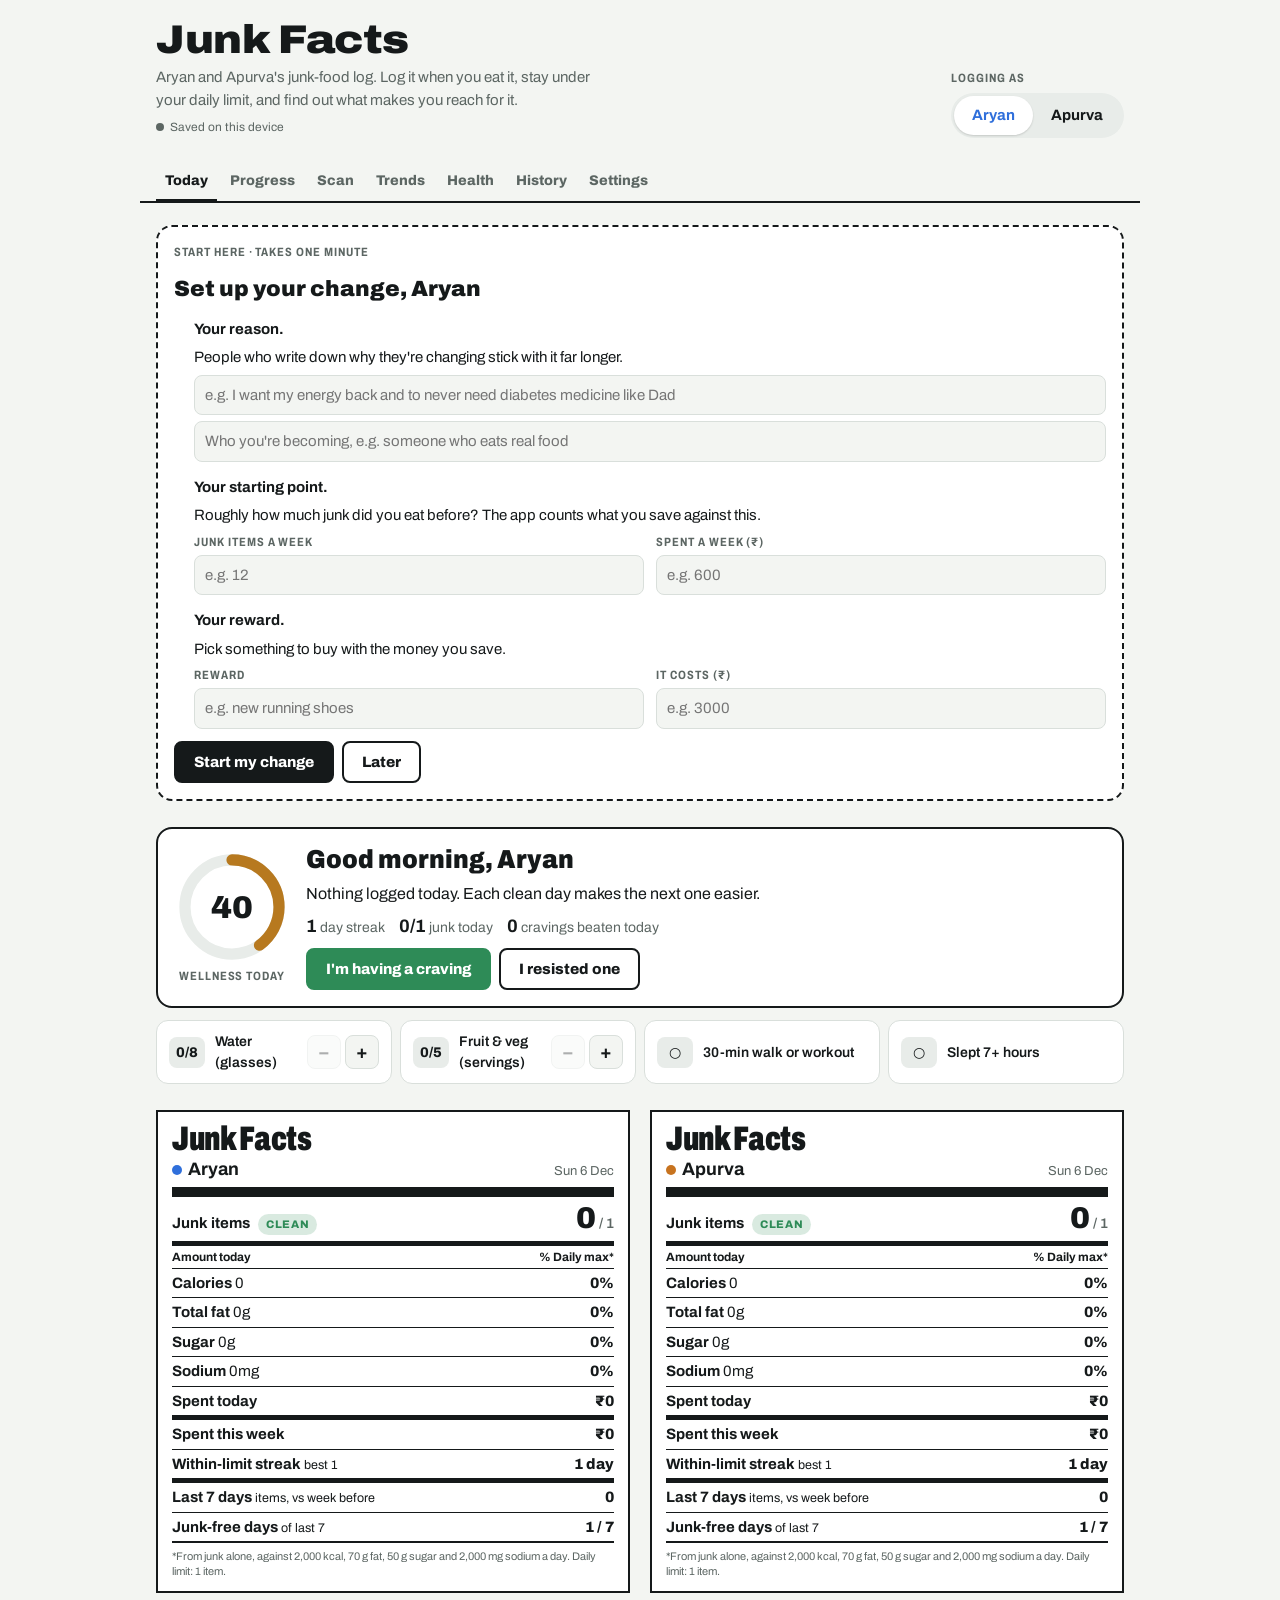
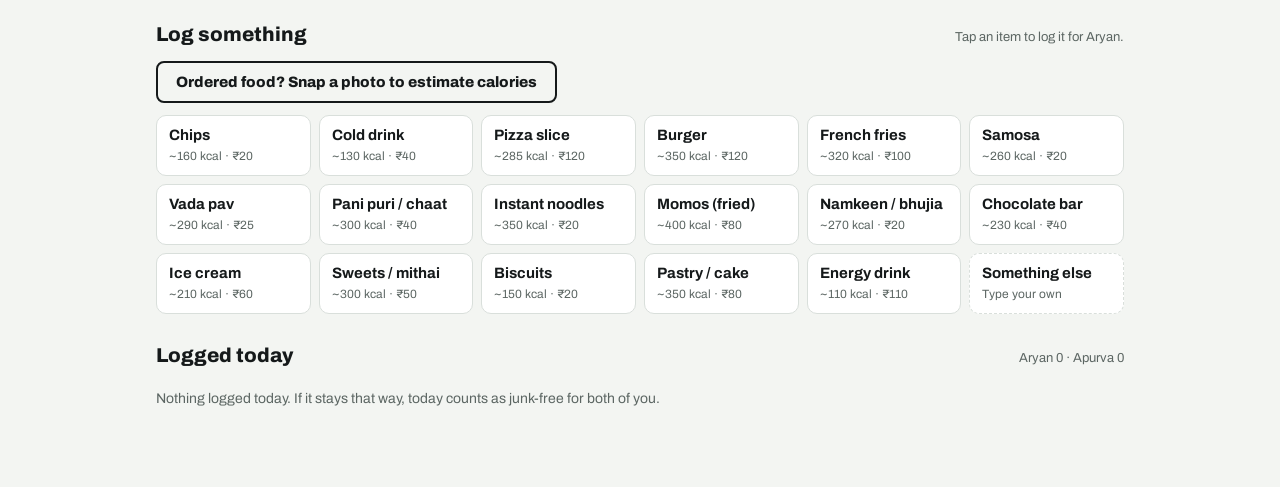
==== commit c27bb7ba: "Use Aryan instead of Shevi on the partner page Co-Authored-By: Claude Opus 5.5 <noreply@anthropic.co" ====
--- a/couple.html
+++ b/couple.html
@@ -619,7 +619,7 @@
   {n:"Late night",s:0,  e:5,  r:"12–5am"}
 ];
 /* PAGE:CONFIG — the build swaps this line per published page */
-const PAGE = {names:["Shevi","Apurva"], relation:"partner", pair:"a couple", url:"https://claude.ai/artifact/PsnkUKxs1JenvSvrZGz5Ta"};
+const PAGE = {names:["Aryan","Apurva"], relation:"partner", pair:"a couple", url:"https://claude.ai/artifact/PsnkUKxs1JenvSvrZGz5Ta"};
 const PIDS = ["p1","p2"];
 const TABS = ["today","progress","scan","trends","health","history","settings"];
 const WD = ["Sun","Mon","Tue","Wed","Thu","Fri","Sat"];
